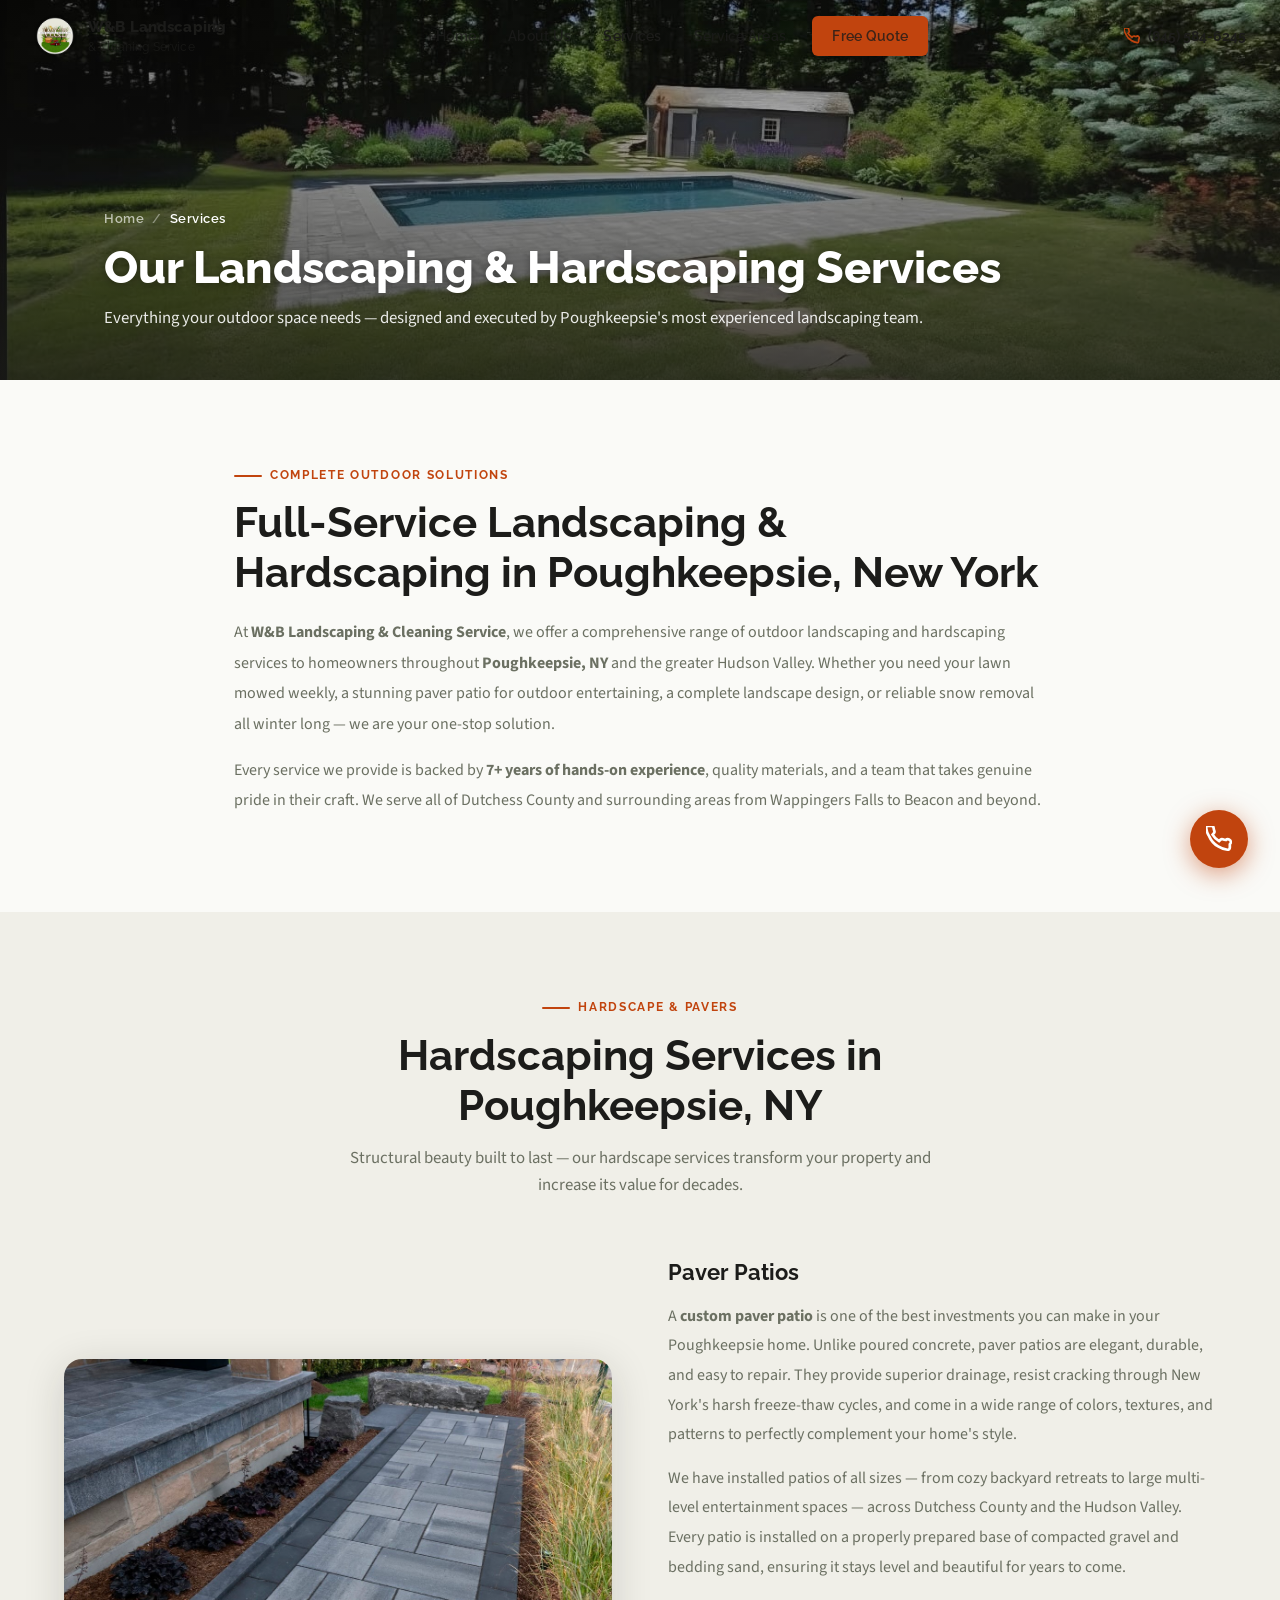
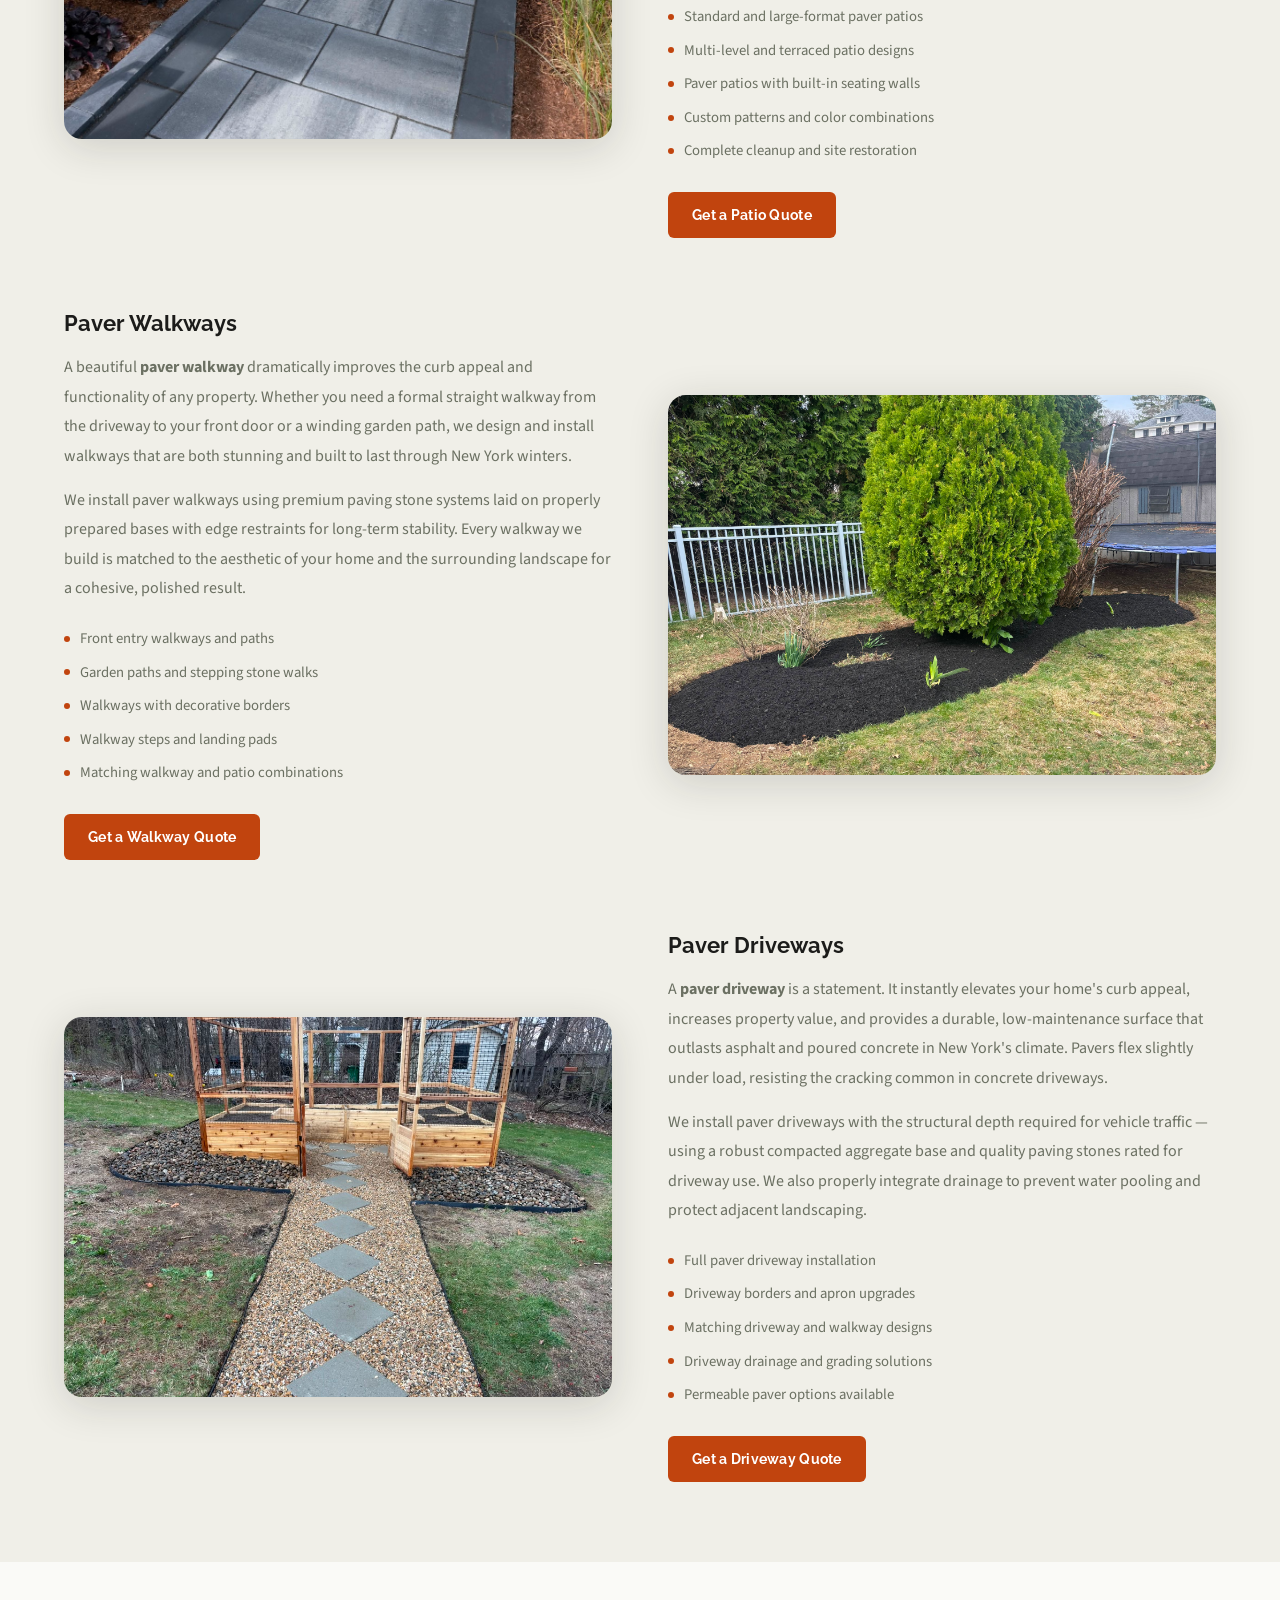
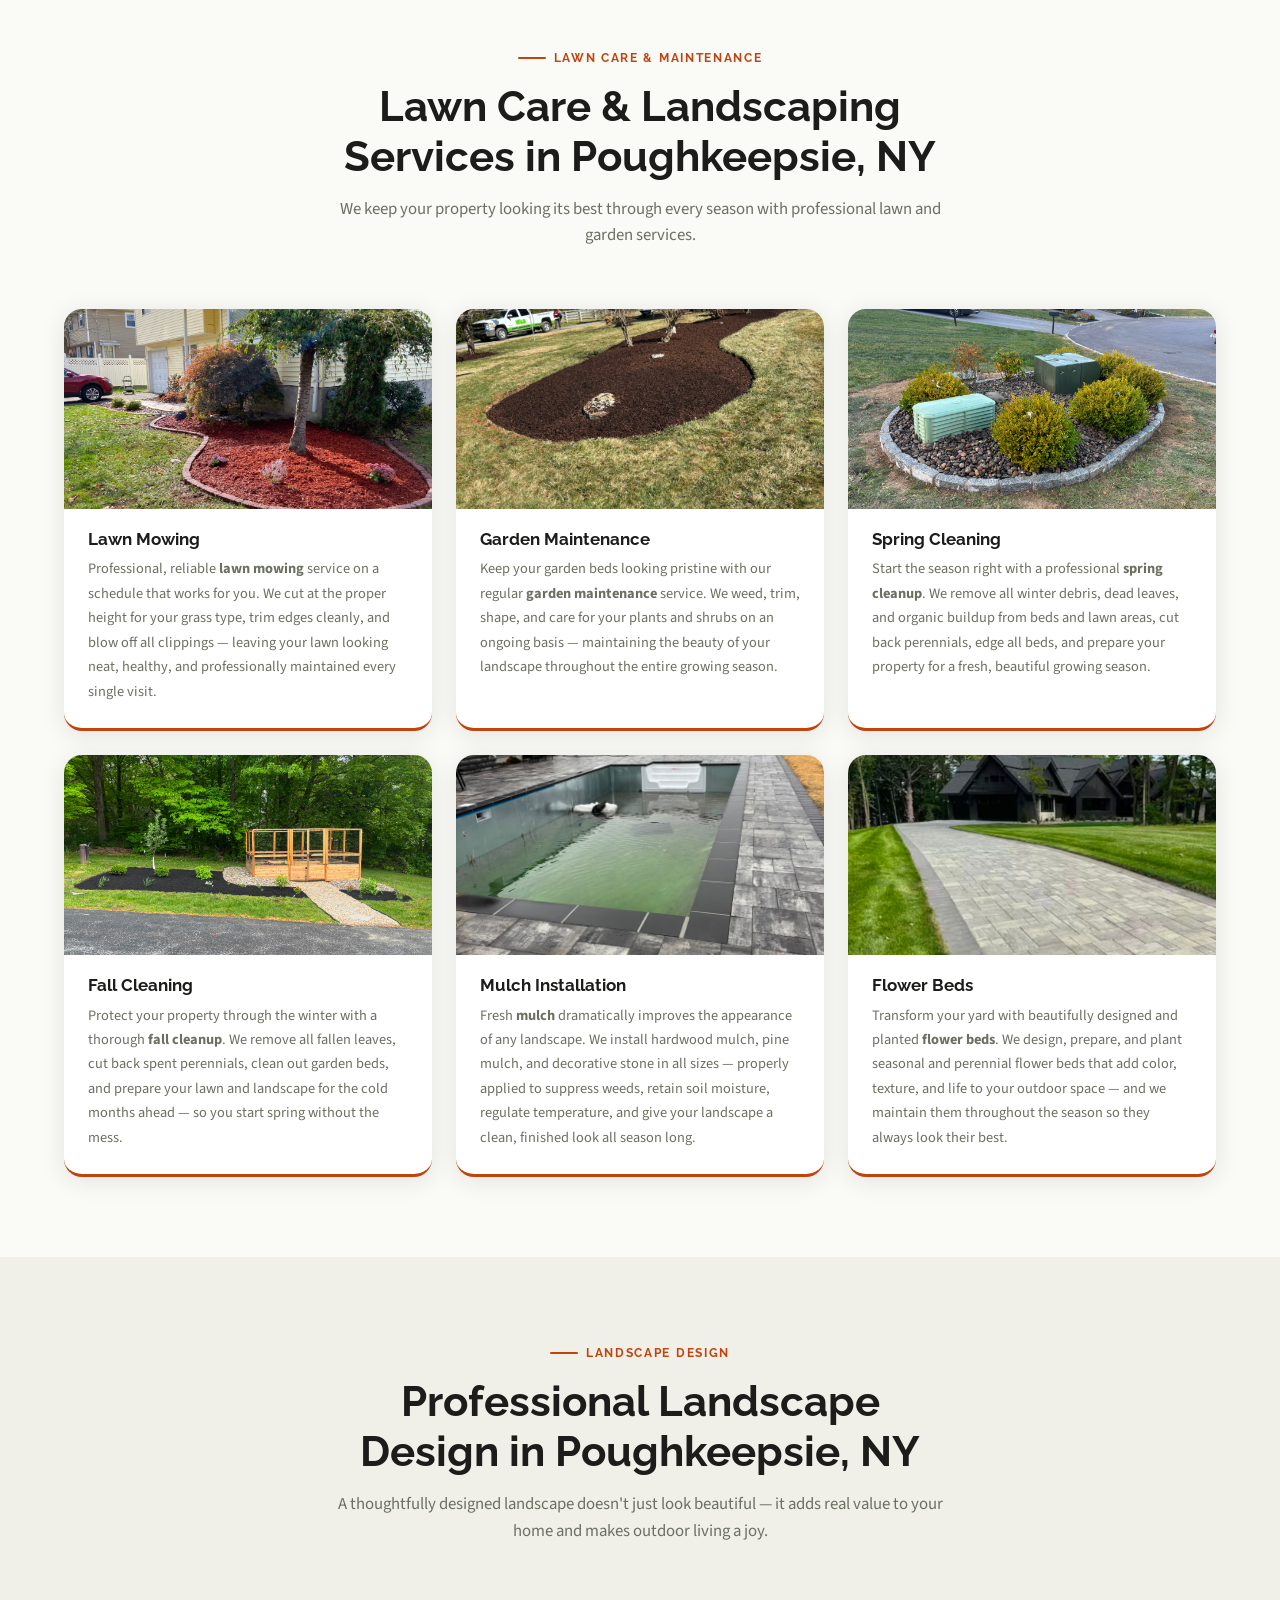
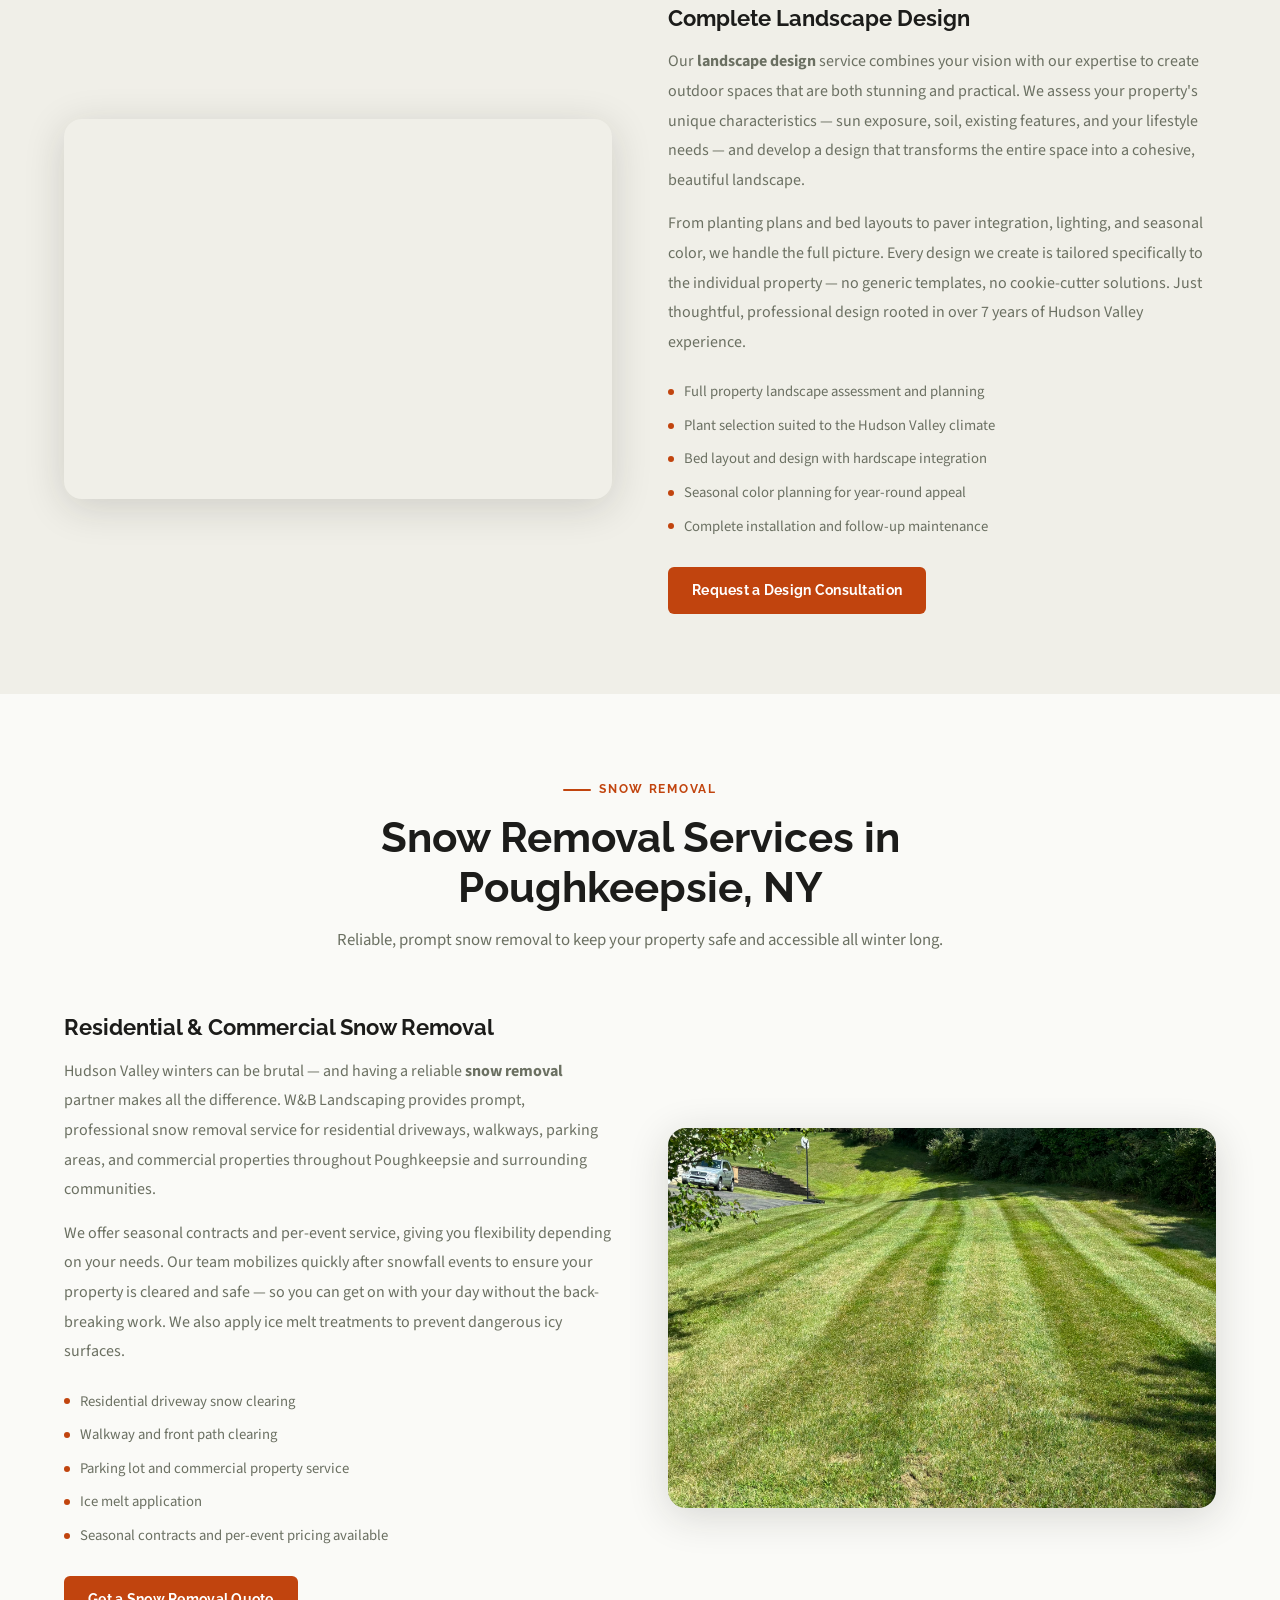
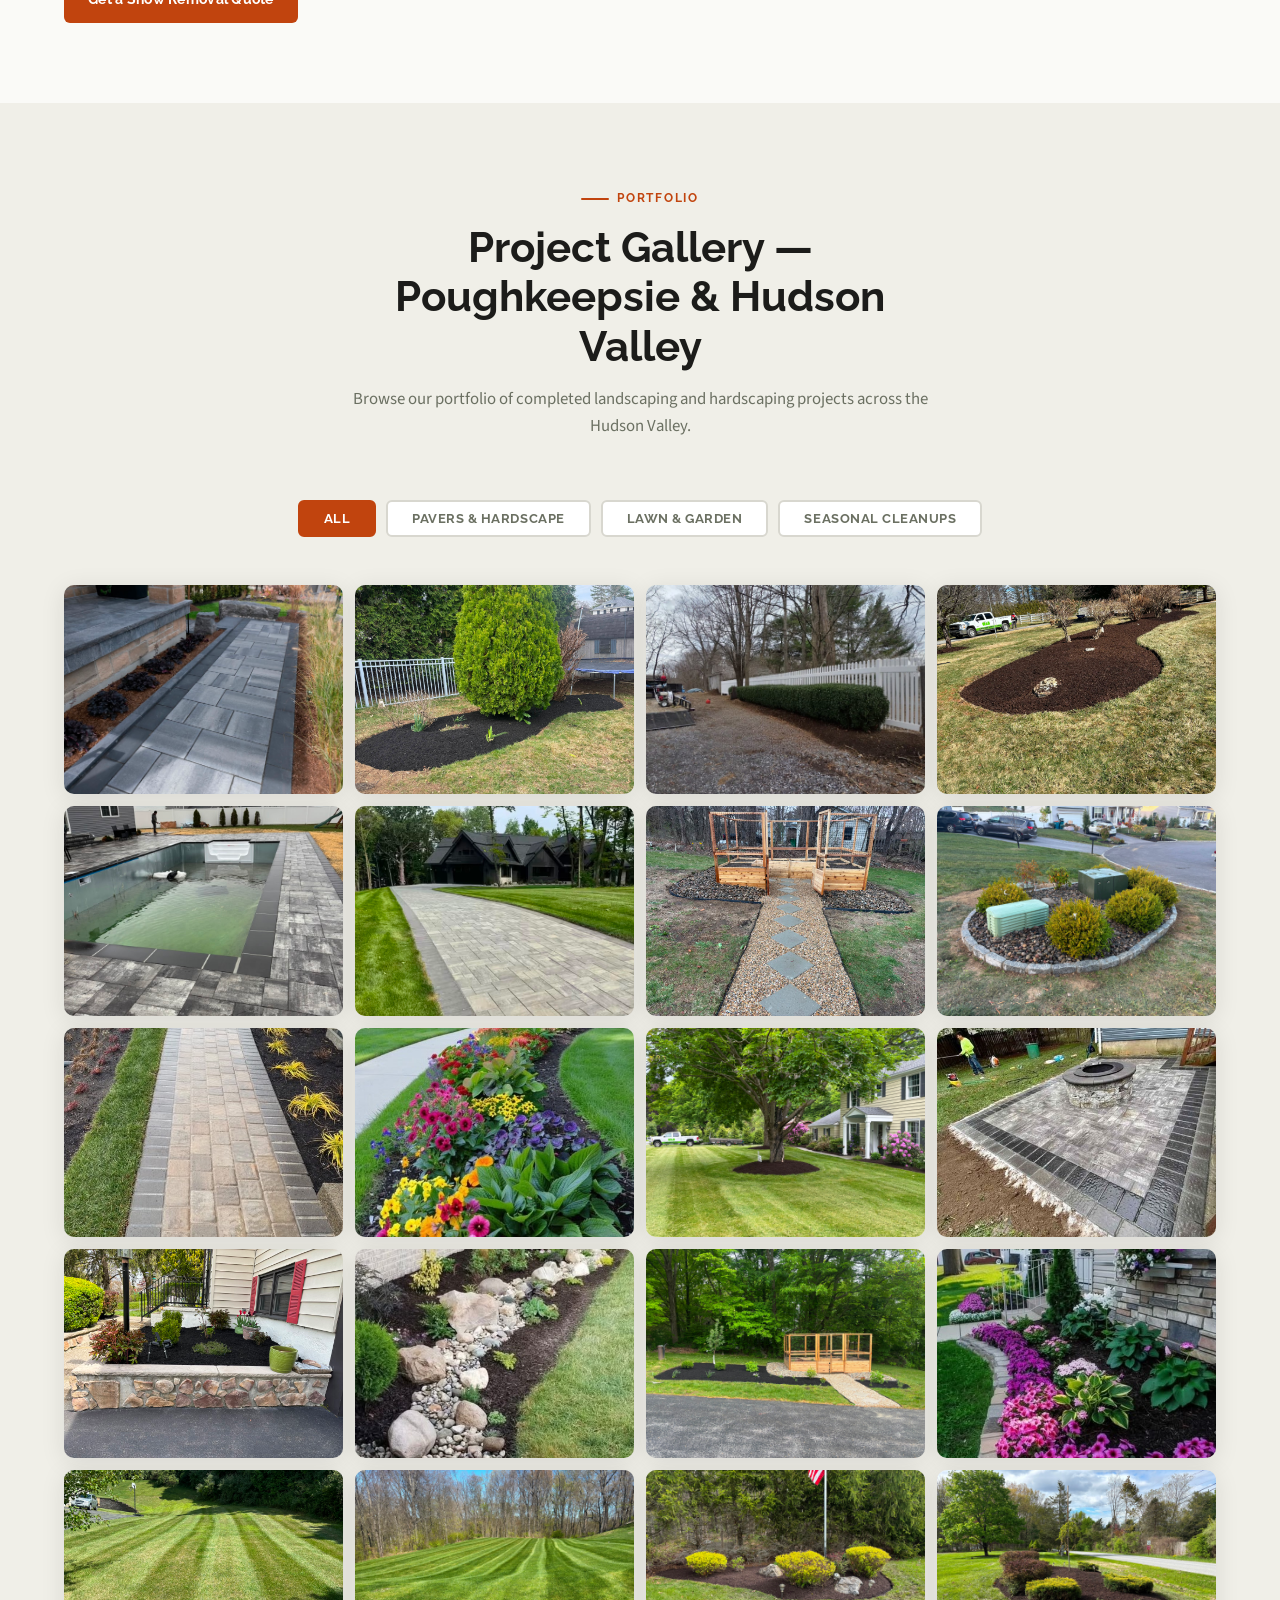
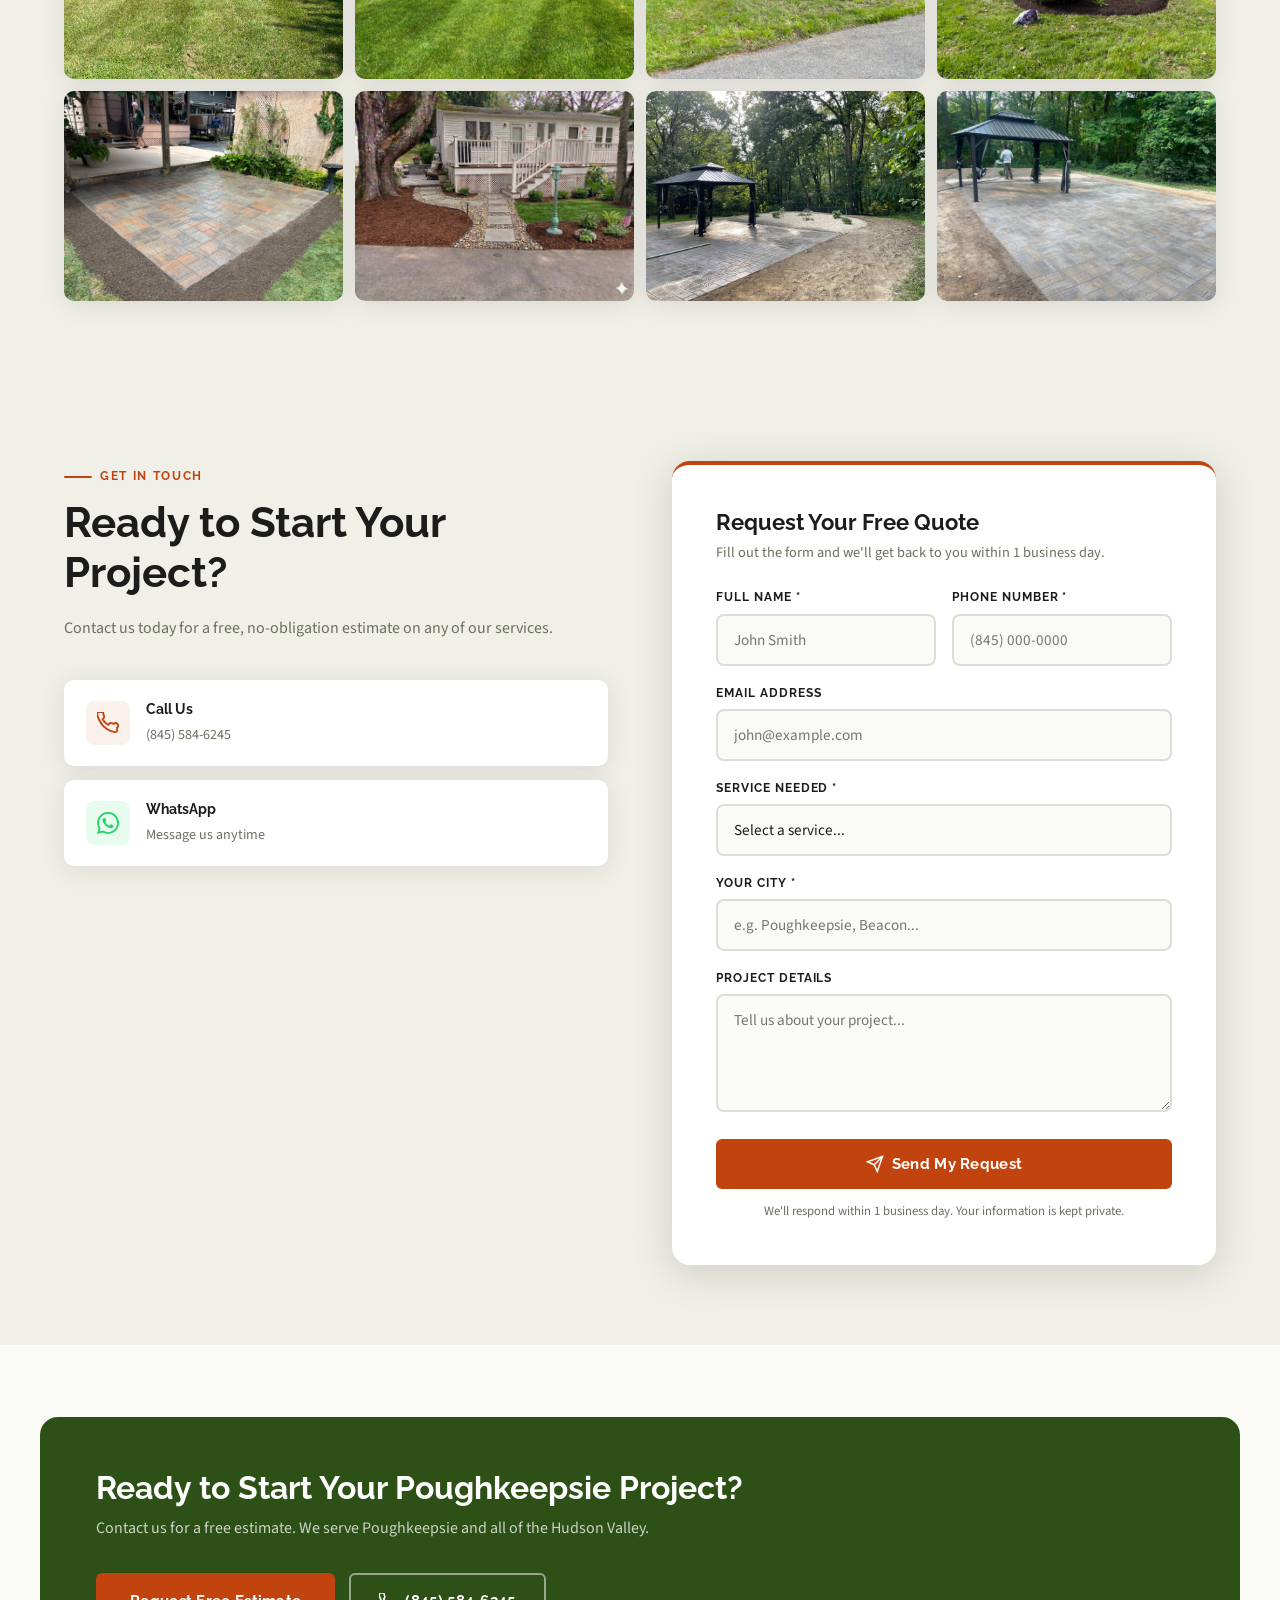
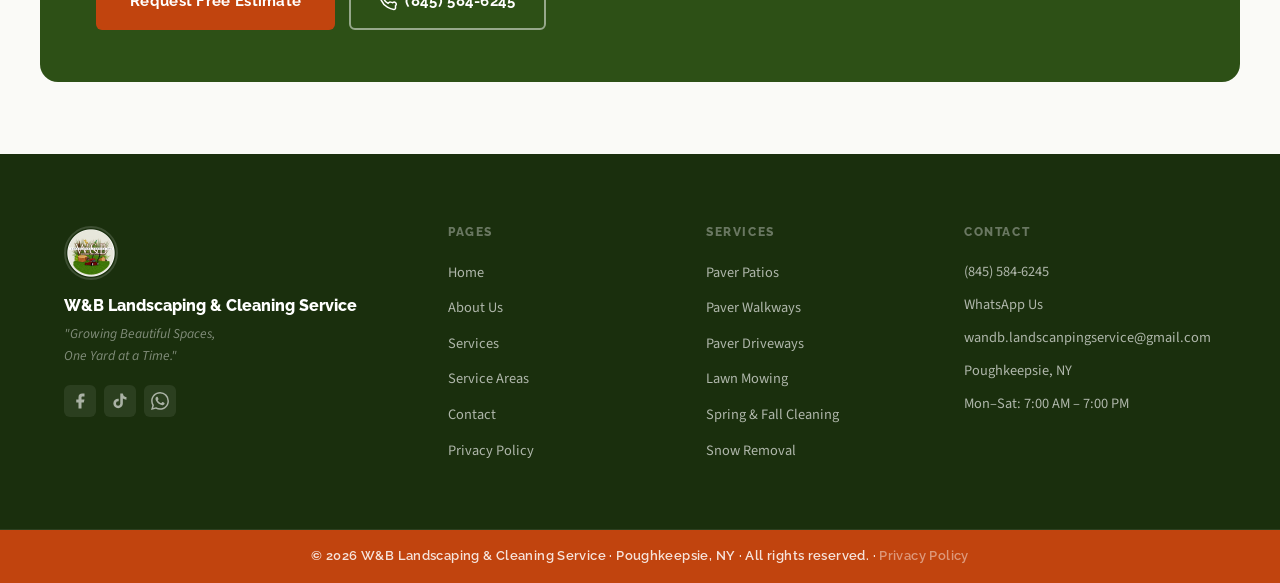
==== services.html @ dd381ecd "Initial commit — W&B Landscaping full website Co-Authored-By: Claude Sonnet 4.6 <noreply@anthropic.c" ====
<!DOCTYPE html>
<html lang="en">
<head>
  <meta charset="UTF-8" />
  <link rel="icon" type="image/png" href="assets/Logo no background.png" />
  <meta name="viewport" content="width=device-width, initial-scale=1.0" />
  <title>Services | W&B Landscaping & Cleaning Service — Poughkeepsie NY</title>
  <meta name="description" content="Full landscaping & hardscaping services in Poughkeepsie NY: lawn mowing, garden maintenance, spring & fall cleaning, mulch, paver patios, walkways, driveways, landscape design, snow removal & flower beds. Fully insured. Free estimates." />
  <meta name="keywords" content="lawn mowing Poughkeepsie NY, paver patio Poughkeepsie, paver driveway Hudson Valley, mulch installation Beacon NY, snow removal Poughkeepsie, landscape design Dutchess County, flower beds Wappingers Falls, spring cleaning landscaping NY" />
  <meta name="robots" content="index, follow" />
  <link rel="canonical" href="https://wnblandscapingny.com/services.html" />

  <meta property="og:type" content="website" />
  <meta property="og:title" content="Services | W&B Landscaping & Cleaning Service — Poughkeepsie NY" />
  <meta property="og:description" content="Lawn mowing, pavers, mulch, snow removal, landscape design & more. Serving Poughkeepsie NY. Free estimates. (845) 584-6245." />
  <meta property="og:url" content="https://wnblandscapingny.com/services.html" />
  <meta property="og:image" content="assets/Cover.jpeg" />

  <script type="application/ld+json">
  {
    "@context": "https://schema.org",
    "@type": "Service",
    "serviceType": "Landscaping and Hardscaping",
    "provider": {
      "@type": "LocalBusiness",
      "name": "W&B Landscaping & Cleaning Service",
      "telephone": "+18455846245",
      "address": { "@type": "PostalAddress", "addressLocality": "Poughkeepsie", "addressRegion": "NY", "addressCountry": "US" }
    },
    "areaServed": { "@type": "State", "name": "New York" },
    "hasOfferCatalog": {
      "@type": "OfferCatalog",
      "name": "Landscaping & Hardscaping Services",
      "itemListElement": [
        {"@type": "Offer","itemOffered": {"@type": "Service","name": "Lawn Mowing"}},
        {"@type": "Offer","itemOffered": {"@type": "Service","name": "Garden Maintenance"}},
        {"@type": "Offer","itemOffered": {"@type": "Service","name": "Spring Cleaning"}},
        {"@type": "Offer","itemOffered": {"@type": "Service","name": "Fall Cleaning"}},
        {"@type": "Offer","itemOffered": {"@type": "Service","name": "Mulch Installation"}},
        {"@type": "Offer","itemOffered": {"@type": "Service","name": "Paver Patio Installation"}},
        {"@type": "Offer","itemOffered": {"@type": "Service","name": "Paver Walkway Installation"}},
        {"@type": "Offer","itemOffered": {"@type": "Service","name": "Paver Driveway Installation"}},
        {"@type": "Offer","itemOffered": {"@type": "Service","name": "Landscape Design"}},
        {"@type": "Offer","itemOffered": {"@type": "Service","name": "Snow Removal"}},
        {"@type": "Offer","itemOffered": {"@type": "Service","name": "Flower Beds"}}
      ]
    }
  }
  </script>

  <link rel="stylesheet" href="styles.css" />
  <link rel="preconnect" href="https://fonts.googleapis.com" />
  <link rel="preconnect" href="https://fonts.gstatic.com" crossorigin />
  <link href="https://fonts.googleapis.com/css2?family=Raleway:wght@400;500;600;700;800&family=Source+Sans+3:wght@400;500;600&display=swap" rel="stylesheet" />
</head>
<body>

  <header class="navbar scrolled" id="navbar">
    <div class="nav-container">
      <a href="index.html" class="nav-logo">
        <img loading="lazy" src="assets/Logo no background.png" alt="W&B Landscaping Logo" />
        <span>W&amp;B Landscaping<br><small>&amp; Cleaning Service</small></span>
      </a>
      <nav class="nav-links" id="navLinks">
        <a href="index.html">Home</a>
        <a href="about.html">About Us</a>
        <a href="services.html" class="active">Services</a>
        <a href="service-areas.html">Service Areas</a>
        <a href="contact.html" class="nav-cta">Free Quote</a>
      </nav>
      <a href="tel:8455846245" class="nav-phone"><svg width="16" height="16" viewBox="0 0 24 24" fill="none" stroke="currentColor" stroke-width="2.5"><path d="M22 16.92v3a2 2 0 01-2.18 2 19.79 19.79 0 01-8.63-3.07A19.5 19.5 0 013.07 9.81 19.79 19.79 0 01.02 1.18 2 2 0 012 0h3a2 2 0 012 1.72c.127.96.361 1.903.7 2.81a2 2 0 01-.45 2.11L6.09 7.91a16 16 0 006 6l1.27-1.27a2 2 0 012.11-.45c.907.339 1.85.573 2.81.7A2 2 0 0122 16.92z"/></svg>(845) 584-6245</a><button class="nav-toggle" id="navToggle" aria-label="Toggle menu"><span></span><span></span><span></span></button>
    </div>
  </header>

  <!-- PAGE HERO -->
  <section class="page-hero" style="background-image:url('assets/Cover 2.jpeg')">
    <div class="page-hero-overlay"></div>
    <div class="page-hero-content">
      <nav class="breadcrumb" aria-label="breadcrumb">
        <a href="index.html">Home</a> <span>/</span> <span>Services</span>
      </nav>
      <h1>Our Landscaping &amp; Hardscaping Services</h1>
      <p>Everything your outdoor space needs — designed and executed by Poughkeepsie's most experienced landscaping team.</p>
    </div>
  </section>

  <!-- SERVICES INTRO -->
  <section class="page-section">
    <div class="container seo-text-block">
      <span class="section-tag">Complete Outdoor Solutions</span>
      <h2>Full-Service Landscaping &amp; Hardscaping in Poughkeepsie, New York</h2>
      <p>At <strong>W&amp;B Landscaping &amp; Cleaning Service</strong>, we offer a comprehensive range of outdoor landscaping and hardscaping services to homeowners throughout <strong>Poughkeepsie, NY</strong> and the greater Hudson Valley. Whether you need your lawn mowed weekly, a stunning paver patio for outdoor entertaining, a complete landscape design, or reliable snow removal all winter long — we are your one-stop solution.</p>
      <p>Every service we provide is backed by <strong>7+ years of hands-on experience</strong>, quality materials, and a team that takes genuine pride in their craft. We serve all of Dutchess County and surrounding areas from Wappingers Falls to Beacon and beyond.</p>
    </div>
  </section>

  <!-- ===== HARDSCAPE ===== -->
  <section class="page-section bg-light" id="hardscape">
    <div class="container">
      <div class="section-header">
        <span class="section-tag">Hardscape &amp; Pavers</span>
        <h2>Hardscaping Services in Poughkeepsie, NY</h2>
        <p>Structural beauty built to last — our hardscape services transform your property and increase its value for decades.</p>
      </div>
      <div class="services-detail-grid">

        <div class="service-detail-card">
          <img src="assets/WhatsApp Image 2026-06-03 at 8.16.08 PM.jpeg" alt="Paver patio installation Poughkeepsie NY" loading="lazy" />
          <div class="sdc-body">
            <h3>Paver Patios</h3>
            <p>A <strong>custom paver patio</strong> is one of the best investments you can make in your Poughkeepsie home. Unlike poured concrete, paver patios are elegant, durable, and easy to repair. They provide superior drainage, resist cracking through New York's harsh freeze-thaw cycles, and come in a wide range of colors, textures, and patterns to perfectly complement your home's style.</p>
            <p>We have installed patios of all sizes — from cozy backyard retreats to large multi-level entertainment spaces — across Dutchess County and the Hudson Valley. Every patio is installed on a properly prepared base of compacted gravel and bedding sand, ensuring it stays level and beautiful for years to come.</p>
            <ul class="service-bullets">
              <li>Standard and large-format paver patios</li>
              <li>Multi-level and terraced patio designs</li>
              <li>Paver patios with built-in seating walls</li>
              <li>Custom patterns and color combinations</li>
              <li>Complete cleanup and site restoration</li>
            </ul>
            <a href="contact.html" class="btn btn-primary btn-sm">Get a Patio Quote</a>
          </div>
        </div>

        <div class="service-detail-card reverse">
          <img src="assets/WhatsApp Image 2026-06-03 at 8.16.17 PM.jpeg" alt="Paver walkway installation Hudson Valley NY" loading="lazy" />
          <div class="sdc-body">
            <h3>Paver Walkways</h3>
            <p>A beautiful <strong>paver walkway</strong> dramatically improves the curb appeal and functionality of any property. Whether you need a formal straight walkway from the driveway to your front door or a winding garden path, we design and install walkways that are both stunning and built to last through New York winters.</p>
            <p>We install paver walkways using premium paving stone systems laid on properly prepared bases with edge restraints for long-term stability. Every walkway we build is matched to the aesthetic of your home and the surrounding landscape for a cohesive, polished result.</p>
            <ul class="service-bullets">
              <li>Front entry walkways and paths</li>
              <li>Garden paths and stepping stone walks</li>
              <li>Walkways with decorative borders</li>
              <li>Walkway steps and landing pads</li>
              <li>Matching walkway and patio combinations</li>
            </ul>
            <a href="contact.html" class="btn btn-primary btn-sm">Get a Walkway Quote</a>
          </div>
        </div>

        <div class="service-detail-card">
          <img src="assets/WhatsApp Image 2026-06-03 at 8.17.06 PM.jpeg" alt="Paver driveway installation Poughkeepsie NY" loading="lazy" />
          <div class="sdc-body">
            <h3>Paver Driveways</h3>
            <p>A <strong>paver driveway</strong> is a statement. It instantly elevates your home's curb appeal, increases property value, and provides a durable, low-maintenance surface that outlasts asphalt and poured concrete in New York's climate. Pavers flex slightly under load, resisting the cracking common in concrete driveways.</p>
            <p>We install paver driveways with the structural depth required for vehicle traffic — using a robust compacted aggregate base and quality paving stones rated for driveway use. We also properly integrate drainage to prevent water pooling and protect adjacent landscaping.</p>
            <ul class="service-bullets">
              <li>Full paver driveway installation</li>
              <li>Driveway borders and apron upgrades</li>
              <li>Matching driveway and walkway designs</li>
              <li>Driveway drainage and grading solutions</li>
              <li>Permeable paver options available</li>
            </ul>
            <a href="contact.html" class="btn btn-primary btn-sm">Get a Driveway Quote</a>
          </div>
        </div>

      </div>
    </div>
  </section>

  <!-- ===== LAWN CARE ===== -->
  <section class="page-section" id="lawn">
    <div class="container">
      <div class="section-header">
        <span class="section-tag">Lawn Care &amp; Maintenance</span>
        <h2>Lawn Care &amp; Landscaping Services in Poughkeepsie, NY</h2>
        <p>We keep your property looking its best through every season with professional lawn and garden services.</p>
      </div>
      <div class="services-cards-grid">

        <div class="service-mini-card">
          <img src="assets/1.png" alt="Lawn mowing service Poughkeepsie NY" loading="lazy" />
          <h3>Lawn Mowing</h3>
          <p>Professional, reliable <strong>lawn mowing</strong> service on a schedule that works for you. We cut at the proper height for your grass type, trim edges cleanly, and blow off all clippings — leaving your lawn looking neat, healthy, and professionally maintained every single visit.</p>
        </div>

        <div class="service-mini-card">
          <img src="assets/WhatsApp Image 2026-06-03 at 8.16.48 PM.jpeg" alt="Garden maintenance Poughkeepsie NY" loading="lazy" />
          <h3>Garden Maintenance</h3>
          <p>Keep your garden beds looking pristine with our regular <strong>garden maintenance</strong> service. We weed, trim, shape, and care for your plants and shrubs on an ongoing basis — maintaining the beauty of your landscape throughout the entire growing season.</p>
        </div>

        <div class="service-mini-card">
          <img src="assets/WhatsApp Image 2026-06-03 at 8.17.15 PM.jpeg" alt="Spring cleaning landscaping service Hudson Valley" loading="lazy" />
          <h3>Spring Cleaning</h3>
          <p>Start the season right with a professional <strong>spring cleanup</strong>. We remove all winter debris, dead leaves, and organic buildup from beds and lawn areas, cut back perennials, edge all beds, and prepare your property for a fresh, beautiful growing season.</p>
        </div>

        <div class="service-mini-card">
          <img src="assets/WhatsApp Image 2026-06-03 at 8.19.35 PM.jpeg" alt="Fall cleaning landscaping service Poughkeepsie" loading="lazy" />
          <h3>Fall Cleaning</h3>
          <p>Protect your property through the winter with a thorough <strong>fall cleanup</strong>. We remove all fallen leaves, cut back spent perennials, clean out garden beds, and prepare your lawn and landscape for the cold months ahead — so you start spring without the mess.</p>
        </div>

        <div class="service-mini-card">
          <img src="assets/WhatsApp Image 2026-06-03 at 8.16.51 PM.jpeg" alt="Mulch installation Poughkeepsie NY" loading="lazy" />
          <h3>Mulch Installation</h3>
          <p>Fresh <strong>mulch</strong> dramatically improves the appearance of any landscape. We install hardwood mulch, pine mulch, and decorative stone in all sizes — properly applied to suppress weeds, retain soil moisture, regulate temperature, and give your landscape a clean, finished look all season long.</p>
        </div>

        <div class="service-mini-card">
          <img src="assets/WhatsApp Image 2026-06-03 at 8.16.58 PM.jpeg" alt="Flower beds installation Hudson Valley NY" loading="lazy" />
          <h3>Flower Beds</h3>
          <p>Transform your yard with beautifully designed and planted <strong>flower beds</strong>. We design, prepare, and plant seasonal and perennial flower beds that add color, texture, and life to your outdoor space — and we maintain them throughout the season so they always look their best.</p>
        </div>

      </div>
    </div>
  </section>

  <!-- ===== LANDSCAPE DESIGN ===== -->
  <section class="page-section bg-light" id="design">
    <div class="container">
      <div class="section-header">
        <span class="section-tag">Landscape Design</span>
        <h2>Professional Landscape Design in Poughkeepsie, NY</h2>
        <p>A thoughtfully designed landscape doesn't just look beautiful — it adds real value to your home and makes outdoor living a joy.</p>
      </div>
      <div class="services-detail-grid">
        <div class="service-detail-card">
          <img src="assets/WhatsApp Image 2026-06-03 at 8.18.44 PM.jpeg" alt="Landscape design Poughkeepsie NY" loading="lazy" />
          <div class="sdc-body">
            <h3>Complete Landscape Design</h3>
            <p>Our <strong>landscape design</strong> service combines your vision with our expertise to create outdoor spaces that are both stunning and practical. We assess your property's unique characteristics — sun exposure, soil, existing features, and your lifestyle needs — and develop a design that transforms the entire space into a cohesive, beautiful landscape.</p>
            <p>From planting plans and bed layouts to paver integration, lighting, and seasonal color, we handle the full picture. Every design we create is tailored specifically to the individual property — no generic templates, no cookie-cutter solutions. Just thoughtful, professional design rooted in over 7 years of Hudson Valley experience.</p>
            <ul class="service-bullets">
              <li>Full property landscape assessment and planning</li>
              <li>Plant selection suited to the Hudson Valley climate</li>
              <li>Bed layout and design with hardscape integration</li>
              <li>Seasonal color planning for year-round appeal</li>
              <li>Complete installation and follow-up maintenance</li>
            </ul>
            <a href="contact.html" class="btn btn-primary btn-sm">Request a Design Consultation</a>
          </div>
        </div>
      </div>
    </div>
  </section>

  <!-- ===== SNOW REMOVAL ===== -->
  <section class="page-section" id="snow">
    <div class="container">
      <div class="section-header">
        <span class="section-tag">Snow Removal</span>
        <h2>Snow Removal Services in Poughkeepsie, NY</h2>
        <p>Reliable, prompt snow removal to keep your property safe and accessible all winter long.</p>
      </div>
      <div class="services-detail-grid">
        <div class="service-detail-card reverse">
          <img src="assets/WhatsApp Image 2026-06-03 at 8.21.02 PM.jpeg" alt="Snow removal service Poughkeepsie NY" loading="lazy" />
          <div class="sdc-body">
            <h3>Residential &amp; Commercial Snow Removal</h3>
            <p>Hudson Valley winters can be brutal — and having a reliable <strong>snow removal</strong> partner makes all the difference. W&amp;B Landscaping provides prompt, professional snow removal service for residential driveways, walkways, parking areas, and commercial properties throughout Poughkeepsie and surrounding communities.</p>
            <p>We offer seasonal contracts and per-event service, giving you flexibility depending on your needs. Our team mobilizes quickly after snowfall events to ensure your property is cleared and safe — so you can get on with your day without the back-breaking work. We also apply ice melt treatments to prevent dangerous icy surfaces.</p>
            <ul class="service-bullets">
              <li>Residential driveway snow clearing</li>
              <li>Walkway and front path clearing</li>
              <li>Parking lot and commercial property service</li>
              <li>Ice melt application</li>
              <li>Seasonal contracts and per-event pricing available</li>
            </ul>
            <a href="contact.html" class="btn btn-primary btn-sm">Get a Snow Removal Quote</a>
          </div>
        </div>
      </div>
    </div>
  </section>

  <!-- FULL GALLERY -->
  <section class="page-section bg-light" id="gallery">
    <div class="container">
      <div class="section-header">
        <span class="section-tag">Portfolio</span>
        <h2>Project Gallery — Poughkeepsie &amp; Hudson Valley</h2>
        <p>Browse our portfolio of completed landscaping and hardscaping projects across the Hudson Valley.</p>
      </div>
      <div class="gallery-filters">
        <button class="filter-btn active" data-filter="all">All</button>
        <button class="filter-btn" data-filter="pavers">Pavers &amp; Hardscape</button>
        <button class="filter-btn" data-filter="lawn">Lawn &amp; Garden</button>
        <button class="filter-btn" data-filter="seasonal">Seasonal Cleanups</button>
      </div>
      <div class="gallery-grid" id="galleryGrid">
        <div class="gallery-item" data-category="pavers"><img src="assets/WhatsApp Image 2026-06-03 at 8.16.08 PM.jpeg" alt="Paver patio Poughkeepsie NY" loading="lazy" /><div class="gallery-overlay"><span>Paver Patio — Poughkeepsie</span></div></div>
        <div class="gallery-item" data-category="pavers"><img src="assets/WhatsApp Image 2026-06-03 at 8.16.17 PM.jpeg" alt="Paver walkway Hudson Valley" loading="lazy" /><div class="gallery-overlay"><span>Paver Walkway</span></div></div>
        <div class="gallery-item" data-category="lawn"><img src="assets/WhatsApp Image 2026-06-03 at 8.16.29 PM.jpeg" alt="Landscape design project Poughkeepsie" loading="lazy" /><div class="gallery-overlay"><span>Landscape Design</span></div></div>
        <div class="gallery-item" data-category="lawn"><img src="assets/WhatsApp Image 2026-06-03 at 8.16.48 PM.jpeg" alt="Garden maintenance service" loading="lazy" /><div class="gallery-overlay"><span>Garden Maintenance</span></div></div>
        <div class="gallery-item" data-category="lawn"><img src="assets/WhatsApp Image 2026-06-03 at 8.16.51 PM.jpeg" alt="Mulch installation service" loading="lazy" /><div class="gallery-overlay"><span>Mulch Installation</span></div></div>
        <div class="gallery-item" data-category="lawn"><img src="assets/WhatsApp Image 2026-06-03 at 8.16.58 PM.jpeg" alt="Flower beds landscaping" loading="lazy" /><div class="gallery-overlay"><span>Flower Beds</span></div></div>
        <div class="gallery-item" data-category="pavers"><img src="assets/WhatsApp Image 2026-06-03 at 8.17.06 PM.jpeg" alt="Paver driveway installation" loading="lazy" /><div class="gallery-overlay"><span>Paver Driveway</span></div></div>
        <div class="gallery-item" data-category="seasonal"><img src="assets/WhatsApp Image 2026-06-03 at 8.17.15 PM.jpeg" alt="Spring cleanup landscaping" loading="lazy" /><div class="gallery-overlay"><span>Spring Cleanup</span></div></div>
        <div class="gallery-item" data-category="lawn"><img src="assets/WhatsApp Image 2026-06-03 at 8.17.20 PM.jpeg" alt="Mulch and flower bed installation" loading="lazy" /><div class="gallery-overlay"><span>Mulch &amp; Flower Beds</span></div></div>
        <div class="gallery-item" data-category="pavers"><img src="assets/updated WhatsApp Image 2026-06-03 at 8.17.31 PM.jpg" alt="Hardscape project Hudson Valley NY" loading="lazy" /><div class="gallery-overlay"><span>Hardscape Project</span></div></div>
        <div class="gallery-item" data-category="pavers"><img src="assets/WhatsApp Image 2026-06-03 at 8.17.42 PM.jpeg" alt="Paver installation Poughkeepsie" loading="lazy" /><div class="gallery-overlay"><span>Paver Installation</span></div></div>
        <div class="gallery-item" data-category="pavers"><img src="assets/WhatsApp Image 2026-06-03 at 8.17.45 PM.jpeg" alt="Custom hardscape design" loading="lazy" /><div class="gallery-overlay"><span>Custom Hardscape</span></div></div>
        <div class="gallery-item" data-category="lawn"><img src="assets/WhatsApp Image 2026-06-03 at 8.17.53 PM.jpeg" alt="Landscaping project Beacon NY" loading="lazy" /><div class="gallery-overlay"><span>Landscaping — Beacon</span></div></div>
        <div class="gallery-item" data-category="lawn"><img src="assets/WhatsApp Image 2026-06-03 at 8.18.44 PM.jpeg" alt="Landscape design Hyde Park NY" loading="lazy" /><div class="gallery-overlay"><span>Landscape Design</span></div></div>
        <div class="gallery-item" data-category="seasonal"><img src="assets/WhatsApp Image 2026-06-03 at 8.19.35 PM.jpeg" alt="Fall cleanup service Hudson Valley" loading="lazy" /><div class="gallery-overlay"><span>Fall Cleanup</span></div></div>
        <div class="gallery-item" data-category="seasonal"><img src="assets/WhatsApp Image 2026-06-03 at 8.19.51 PM.jpeg" alt="Seasonal cleanup Fishkill NY" loading="lazy" /><div class="gallery-overlay"><span>Seasonal Cleanup</span></div></div>
        <div class="gallery-item" data-category="pavers"><img src="assets/WhatsApp Image 2026-06-03 at 8.21.02 PM.jpeg" alt="Hardscape work Poughkeepsie NY" loading="lazy" /><div class="gallery-overlay"><span>Hardscape Work</span></div></div>
        <div class="gallery-item" data-category="pavers"><img src="assets/WhatsApp Image 2026-06-03 at 8.21.11 PM.jpeg" alt="Paver project Hudson Valley" loading="lazy" /><div class="gallery-overlay"><span>Paver Project</span></div></div>
        <div class="gallery-item" data-category="lawn"><img src="assets/WhatsApp Image 2026-06-03 at 8.11.21 PM.jpeg" alt="Lawn care service Poughkeepsie" loading="lazy" /><div class="gallery-overlay"><span>Lawn Care</span></div></div>
        <div class="gallery-item" data-category="lawn"><img src="assets/WhatsApp Image 2026-06-03 at 8.11.21 PM (1).jpeg" alt="Garden maintenance Hudson Valley" loading="lazy" /><div class="gallery-overlay"><span>Garden Maintenance</span></div></div>
        <div class="gallery-item" data-category="lawn"><img src="assets/WhatsApp Image 2026-06-03 at 8.11.24 PM.jpeg" alt="Landscaping project Wappingers Falls" loading="lazy" /><div class="gallery-overlay"><span>Landscaping — Wappingers</span></div></div>
        <div class="gallery-item" data-category="lawn"><img src="assets/WhatsApp Image 2026-06-03 at 8.11.27 PM.jpeg" alt="Flower beds and lawn care NY" loading="lazy" /><div class="gallery-overlay"><span>Flower Beds &amp; Lawn</span></div></div>
        <div class="gallery-item" data-category="lawn"><img src="assets/WhatsApp Image 2026-06-03 at 8.11.56 PM.jpeg" alt="Landscaping Hopewell Junction NY" loading="lazy" /><div class="gallery-overlay"><span>Landscaping — Hopewell</span></div></div>
        <div class="gallery-item" data-category="lawn"><img src="assets/WhatsApp Image 2026-06-03 at 8.11.56 PM (1).jpeg" alt="Garden project Dutchess County NY" loading="lazy" /><div class="gallery-overlay"><span>Garden Project</span></div></div>
      </div>
      <!-- Lightbox -->
      <div class="lightbox" id="lightbox">
        <button class="lightbox-close" id="lightboxClose">&times;</button>
        <button class="lightbox-prev" id="lightboxPrev">&#8249;</button>
        <button class="lightbox-next" id="lightboxNext">&#8250;</button>
        <div class="lightbox-content">
          <img src="" alt="" id="lightboxImg" />
          <p id="lightboxCaption"></p>
        </div>
      </div>
    </div>
  </section>

  <!-- CONTACT FORM -->
  <section class="contact page-section" id="contact">
    <div class="container contact-grid">
      <div class="contact-info">
        <span class="section-tag">Get In Touch</span>
        <h2>Ready to Start Your Project?</h2>
        <p>Contact us today for a free, no-obligation estimate on any of our services.</p>
        <div class="contact-methods">
          <a href="tel:8455846245" class="contact-method">
            <div class="cm-icon"><svg width="22" height="22" viewBox="0 0 24 24" fill="none" stroke="currentColor" stroke-width="2"><path d="M22 16.92v3a2 2 0 01-2.18 2 19.79 19.79 0 01-8.63-3.07A19.5 19.5 0 013.07 9.81 19.79 19.79 0 01.02 1.18 2 2 0 012 0h3a2 2 0 012 1.72c.127.96.361 1.903.7 2.81a2 2 0 01-.45 2.11L6.09 7.91a16 16 0 006 6l1.27-1.27a2 2 0 012.11-.45c.907.339 1.85.573 2.81.7A2 2 0 0122 16.92z"/></svg></div>
            <div><strong>Call Us</strong><span>(845) 584-6245</span></div>
          </a>
          <a href="https://wa.me/18455846245" target="_blank" rel="noopener" class="contact-method whatsapp">
            <div class="cm-icon whatsapp-icon"><svg width="22" height="22" viewBox="0 0 24 24" fill="currentColor"><path d="M17.472 14.382c-.297-.149-1.758-.867-2.03-.967-.273-.099-.471-.148-.67.15-.197.297-.767.966-.94 1.164-.173.199-.347.223-.644.075-.297-.15-1.255-.463-2.39-1.475-.883-.788-1.48-1.761-1.653-2.059-.173-.297-.018-.458.13-.606.134-.133.298-.347.446-.52.149-.174.198-.298.298-.497.099-.198.05-.371-.025-.52-.075-.149-.669-1.612-.916-2.207-.242-.579-.487-.5-.669-.51-.173-.008-.371-.01-.57-.01-.198 0-.52.074-.792.372-.272.297-1.04 1.016-1.04 2.479 0 1.462 1.065 2.875 1.213 3.074.149.198 2.096 3.2 5.077 4.487.709.306 1.262.489 1.694.625.712.227 1.36.195 1.871.118.571-.085 1.758-.719 2.006-1.413.248-.694.248-1.289.173-1.413-.074-.124-.272-.198-.57-.347m-5.421 7.403h-.004a9.87 9.87 0 01-5.031-1.378l-.361-.214-3.741.982.998-3.648-.235-.374a9.86 9.86 0 01-1.51-5.26c.001-5.45 4.436-9.884 9.888-9.884 2.64 0 5.122 1.03 6.988 2.898a9.825 9.825 0 012.893 6.994c-.003 5.45-4.437 9.884-9.885 9.884m8.413-18.297A11.815 11.815 0 0012.05 0C5.495 0 .16 5.335.157 11.892c0 2.096.547 4.142 1.588 5.945L.057 24l6.305-1.654a11.882 11.882 0 005.683 1.448h.005c6.554 0 11.89-5.335 11.893-11.893a11.821 11.821 0 00-3.48-8.413z"/></svg></div>
            <div><strong>WhatsApp</strong><span>Message us anytime</span></div>
          </a>
        </div>
      </div>
      <div class="contact-form-wrap">
        <form class="contact-form" id="contactFormServices" novalidate>
          <h3>Request Your Free Quote</h3>
          <p class="form-intro">Fill out the form and we'll get back to you within 1 business day.</p>
          <div class="form-row">
            <div class="form-group">
              <label for="sName">Full Name *</label>
              <input type="text" id="sName" name="name" placeholder="John Smith" required />
            </div>
            <div class="form-group">
              <label for="sPhone">Phone Number *</label>
              <input type="tel" id="sPhone" name="phone" placeholder="(845) 000-0000" required />
            </div>
          </div>
          <div class="form-group">
            <label for="sEmail">Email Address</label>
            <input type="email" id="sEmail" name="email" placeholder="john@example.com" />
          </div>
          <div class="form-group">
            <label for="sService">Service Needed *</label>
            <select id="sService" name="service" required>
              <option value="">Select a service...</option>
              <option>Lawn Mowing</option>
              <option>Garden Maintenance</option>
              <option>Spring Cleaning</option>
              <option>Fall Cleaning</option>
              <option>Mulch Installation</option>
              <option>Paver Patio</option>
              <option>Paver Walkway</option>
              <option>Paver Driveway</option>
              <option>Landscape Design</option>
              <option>Snow Removal</option>
              <option>Flower Beds</option>
              <option>Multiple Services / Full Project</option>
              <option>Other / Not Sure</option>
            </select>
          </div>
          <div class="form-group">
            <label for="sCity">Your City *</label>
            <input type="text" id="sCity" name="city" placeholder="e.g. Poughkeepsie, Beacon..." required />
          </div>
          <div class="form-group">
            <label for="sMessage">Project Details</label>
            <textarea id="sMessage" name="message" rows="4" placeholder="Tell us about your project..."></textarea>
          </div>
          <button type="submit" class="btn btn-primary btn-full">
            <svg width="18" height="18" viewBox="0 0 24 24" fill="none" stroke="currentColor" stroke-width="2"><line x1="22" y1="2" x2="11" y2="13"/><polygon points="22 2 15 22 11 13 2 9 22 2"/></svg>
            Send My Request
          </button>
          <p class="form-note">We'll respond within 1 business day. Your information is kept private.</p>
        </form>
      </div>
    </div>
  </section>

  <!-- CTA -->
  <section class="cta-banner">
    <div class="container cta-banner-inner">
      <div>
        <h2>Ready to Start Your Poughkeepsie Project?</h2>
        <p>Contact us for a free estimate. We serve Poughkeepsie and all of the Hudson Valley.</p>
      </div>
      <div class="cta-banner-btns">
        <a href="contact.html" class="btn btn-primary">Request Free Estimate</a>
        <a href="tel:8455846245" class="btn btn-outline-dark"><svg width="18" height="18" viewBox="0 0 24 24" fill="none" stroke="currentColor" stroke-width="2"><path d="M22 16.92v3a2 2 0 01-2.18 2 19.79 19.79 0 01-8.63-3.07A19.5 19.5 0 013.07 9.81 19.79 19.79 0 01.02 1.18 2 2 0 012 0h3a2 2 0 012 1.72c.127.96.361 1.903.7 2.81a2 2 0 01-.45 2.11L6.09 7.91a16 16 0 006 6l1.27-1.27a2 2 0 012.11-.45c.907.339 1.85.573 2.81.7A2 2 0 0122 16.92z"/></svg>(845) 584-6245</a>
      </div>
    </div>
  </section>

  <footer class="footer">
    <div class="footer-top">
    <div class="container footer-grid">
      <div class="footer-brand"><img loading="lazy" src="assets/Logo no background.png" alt="W&B Landscaping Logo" /><p>W&amp;B Landscaping &amp; Cleaning Service</p><span class="footer-slogan">"Growing Beautiful Spaces,<br>One Yard at a Time."</span><div class="footer-social"><a href="https://www.facebook.com/wnblandscapingny" target="_blank" rel="noopener" aria-label="Facebook"><svg width="18" height="18" viewBox="0 0 24 24" fill="currentColor"><path d="M18 2h-3a5 5 0 00-5 5v3H7v4h3v8h4v-8h3l1-4h-4V7a1 1 0 011-1h3z"/></svg></a><a href="https://www.tiktok.com/@wblandscanping" target="_blank" rel="noopener" aria-label="TikTok"><svg width="18" height="18" viewBox="0 0 24 24" fill="currentColor"><path d="M19.59 6.69a4.83 4.83 0 01-3.77-4.25V2h-3.45v13.67a2.89 2.89 0 01-2.88 2.5 2.89 2.89 0 01-2.89-2.89 2.89 2.89 0 012.89-2.89c.28 0 .54.04.79.1V9.01a6.27 6.27 0 00-.79-.05 6.34 6.34 0 00-6.34 6.34 6.34 6.34 0 006.34 6.34 6.34 6.34 0 006.33-6.34V8.69a8.18 8.18 0 004.78 1.52V6.73a4.85 4.85 0 01-1.01-.04z"/></svg></a><a href="https://wa.me/18455846245" target="_blank" rel="noopener" aria-label="WhatsApp"><svg width="18" height="18" viewBox="0 0 24 24" fill="currentColor"><path d="M17.472 14.382c-.297-.149-1.758-.867-2.03-.967-.273-.099-.471-.148-.67.15-.197.297-.767.966-.94 1.164-.173.199-.347.223-.644.075-.297-.15-1.255-.463-2.39-1.475-.883-.788-1.48-1.761-1.653-2.059-.173-.297-.018-.458.13-.606.134-.133.298-.347.446-.52.149-.174.198-.298.298-.497.099-.198.05-.371-.025-.52-.075-.149-.669-1.612-.916-2.207-.242-.579-.487-.5-.669-.51-.173-.008-.371-.01-.57-.01-.198 0-.52.074-.792.372-.272.297-1.04 1.016-1.04 2.479 0 1.462 1.065 2.875 1.213 3.074.149.198 2.096 3.2 5.077 4.487.709.306 1.262.489 1.694.625.712.227 1.36.195 1.871.118.571-.085 1.758-.719 2.006-1.413.248-.694.248-1.289.173-1.413-.074-.124-.272-.198-.57-.347m-5.421 7.403h-.004a9.87 9.87 0 01-5.031-1.378l-.361-.214-3.741.982.998-3.648-.235-.374a9.86 9.86 0 01-1.51-5.26c.001-5.45 4.436-9.884 9.888-9.884 2.64 0 5.122 1.03 6.988 2.898a9.825 9.825 0 012.893 6.994c-.003 5.45-4.437 9.884-9.885 9.884m8.413-18.297A11.815 11.815 0 0012.05 0C5.495 0 .16 5.335.157 11.892c0 2.096.547 4.142 1.588 5.945L.057 24l6.305-1.654a11.882 11.882 0 005.683 1.448h.005c6.554 0 11.89-5.335 11.893-11.893a11.821 11.821 0 00-3.48-8.413z"/></svg></a></div></div>
      <div class="footer-links"><h5>Pages</h5><ul><li><a href="index.html">Home</a></li><li><a href="about.html">About Us</a></li><li><a href="services.html">Services</a></li><li><a href="service-areas.html">Service Areas</a></li><li><a href="contact.html">Contact</a></li><li><a href="privacy-policy.html">Privacy Policy</a></li></ul></div>
      <div class="footer-links"><h5>Services</h5><ul><li><a href="#hardscape">Paver Patios</a></li><li><a href="#hardscape">Paver Walkways</a></li><li><a href="#hardscape">Paver Driveways</a></li><li><a href="#lawn">Lawn Mowing</a></li><li><a href="#lawn">Spring &amp; Fall Cleaning</a></li><li><a href="#snow">Snow Removal</a></li></ul></div>
      <div class="footer-contact"><h5>Contact</h5><a href="tel:8455846245">(845) 584-6245</a><a href="https://wa.me/18455846245" target="_blank" rel="noopener">WhatsApp Us</a><a href="mailto:wandb.landscanpingservice@gmail.com">wandb.landscanpingservice@gmail.com</a><p>Poughkeepsie, NY</p><p>Mon–Sat: 7:00 AM – 7:00 PM</p></div>
    </div>
    </div>
    <hr class="footer-divider" />
    <div class="footer-bottom"><p>&copy; 2026 W&amp;B Landscaping &amp; Cleaning Service &middot; Poughkeepsie, NY &middot; All rights reserved. &middot; <a href="privacy-policy.html" style="color:rgba(255,255,255,.45)">Privacy Policy</a></p></div>
  </footer>

  <a href="tel:8455846245" class="float-cta" aria-label="Call W&amp;B Landscaping">
    <svg width="26" height="26" viewBox="0 0 24 24" fill="none" stroke="currentColor" stroke-width="2.5"><path d="M22 16.92v3a2 2 0 01-2.18 2 19.79 19.79 0 01-8.63-3.07A19.5 19.5 0 013.07 9.81 19.79 19.79 0 01.02 1.18 2 2 0 012 0h3a2 2 0 012 1.72c.127.96.361 1.903.7 2.81a2 2 0 01-.45 2.11L6.09 7.91a16 16 0 006 6l1.27-1.27a2 2 0 012.11-.45c.907.339 1.85.573 2.81.7A2 2 0 0122 16.92z"/></svg>
  </a>
  <script src="main.js"></script>
  <script>
    setupContactForm('contactFormServices', 'New Quote Request — Services Page');
  </script>
</body>
</html>
---- styles.css ----
/* ============================================================
   W&B LANDSCAPING & CLEANING SERVICE — Main Stylesheet
   Clean & Earthy Design — Raleway + Source Sans 3
   ============================================================ */

/* ---------- RESET & BASE ---------- */
*, *::before, *::after { box-sizing: border-box; margin: 0; padding: 0; }

:root {
  --green:       #2D5016;
  --green-light: #3d6b1e;
  --green-dark:  #1a2f0d;
  --terra:       #C1440E;
  --terra-light: #d95c28;
  --terra-dark:  #943310;
  --cream:       #FAFAF7;
  --cream-dark:  #F0EFE8;
  --dark:        #1C1C1A;
  --dark2:       #2C2C28;
  --gray:        #6b7062;
  --gray-light:  #EFEFEA;
  --white:       #ffffff;
  --shadow:      0 4px 24px rgba(28,28,26,.10);
  --shadow-lg:   0 8px 40px rgba(28,28,26,.16);
  --radius:      10px;
  --radius-lg:   18px;
  --transition:  .3s ease;
}

html { scroll-behavior: smooth; }

body {
  font-family: 'Source Sans 3', 'Source Sans Pro', sans-serif;
  color: var(--dark);
  background: var(--cream);
  line-height: 1.6;
  overflow-x: hidden;
}

img { max-width: 100%; height: auto; display: block; }
a  { text-decoration: none; color: inherit; }
ul { list-style: none; }

.container {
  width: 100%;
  max-width: 1200px;
  margin: 0 auto;
  padding: 0 24px;
}

/* ---------- TYPOGRAPHY ---------- */
h1, h2, h3, h4, h5 { font-family: 'Raleway', sans-serif; line-height: 1.2; }
h1 { font-size: clamp(2.2rem, 5vw, 3.8rem); font-weight: 800; }
h2 { font-size: clamp(1.6rem, 3.5vw, 2.6rem); font-weight: 700; }
h3 { font-size: 1.2rem; font-weight: 700; }

.section-tag {
  display: inline-flex;
  align-items: center;
  gap: 8px;
  color: var(--terra);
  font-family: 'Raleway', sans-serif;
  font-size: .75rem;
  font-weight: 700;
  letter-spacing: .14em;
  text-transform: uppercase;
  margin-bottom: 14px;
}
.section-tag::before {
  content: '';
  display: block;
  width: 28px;
  height: 2px;
  background: var(--terra);
  border-radius: 2px;
}

.section-header {
  text-align: center;
  max-width: 620px;
  margin: 0 auto 60px;
}
.section-header .section-tag { justify-content: center; }
.section-header h2 { margin-bottom: 14px; }
.section-header p { color: var(--gray); font-size: 1.05rem; }
.section-header.light h2 { color: var(--white); }
.section-header.light p  { color: rgba(255,255,255,.75); }
.section-header.light .section-tag { color: #e88a60; }
.section-header.light .section-tag::before { background: #e88a60; }

/* ---------- BUTTONS ---------- */
.btn {
  display: inline-flex;
  align-items: center;
  gap: 8px;
  padding: 14px 32px;
  border-radius: 6px;
  font-family: 'Raleway', sans-serif;
  font-weight: 700;
  font-size: .95rem;
  cursor: pointer;
  transition: all var(--transition);
  border: 2px solid transparent;
  letter-spacing: .02em;
}
.btn-primary {
  background: var(--terra);
  color: var(--white);
}
.btn-primary:hover {
  background: var(--terra-dark);
  transform: translateY(-2px);
  box-shadow: 0 6px 24px rgba(193,68,14,.35);
}
.btn-green {
  background: var(--green);
  color: var(--white);
}
.btn-green:hover {
  background: var(--green-dark);
  transform: translateY(-2px);
  box-shadow: 0 6px 24px rgba(45,80,22,.35);
}
.btn-outline {
  background: transparent;
  color: var(--white);
  border-color: rgba(255,255,255,.7);
}
.btn-outline:hover {
  background: var(--white);
  color: var(--dark);
  transform: translateY(-2px);
}
.btn-outline-terra {
  background: transparent;
  color: var(--terra);
  border-color: var(--terra);
}
.btn-outline-terra:hover {
  background: var(--terra);
  color: var(--white);
}
.btn-full { width: 100%; justify-content: center; }

/* ============================================================
   NAVBAR — Right side shows phone number
   ============================================================ */
.navbar {
  position: fixed;
  top: 0; left: 0; right: 0;
  z-index: 1000;
  padding: 0;
  transition: all var(--transition);
  background: transparent;
}
/* Over the light hero — use dark text */
.navbar:not(.scrolled) .nav-logo { color: var(--dark); }
.navbar:not(.scrolled) .nav-logo img { border-color: rgba(0,0,0,.15); }
.navbar:not(.scrolled) .nav-links a { color: rgba(28,28,26,.8); }
.navbar:not(.scrolled) .nav-links a:hover { color: var(--dark); background: rgba(0,0,0,.06); }
.navbar:not(.scrolled) .nav-links a.active:not(.nav-cta) { color: var(--dark); background: rgba(0,0,0,.06); }
.navbar:not(.scrolled) .nav-phone { color: var(--dark); }
.navbar:not(.scrolled) .nav-toggle span { background: var(--dark); }
.navbar.scrolled {
  background: var(--dark);
  box-shadow: 0 2px 24px rgba(0,0,0,.25);
}
.nav-container {
  display: grid;
  grid-template-columns: auto 1fr auto;
  align-items: center;
  max-width: 1260px;
  margin: 0 auto;
  padding: 0 24px;
  height: 72px;
  gap: 24px;
}
.nav-logo {
  display: flex;
  align-items: center;
  gap: 12px;
  color: var(--white);
  text-decoration: none;
}
.nav-logo img {
  width: 42px;
  height: 42px;
  border-radius: 50%;
  object-fit: cover;
  border: 2px solid rgba(255,255,255,.25);
}
.nav-logo span {
  font-family: 'Raleway', sans-serif;
  font-weight: 800;
  font-size: .92rem;
  line-height: 1.3;
  letter-spacing: .01em;
}
.nav-logo small {
  font-weight: 500;
  font-size: .78rem;
  opacity: .7;
}
.nav-links {
  display: flex;
  align-items: center;
  justify-content: center;
  gap: 4px;
}
.nav-links a {
  color: rgba(255,255,255,.85);
  font-family: 'Raleway', sans-serif;
  font-size: .875rem;
  font-weight: 600;
  padding: 8px 14px;
  border-radius: 6px;
  transition: all var(--transition);
  letter-spacing: .02em;
}
.nav-links a:hover { color: var(--white); background: rgba(255,255,255,.1); }
.nav-links a.active:not(.nav-cta) { color: var(--white); background: rgba(255,255,255,.1); }
.nav-links .nav-cta {
  background: var(--terra);
  color: var(--white);
  padding: 9px 20px;
  border-radius: 6px;
  margin-left: 8px;
}
.nav-links .nav-cta:hover { background: var(--terra-dark); }
.nav-phone {
  display: flex;
  align-items: center;
  gap: 8px;
  color: rgba(255,255,255,.9);
  font-family: 'Raleway', sans-serif;
  font-weight: 700;
  font-size: .88rem;
  white-space: nowrap;
  transition: color var(--transition);
}
.nav-phone:hover { color: var(--white); }
.nav-phone svg { color: var(--terra); flex-shrink: 0; }
.nav-toggle {
  display: none;
  flex-direction: column;
  gap: 5px;
  background: none;
  border: none;
  cursor: pointer;
  padding: 6px;
}
.nav-toggle span {
  display: block;
  width: 24px;
  height: 2px;
  background: var(--white);
  border-radius: 2px;
  transition: all var(--transition);
}

/* ============================================================
   HERO ENTRANCE ANIMATIONS
   ============================================================ */
@keyframes hero-fade-up {
  from { opacity: 0; transform: translateY(26px); }
  to   { opacity: 1; transform: translateY(0); }
}
@keyframes hero-fade-in {
  from { opacity: 0; }
  to   { opacity: 1; }
}
@keyframes hero-line-grow {
  from { width: 0; opacity: 0; }
  to   { width: 40px; opacity: 1; }
}
@keyframes hero-img-zoom {
  from { transform: scale(1.05); }
  to   { transform: scale(1); }
}

.hero-eyebrow      { animation: hero-fade-up 1.1s cubic-bezier(.22,1,.36,1) both; animation-delay: .15s; }
.hero-content h1   { animation: hero-fade-up 1.1s cubic-bezier(.22,1,.36,1) both; animation-delay: .35s; }
.hero-tagline      { animation: hero-fade-up 1.1s cubic-bezier(.22,1,.36,1) both; animation-delay: .52s; }
.hero-sub          { animation: hero-fade-up 1.1s cubic-bezier(.22,1,.36,1) both; animation-delay: .68s; }
.hero-buttons      { animation: hero-fade-up 1.1s cubic-bezier(.22,1,.36,1) both; animation-delay: .84s; }
.hero-trust        { animation: hero-fade-in 1.1s ease both; animation-delay: 1.05s; }
.hero-eyebrow-line { animation: hero-line-grow .8s ease both; animation-delay: .18s; }
.hero-right img    { animation: hero-img-zoom 1.6s ease both; animation-delay: 0s; }

/* ============================================================
   HERO — Split layout: text left, image right
   ============================================================ */
.hero {
  position: relative;
  min-height: 100vh;
  display: grid;
  grid-template-columns: 1fr 1fr;
  overflow: hidden;
}
.hero-left {
  background: var(--cream);
  display: flex;
  align-items: center;
  padding: 120px 60px 80px calc((100vw - 1200px)/2 + 24px);
  position: relative;
  z-index: 2;
}
.hero-left::after {
  content: '';
  position: absolute;
  top: 0; right: -60px; bottom: 0;
  width: 80px;
  background: var(--cream);
  clip-path: polygon(0 0, 0 100%, 100% 100%);
  z-index: 3;
}
.hero-content { color: var(--dark); max-width: 540px; }
.hero-eyebrow {
  display: flex;
  align-items: center;
  gap: 10px;
  margin-bottom: 24px;
}
.hero-eyebrow-line {
  width: 40px; height: 2px;
  background: var(--terra);
  border-radius: 2px;
}
.hero-eyebrow-text {
  font-family: 'Raleway', sans-serif;
  font-size: .75rem;
  font-weight: 700;
  letter-spacing: .14em;
  text-transform: uppercase;
  color: var(--terra);
}
.hero-content h1 {
  margin-bottom: 10px;
  line-height: 1.1;
  color: var(--dark);
}
.hero-content h1 .accent { color: var(--green); }
.hero-tagline {
  font-family: 'Raleway', sans-serif;
  font-style: italic;
  font-size: 1.1rem;
  color: var(--gray);
  margin-bottom: 24px;
  font-weight: 500;
}
.hero-sub {
  font-size: 1.05rem;
  color: var(--gray);
  line-height: 1.75;
  margin-bottom: 40px;
}
.hero-buttons { display: flex; gap: 14px; flex-wrap: wrap; }
.hero-trust {
  display: flex;
  align-items: center;
  gap: 20px;
  margin-top: 48px;
  padding-top: 32px;
  border-top: 1px solid #ddddd5;
  flex-wrap: wrap;
}
.hero-trust-item {
  display: flex;
  align-items: center;
  gap: 7px;
  font-size: .78rem;
  font-weight: 700;
  color: var(--gray);
  letter-spacing: .06em;
  text-transform: uppercase;
  font-family: 'Raleway', sans-serif;
}
.hero-trust-item svg { color: var(--green); flex-shrink: 0; }

.hero-right {
  position: relative;
  overflow: hidden;
}
.hero-slide {
  position: absolute;
  top: 0; left: 0;
  width: 100%; height: 100%;
  background-size: cover;
  background-position: center;
  opacity: 0;
  transition: opacity 1.2s ease;
}
.hero-slide.active {
  opacity: 1;
}
.hero-right-overlay {
  position: absolute;
  inset: 0;
  background: linear-gradient(to right, rgba(250,250,247,.18) 0%, transparent 40%);
  z-index: 2;
}
/* Slide counter dots */
.hero-slide-dots {
  position: absolute;
  bottom: 28px;
  right: 28px;
  display: flex;
  gap: 8px;
  z-index: 3;
}
.hero-slide-dot {
  width: 8px; height: 8px;
  border-radius: 50%;
  background: rgba(255,255,255,.4);
  border: none;
  cursor: pointer;
  transition: all .3s ease;
  padding: 0;
}
.hero-slide-dot.active {
  background: var(--white);
  transform: scale(1.3);
}

/* ============================================================
   SCROLL ANIMATIONS
   ============================================================ */
.reveal {
  opacity: 0;
  transform: translateY(32px);
  transition: opacity .75s cubic-bezier(.22,1,.36,1), transform .75s cubic-bezier(.22,1,.36,1);
}
.reveal.visible {
  opacity: 1;
  transform: translateY(0);
}
/* Stagger children inside a reveal-group */
.reveal-group > * {
  opacity: 0;
  transform: translateY(28px);
  transition: opacity .7s cubic-bezier(.22,1,.36,1), transform .7s cubic-bezier(.22,1,.36,1);
}
.reveal-group.visible > *:nth-child(1) { transition-delay: .05s; opacity: 1; transform: none; }
.reveal-group.visible > *:nth-child(2) { transition-delay: .15s; opacity: 1; transform: none; }
.reveal-group.visible > *:nth-child(3) { transition-delay: .25s; opacity: 1; transform: none; }
.reveal-group.visible > *:nth-child(4) { transition-delay: .35s; opacity: 1; transform: none; }
.reveal-group.visible > *:nth-child(5) { transition-delay: .45s; opacity: 1; transform: none; }
.reveal-group.visible > *:nth-child(6) { transition-delay: .55s; opacity: 1; transform: none; }
.reveal-group.visible > *:nth-child(7) { transition-delay: .60s; opacity: 1; transform: none; }
.reveal-group.visible > *:nth-child(8) { transition-delay: .65s; opacity: 1; transform: none; }

/* ============================================================
   TRUST BAR
   ============================================================ */
.trust-bar {
  background: var(--green);
  padding: 22px 20px;
}
.trust-bar .container {
  display: flex;
  justify-content: center;
  flex-wrap: wrap;
  gap: 36px;
}
.trust-item {
  display: flex;
  align-items: center;
  gap: 10px;
  color: rgba(255,255,255,.9);
  font-family: 'Raleway', sans-serif;
  font-weight: 700;
  font-size: .82rem;
  letter-spacing: .05em;
  text-transform: uppercase;
}
.trust-item svg { color: #9dd469; flex-shrink: 0; }

/* ============================================================
   SERVICES — Horizontal scroll cards with accent strip
   ============================================================ */
.services {
  padding: 100px 0;
  background: var(--cream);
}
.services-scroll-wrapper {
  overflow-x: auto;
  padding-bottom: 16px;
  scrollbar-width: thin;
  scrollbar-color: var(--terra) var(--cream-dark);
}
.services-scroll-wrapper::-webkit-scrollbar { height: 4px; }
.services-scroll-wrapper::-webkit-scrollbar-track { background: var(--cream-dark); }
.services-scroll-wrapper::-webkit-scrollbar-thumb { background: var(--terra); border-radius: 4px; }
.services-track {
  display: flex;
  gap: 20px;
  min-width: max-content;
  padding: 8px 4px 8px;
}
.service-card {
  width: 280px;
  background: var(--white);
  border-radius: var(--radius-lg);
  overflow: hidden;
  box-shadow: var(--shadow);
  transition: transform var(--transition), box-shadow var(--transition);
  flex-shrink: 0;
  display: flex;
  flex-direction: column;
}
.service-card:hover {
  transform: translateY(-6px);
  box-shadow: var(--shadow-lg);
}
.service-card-img {
  height: 190px;
  background-image: var(--img);
  background-size: cover;
  background-position: center;
  transition: transform .5s ease;
  position: relative;
  overflow: hidden;
}
.service-card-img::after {
  content: '';
  position: absolute;
  bottom: 0; left: 0; right: 0;
  height: 4px;
  background: var(--terra);
}
.service-card:hover .service-card-img { transform: scale(1.04); }
.service-card-body {
  padding: 24px 24px 28px;
  flex: 1;
  display: flex;
  flex-direction: column;
}
.service-card-body h3 {
  margin-bottom: 10px;
  color: var(--dark);
  font-size: 1.05rem;
}
.service-card-body ul {
  margin-bottom: 18px;
  flex: 1;
}
.service-card-body ul li {
  padding: 3px 0;
  color: var(--gray);
  font-size: .88rem;
  display: flex;
  align-items: center;
  gap: 8px;
}
.service-card-body ul li::before {
  content: '';
  width: 5px; height: 5px;
  background: var(--terra);
  border-radius: 50%;
  flex-shrink: 0;
}
.service-link {
  color: var(--green);
  font-family: 'Raleway', sans-serif;
  font-weight: 700;
  font-size: .88rem;
  display: inline-flex;
  align-items: center;
  gap: 4px;
  transition: gap var(--transition);
}
.service-link:hover { gap: 8px; color: var(--green-dark); }
.service-icon {
  width: 46px; height: 46px;
  background: rgba(193,68,14,.08);
  border-radius: 10px;
  display: flex;
  align-items: center;
  justify-content: center;
  margin-bottom: 14px;
  color: var(--terra);
}

/* ============================================================
   ABOUT
   ============================================================ */
.about {
  padding: 100px 0;
  background: var(--white);
}
.about-grid {
  display: grid;
  grid-template-columns: 1fr 1fr;
  gap: 72px;
  align-items: center;
}
.about-images {
  display: grid;
  grid-template-columns: 1fr .55fr;
  gap: 14px;
}
.about-img-main img {
  width: 100%;
  height: 420px;
  object-fit: cover;
  border-radius: var(--radius-lg);
  box-shadow: var(--shadow-lg);
}
.about-img-side {
  display: flex;
  flex-direction: column;
  gap: 14px;
}
.about-img-side img {
  width: 100%;
  height: 200px;
  object-fit: cover;
  border-radius: var(--radius);
  box-shadow: var(--shadow);
}
.about-content .section-tag { margin-bottom: 12px; }
.about-content h2 { margin-bottom: 20px; }
.about-content p {
  color: var(--gray);
  margin-bottom: 16px;
  line-height: 1.85;
}
.about-stats {
  display: flex;
  gap: 32px;
  margin: 32px 0;
  padding: 28px 32px;
  background: var(--cream-dark);
  border-radius: var(--radius);
  border-left: 4px solid var(--terra);
}
.stat { text-align: center; }
.stat-number {
  display: block;
  font-family: 'Raleway', sans-serif;
  font-size: 2.2rem;
  font-weight: 800;
  color: var(--green);
  line-height: 1;
}
.stat-label {
  font-size: .75rem;
  color: var(--gray);
  font-family: 'Raleway', sans-serif;
  font-weight: 700;
  text-transform: uppercase;
  letter-spacing: .08em;
  margin-top: 4px;
  display: block;
}
.about-hours {
  display: flex;
  align-items: center;
  gap: 10px;
  margin-bottom: 28px;
  color: var(--gray);
  font-size: .9rem;
}
.about-hours svg { color: var(--green); flex-shrink: 0; }

/* ============================================================
   GALLERY
   ============================================================ */
.gallery {
  padding: 100px 0;
  background: var(--cream-dark);
}
.gallery-filters {
  display: flex;
  flex-wrap: wrap;
  gap: 10px;
  justify-content: center;
  margin-bottom: 48px;
}
.filter-btn {
  padding: 9px 24px;
  border-radius: 6px;
  border: 2px solid #d8d7cf;
  background: var(--white);
  font-family: 'Raleway', sans-serif;
  font-weight: 700;
  font-size: .82rem;
  letter-spacing: .04em;
  cursor: pointer;
  transition: all var(--transition);
  color: var(--gray);
  text-transform: uppercase;
}
.filter-btn:hover, .filter-btn.active {
  background: var(--terra);
  border-color: var(--terra);
  color: var(--white);
}
.gallery-grid {
  display: grid;
  grid-template-columns: repeat(4, 1fr);
  gap: 12px;
}
.gallery-item {
  position: relative;
  border-radius: var(--radius);
  overflow: hidden;
  aspect-ratio: 4/3;
  cursor: pointer;
  box-shadow: var(--shadow);
  transition: transform var(--transition), opacity var(--transition);
}
.gallery-item.hidden { display: none; }
.gallery-item img {
  width: 100%;
  height: 100%;
  object-fit: cover;
  transition: transform .5s ease;
}
.gallery-item:hover img { transform: scale(1.07); }
.gallery-overlay {
  position: absolute;
  inset: 0;
  background: linear-gradient(to top, rgba(28,28,26,.75) 0%, transparent 50%);
  opacity: 0;
  transition: opacity var(--transition);
  display: flex;
  align-items: flex-end;
  padding: 14px;
}
.gallery-item:hover .gallery-overlay { opacity: 1; }
.gallery-overlay span {
  color: var(--white);
  font-family: 'Raleway', sans-serif;
  font-weight: 700;
  font-size: .8rem;
  letter-spacing: .04em;
  text-transform: uppercase;
}

/* Lightbox */
.lightbox {
  position: fixed;
  inset: 0;
  background: rgba(28,28,26,.95);
  z-index: 9999;
  display: none;
  align-items: center;
  justify-content: center;
}
.lightbox.open { display: flex; }
.lightbox-content {
  max-width: 90vw;
  max-height: 90vh;
  text-align: center;
}
.lightbox-content img {
  max-width: 90vw;
  max-height: 80vh;
  border-radius: var(--radius);
  object-fit: contain;
}
.lightbox-content p {
  color: rgba(255,255,255,.7);
  margin-top: 12px;
  font-size: .9rem;
}
.lightbox-close,
.lightbox-prev,
.lightbox-next {
  position: fixed;
  background: rgba(255,255,255,.1);
  border: none;
  color: var(--white);
  font-size: 2rem;
  cursor: pointer;
  border-radius: 6px;
  width: 52px; height: 52px;
  display: flex;
  align-items: center;
  justify-content: center;
  transition: background var(--transition);
  line-height: 1;
}
.lightbox-close:hover,
.lightbox-prev:hover,
.lightbox-next:hover { background: rgba(255,255,255,.22); }
.lightbox-close { top: 24px; right: 24px; font-size: 1.6rem; }
.lightbox-prev { left: 24px; top: 50%; transform: translateY(-50%); }
.lightbox-next { right: 24px; top: 50%; transform: translateY(-50%); }

/* ============================================================
   WHY US
   ============================================================ */
.why-us {
  padding: 100px 0;
  background: var(--green-dark);
  position: relative;
  overflow: hidden;
}
.why-us::before {
  content: '';
  position: absolute;
  top: -60px; right: -60px;
  width: 300px; height: 300px;
  border-radius: 50%;
  background: rgba(193,68,14,.08);
  pointer-events: none;
}
.why-grid {
  display: grid;
  grid-template-columns: repeat(3, 1fr);
  gap: 20px;
}
.why-card {
  background: rgba(255,255,255,.05);
  border: 1px solid rgba(255,255,255,.1);
  border-top: 3px solid var(--terra);
  border-radius: var(--radius-lg);
  padding: 36px 28px;
  transition: background var(--transition), transform var(--transition);
}
.why-card:hover {
  background: rgba(255,255,255,.09);
  transform: translateY(-4px);
}
.why-icon {
  width: 54px; height: 54px;
  background: rgba(193,68,14,.2);
  border-radius: 10px;
  display: flex;
  align-items: center;
  justify-content: center;
  margin-bottom: 20px;
  color: #e88a60;
}
.why-card h4 {
  color: var(--white);
  margin-bottom: 10px;
  font-size: 1.05rem;
  font-family: 'Raleway', sans-serif;
}
.why-card p {
  color: rgba(255,255,255,.65);
  font-size: .92rem;
  line-height: 1.75;
}

/* ============================================================
   SERVICE AREAS
   ============================================================ */
.service-areas {
  padding: 100px 0;
  background: var(--cream);
}
.areas-grid {
  display: flex;
  flex-wrap: wrap;
  gap: 10px;
  justify-content: center;
  margin-bottom: 28px;
}
.area-card {
  background: var(--white);
  border-radius: 8px;
  padding: 11px 20px;
  font-family: 'Raleway', sans-serif;
  font-weight: 700;
  font-size: .88rem;
  color: var(--dark);
  border: 2px solid #ddddd5;
  transition: all var(--transition);
  display: flex;
  flex-direction: column;
  align-items: center;
  gap: 4px;
}
.area-card:hover {
  border-color: var(--green);
  color: var(--green-dark);
}
.area-card.primary {
  background: var(--green);
  color: var(--white);
  border-color: var(--green);
  padding: 13px 24px;
  font-size: .95rem;
}
.areas-note {
  text-align: center;
  color: var(--gray);
  font-size: .92rem;
}
.areas-note a { color: var(--terra); font-weight: 700; }
.areas-note a:hover { text-decoration: underline; }

/* ============================================================
   CONTACT
   ============================================================ */
.contact {
  padding: 100px 0;
  background: var(--cream-dark);
}
.contact-grid {
  display: grid;
  grid-template-columns: 1fr 1fr;
  gap: 64px;
  align-items: start;
}
.contact-info .section-tag { margin-bottom: 12px; }
.contact-info h2 { margin-bottom: 16px; }
.contact-info > p { color: var(--gray); margin-bottom: 36px; line-height: 1.85; }
.contact-methods { display: flex; flex-direction: column; gap: 14px; margin-bottom: 32px; }
.contact-method {
  display: flex;
  align-items: center;
  gap: 16px;
  padding: 16px 20px;
  background: var(--white);
  border-radius: var(--radius);
  box-shadow: var(--shadow);
  transition: transform var(--transition), box-shadow var(--transition);
  border: 2px solid transparent;
}
.contact-method:hover {
  transform: translateY(-2px);
  box-shadow: var(--shadow-lg);
  border-color: var(--terra);
}
.contact-method.no-link { cursor: default; }
.contact-method.no-link:hover {
  transform: none;
  box-shadow: var(--shadow);
  border-color: transparent;
}
.contact-method.whatsapp:hover { border-color: #25d366; }
.cm-icon {
  width: 44px; height: 44px;
  background: rgba(193,68,14,.08);
  border-radius: 8px;
  display: flex;
  align-items: center;
  justify-content: center;
  color: var(--terra);
  flex-shrink: 0;
}
.cm-icon.whatsapp-icon { background: rgba(37,211,102,.1); color: #25d366; }
.contact-method div strong {
  display: block;
  font-family: 'Raleway', sans-serif;
  font-weight: 700;
  font-size: .88rem;
  color: var(--dark);
  margin-bottom: 2px;
}
.contact-method div span {
  font-size: .88rem;
  color: var(--gray);
}
.social-links { display: flex; gap: 10px; }
.social-btn {
  display: inline-flex;
  align-items: center;
  gap: 8px;
  padding: 10px 18px;
  border-radius: 6px;
  font-family: 'Raleway', sans-serif;
  font-weight: 700;
  font-size: .82rem;
  letter-spacing: .03em;
  transition: all var(--transition);
}
.social-btn.facebook { background: #1877f2; color: var(--white); }
.social-btn.facebook:hover { background: #0f65d4; transform: translateY(-2px); }
.social-btn.tiktok { background: var(--dark); color: var(--white); }
.social-btn.tiktok:hover { background: #000; transform: translateY(-2px); }
.social-btn.google { background: var(--dark2); color: var(--white); }
.social-btn.google:hover { background: #000; transform: translateY(-2px); }

/* Contact Form */
.contact-form-wrap {
  background: var(--white);
  border-radius: var(--radius-lg);
  box-shadow: var(--shadow-lg);
  padding: 44px;
  border-top: 4px solid var(--terra);
}
.contact-form h3 {
  font-size: 1.4rem;
  margin-bottom: 6px;
  color: var(--dark);
}
.form-row {
  display: grid;
  grid-template-columns: 1fr 1fr;
  gap: 16px;
}
.form-group {
  margin-bottom: 18px;
}
.form-group label {
  display: block;
  font-family: 'Raleway', sans-serif;
  font-weight: 700;
  font-size: .75rem;
  color: var(--dark);
  margin-bottom: 6px;
  text-transform: uppercase;
  letter-spacing: .08em;
}
.form-group input,
.form-group select,
.form-group textarea {
  width: 100%;
  padding: 13px 16px;
  border: 2px solid #ddddd5;
  border-radius: 8px;
  font-family: 'Source Sans 3', sans-serif;
  font-size: .95rem;
  color: var(--dark);
  background: var(--cream);
  transition: border-color var(--transition), box-shadow var(--transition);
  outline: none;
  appearance: none;
}
.form-group input:focus,
.form-group select:focus,
.form-group textarea:focus {
  border-color: var(--terra);
  box-shadow: 0 0 0 3px rgba(193,68,14,.1);
  background: var(--white);
}
.form-group textarea { resize: vertical; }
.form-note {
  text-align: center;
  color: var(--gray);
  font-size: .8rem;
  margin-top: 12px;
}

/* ============================================================
   FOOTER — Two-tone: deep green top + terra strip bottom
   ============================================================ */
.footer {
  background: var(--green-dark);
  color: var(--white);
}
.footer-top {
  padding: 72px 0 56px;
}
.footer-grid {
  display: grid;
  grid-template-columns: 1.6fr 1fr 1fr 1.2fr;
  gap: 48px;
}
.footer-brand img {
  width: 54px;
  border-radius: 50%;
  margin-bottom: 16px;
  border: 2px solid rgba(255,255,255,.15);
}
.footer-brand p {
  font-family: 'Raleway', sans-serif;
  font-weight: 800;
  font-size: 1rem;
  margin-bottom: 6px;
  line-height: 1.3;
}
.footer-slogan {
  font-size: .85rem;
  color: rgba(255,255,255,.45);
  line-height: 1.65;
  font-style: italic;
  display: block;
  margin-bottom: 18px;
}
.footer-links h5,
.footer-contact h5 {
  font-family: 'Raleway', sans-serif;
  font-size: .72rem;
  font-weight: 800;
  text-transform: uppercase;
  letter-spacing: .14em;
  color: rgba(255,255,255,.35);
  margin-bottom: 20px;
}
.footer-links ul li { margin-bottom: 10px; }
.footer-links a {
  color: rgba(255,255,255,.65);
  font-size: .9rem;
  transition: color var(--transition);
}
.footer-links a:hover { color: var(--white); }
.footer-contact a,
.footer-contact p {
  display: block;
  color: rgba(255,255,255,.65);
  font-size: .9rem;
  margin-bottom: 10px;
  transition: color var(--transition);
}
.footer-contact a:hover { color: var(--white); }

.footer-divider {
  border: none;
  border-top: 1px solid rgba(255,255,255,.08);
  margin: 0;
}

/* Terra strip at bottom */
.footer-bottom {
  background: var(--terra);
  padding: 16px 20px;
  text-align: center;
}
.footer-bottom p {
  color: rgba(255,255,255,.85);
  font-size: .8rem;
  font-family: 'Raleway', sans-serif;
  font-weight: 600;
  letter-spacing: .03em;
}
.footer-bottom a { color: rgba(255,255,255,.7); transition: color var(--transition); }
.footer-bottom a:hover { color: var(--white); }

/* Footer social */
.footer-social { display: flex; gap: 8px; margin-top: 4px; }
.footer-social a {
  width: 32px; height: 32px; border-radius: 6px;
  background: rgba(255,255,255,.08);
  display: flex; align-items: center; justify-content: center;
  color: rgba(255,255,255,.6); transition: all var(--transition);
}
.footer-social a:hover { background: var(--terra); color: var(--white); }

/* ============================================================
   FLOATING WHATSAPP CTA
   ============================================================ */
.float-cta {
  position: fixed;
  bottom: 32px;
  right: 32px;
  width: 58px; height: 58px;
  background: var(--terra);
  color: var(--white);
  border-radius: 50%;
  display: flex;
  align-items: center;
  justify-content: center;
  box-shadow: 0 6px 24px rgba(193,68,14,.5);
  z-index: 999;
  transition: all var(--transition);
  animation: pulse-call 2.5s infinite;
}
.float-cta:hover {
  background: var(--terra-dark);
  transform: scale(1.1);
  animation: none;
}
@keyframes pulse-call {
  0%   { box-shadow: 0 6px 24px rgba(193,68,14,.5); }
  50%  { box-shadow: 0 6px 32px rgba(193,68,14,.8), 0 0 0 10px rgba(193,68,14,.12); }
  100% { box-shadow: 0 6px 24px rgba(193,68,14,.5); }
}

/* ============================================================
   RESPONSIVE
   ============================================================ */
@media (max-width: 1024px) {
  /* Stack hero: image behind, text on top */
  .hero {
    grid-template-columns: 1fr;
    position: relative;
    display: block;
    height: 100vh;
    min-height: 600px;
  }

  /* Image panel: absolute inside hero only */
  .hero-right {
    display: block;
    position: absolute;
    top: 0; left: 0;
    width: 100%;
    height: 100%;
    z-index: 0;
  }

  /* Dark overlay */
  .hero-right-overlay {
    position: absolute;
    inset: 0;
    background: linear-gradient(
      to bottom,
      rgba(28,28,26,.45) 0%,
      rgba(28,28,26,.65) 50%,
      rgba(28,28,26,.82) 100%
    );
    z-index: 1;
  }

  /* Text panel floats over the fixed image */
  .hero-left {
    position: relative;
    z-index: 2;
    background: transparent;
    flex: 1;
    display: flex;
    align-items: flex-start;
    padding: 100px 24px 60px;
    /* Fallback color while image loads — matches overlay tone */
    background-color: rgba(28,28,26,.01);
  }
  .hero-left::after { display: none; }

  /* Switch all text to white since we now have a dark overlay */
  .hero-content { color: var(--white); max-width: 100%; }
  .hero-content h1 { color: var(--white); }
  .hero-content h1 .accent { color: #7ebd4e; }
  .hero-tagline { color: rgba(255,255,255,.7); }
  .hero-sub { color: rgba(255,255,255,.85); }
  .hero-trust { border-top-color: rgba(255,255,255,.15); }
  .hero-trust-item { color: rgba(255,255,255,.7); }
  .hero-trust-item svg { color: #9dd469; }

  /* Dots stay visible in bottom-right */
  .hero-slide-dots { bottom: 24px; right: 20px; }

  .gallery-grid { grid-template-columns: repeat(3, 1fr); }
  .why-grid { grid-template-columns: repeat(2, 1fr); }
  .footer-grid { grid-template-columns: 1fr 1fr; gap: 36px; }
}

@media (max-width: 768px) {
  .nav-container { grid-template-columns: auto 1fr auto; }
  /* Mobile navbar: always dark, no transparency */
  .navbar { background: var(--dark) !important; box-shadow: 0 2px 12px rgba(0,0,0,.3); }
  .navbar .nav-logo { color: var(--white) !important; }
  .navbar .nav-logo img { border-color: rgba(255,255,255,.25) !important; }
  .navbar .nav-toggle span { background: var(--white) !important; }
  .navbar .nav-phone { color: var(--white) !important; }

  .nav-container { grid-template-columns: auto auto; justify-content: space-between; }
  .nav-links { display: none; flex-direction: column; position: absolute; top: 72px; left: 0; right: 0; background: var(--dark); padding: 16px; gap: 4px; z-index: 100; }
  .nav-links.open { display: flex; }
  .nav-links a { padding: 12px 16px; border-radius: 6px; color: rgba(255,255,255,.85) !important; }
  .nav-phone { display: none; }
  .nav-toggle { display: flex; }

  .hero-left { padding: 90px 20px 60px; }
  .hero-content { width: 100%; }
  .hero-content h1 { font-size: 2rem; }
  .hero-sub { font-size: .97rem; }
  .hero-buttons { flex-direction: column; gap: 12px; }
  .hero-buttons .btn { width: 100%; justify-content: center; }
  .hero-trust { flex-direction: column; align-items: flex-start; gap: 10px; margin-top: 32px; }


  .about-grid { grid-template-columns: 1fr; }
  .about-images { grid-template-columns: 1fr; }
  .about-img-side { flex-direction: row; }
  .about-img-side img { height: 160px; }
  .about-stats { flex-direction: column; gap: 20px; }
  .about-stats .stat { display: flex; align-items: center; gap: 16px; text-align: left; }

  .contact-grid { grid-template-columns: 1fr; }
  .contact-form-wrap { padding: 28px; }
  .form-row { grid-template-columns: 1fr; }

  .gallery-grid { grid-template-columns: repeat(2, 1fr); }
  .why-grid { grid-template-columns: 1fr; }
  .footer-grid { grid-template-columns: 1fr; }
}

@media (max-width: 480px) {
  .gallery-grid { grid-template-columns: repeat(2, 1fr); gap: 8px; }
  .trust-bar .container { gap: 20px; }
  .trust-item { font-size: .78rem; }
  .hero-buttons { flex-direction: column; }
  .hero-buttons .btn { text-align: center; justify-content: center; }
  .lightbox-prev { left: 8px; }
  .lightbox-next { right: 8px; }
  .float-cta { bottom: 20px; right: 20px; }
}

/* ============================================================
   MULTI-PAGE ADDITIONS
   ============================================================ */

/* ---------- PAGE HERO (inner pages) ---------- */
.page-hero {
  position: relative;
  height: 380px;
  display: flex;
  align-items: flex-end;
  background-size: cover;
  background-position: center;
  padding-top: 72px;
}
.page-hero-overlay {
  position: absolute;
  inset: 0;
  background: linear-gradient(to top, rgba(28,28,26,.8) 0%, rgba(28,28,26,.4) 60%, rgba(28,28,26,.2) 100%);
}
.page-hero-content {
  position: relative;
  z-index: 2;
  color: var(--white);
  padding: 0 24px 48px calc((100vw - 1200px)/2 + 24px);
  max-width: 1200px;
  margin: 0 auto;
  width: 100%;
}
.page-hero-content h1 {
  font-size: clamp(1.8rem, 4vw, 2.8rem);
  margin-bottom: 10px;
  text-shadow: 0 2px 10px rgba(0,0,0,.35);
}
.page-hero-content p {
  font-size: 1.05rem;
  opacity: .9;
}

/* Breadcrumb */
.breadcrumb {
  display: flex;
  align-items: center;
  gap: 8px;
  font-size: .8rem;
  color: rgba(255,255,255,.65);
  margin-bottom: 12px;
  font-family: 'Raleway', sans-serif;
  font-weight: 600;
  letter-spacing: .04em;
}
.breadcrumb a { color: rgba(255,255,255,.65); transition: color var(--transition); }
.breadcrumb a:hover { color: var(--white); }
.breadcrumb span { color: rgba(255,255,255,.4); }
.breadcrumb span:last-child { color: var(--white); }

/* ---------- PAGE SECTIONS ---------- */
.page-section { padding: 80px 0; }
.page-section.bg-light { background: var(--cream-dark); }
.page-section.bg-dark-green { background: var(--green-dark); }

/* ---------- SEO INTRO (Home) ---------- */
.seo-intro { padding: 100px 0; background: var(--white); }
.seo-intro-grid {
  display: grid;
  grid-template-columns: 1fr 1fr;
  gap: 72px;
  align-items: center;
}
.seo-intro-text .section-tag { margin-bottom: 12px; }
.seo-intro-text h2 { margin-bottom: 20px; }
.seo-intro-text p { color: var(--gray); margin-bottom: 16px; line-height: 1.85; }
.seo-intro-ctas { display: flex; gap: 16px; margin-top: 28px; flex-wrap: wrap; }
.btn-ghost {
  display: inline-flex; align-items: center; gap: 6px;
  color: var(--terra); font-family: 'Raleway', sans-serif;
  font-weight: 700; font-size: .95rem;
  padding: 14px 8px; transition: gap var(--transition);
}
.btn-ghost:hover { gap: 10px; }
.seo-intro-imgs {
  display: grid;
  grid-template-columns: 1fr 1fr;
  gap: 12px;
}
.seo-intro-imgs img {
  width: 100%; height: 280px; object-fit: cover;
  border-radius: var(--radius); box-shadow: var(--shadow);
}
.seo-intro-imgs img:first-child {
  grid-column: span 2; height: 220px;
}

/* ---------- SERVICES CTA ---------- */
.services-cta { text-align: center; margin-top: 48px; }

/* ---------- HOME GALLERY PREVIEW ---------- */
.gallery-preview { padding: 100px 0; background: var(--white); }
.gallery-grid.home-gallery { grid-template-columns: repeat(4, 1fr); }

/* ---------- AREAS TEASER (Home) ---------- */
.areas-teaser { padding: 100px 0; background: var(--cream-dark); }
.areas-teaser-grid {
  display: grid;
  grid-template-columns: 1fr 1fr;
  gap: 72px;
  align-items: center;
}
.areas-teaser-text .section-tag { margin-bottom: 12px; }
.areas-teaser-text h2 { margin-bottom: 20px; }
.areas-teaser-text p { color: var(--gray); margin-bottom: 16px; line-height: 1.85; }
.areas-chips { display: flex; flex-wrap: wrap; gap: 10px; }
.area-chip {
  background: var(--white); border: 2px solid #ddddd5;
  border-radius: 6px; padding: 8px 16px;
  font-family: 'Raleway', sans-serif; font-weight: 700;
  font-size: .82rem; color: var(--dark);
  transition: all var(--transition);
  letter-spacing: .02em;
}
.area-chip:hover { border-color: var(--green); color: var(--green-dark); }
.area-chip.primary { background: var(--green); color: var(--white); border-color: var(--green); }

/* ---------- REVIEWS ---------- */
.reviews-section { padding: 80px 0; background: var(--white); }
.overall-rating { display: flex; align-items: center; gap: 12px; justify-content: center; margin-top: 8px; flex-wrap: wrap; }
.rating-score { font-size: 2rem; font-weight: 800; color: var(--dark); font-family: 'Raleway', sans-serif; }
.overall-rating .stars { font-size: 1.4rem; color: #f5a623; }
.review-count { font-size: 0.9rem; color: var(--terra); text-decoration: underline; font-weight: 600; }
.reviews-grid { display: grid; grid-template-columns: repeat(auto-fill, minmax(280px, 1fr)); gap: 20px; margin-top: 40px; }
.review-card {
  background: var(--cream-dark); border-radius: var(--radius);
  padding: 24px; display: flex; flex-direction: column; gap: 12px;
  border-bottom: 3px solid var(--terra);
}
.review-header { display: flex; align-items: center; gap: 12px; }
.reviewer-avatar { width: 42px; height: 42px; border-radius: 50%; background: var(--green); color: #fff; display: flex; align-items: center; justify-content: center; font-weight: 700; font-size: 0.9rem; flex-shrink: 0; font-family: 'Raleway', sans-serif; }
.review-header strong { display: block; font-size: 0.95rem; font-family: 'Raleway', sans-serif; }
.review-date { font-size: 0.8rem; color: var(--gray); }
.review-stars { color: #f5a623; font-size: 1rem; }
.review-text { font-size: 0.9rem; color: var(--gray); line-height: 1.65; }

/* ---------- CTA BANNER ---------- */
.cta-banner { padding: 72px 0; background: var(--cream); }
.cta-banner-inner {
  display: flex; align-items: center; justify-content: space-between;
  gap: 32px; flex-wrap: wrap;
  background: var(--green);
  border-radius: var(--radius-lg);
  padding: 52px 56px;
}
.cta-banner-inner h2 { font-size: clamp(1.3rem, 2.5vw, 2rem); margin-bottom: 8px; color: var(--white); }
.cta-banner-inner p { color: rgba(255,255,255,.75); }
.cta-banner-btns { display: flex; gap: 14px; flex-wrap: wrap; flex-shrink: 0; }
.btn-outline-dark {
  display: inline-flex; align-items: center; gap: 8px;
  padding: 14px 28px; border-radius: 6px;
  font-family: 'Raleway', sans-serif; font-weight: 700; font-size: .95rem;
  border: 2px solid rgba(255,255,255,.5); color: var(--white);
  transition: all var(--transition);
}
.btn-outline-dark:hover { background: rgba(255,255,255,.15); border-color: var(--white); }

/* ---------- NAV ACTIVE LINK ---------- */
.nav-links a.active:not(.nav-cta) {
  color: var(--white);
  background: rgba(255,255,255,.1);
}

/* ---------- ABOUT PAGE VALUES ---------- */
.values-grid {
  display: grid; grid-template-columns: repeat(3, 1fr); gap: 24px;
}
.value-card {
  background: var(--white); border-radius: var(--radius-lg);
  padding: 36px 28px; box-shadow: var(--shadow);
  border-top: 4px solid var(--terra);
  transition: transform var(--transition), box-shadow var(--transition);
}
.value-card:hover { transform: translateY(-4px); box-shadow: var(--shadow-lg); }
.value-num {
  font-family: 'Raleway', sans-serif; font-size: 2.5rem;
  font-weight: 800; color: rgba(193,68,14,.12); line-height: 1;
  margin-bottom: 8px;
}
.value-card h3 { font-size: 1.05rem; margin-bottom: 10px; }
.value-card p { color: var(--gray); font-size: .92rem; line-height: 1.75; }

/* ---------- CREDENTIALS GRID ---------- */
.creds-grid {
  display: grid; grid-template-columns: repeat(4, 1fr); gap: 20px;
}
.cred-card {
  background: rgba(255,255,255,.06); border: 1px solid rgba(255,255,255,.1);
  border-radius: var(--radius-lg); padding: 32px 24px; text-align: center;
  transition: background var(--transition);
}
.cred-card:hover { background: rgba(255,255,255,.12); }
.cred-icon {
  width: 64px; height: 64px; border-radius: 50%;
  background: rgba(193,68,14,.25); display: flex; align-items: center;
  justify-content: center; margin: 0 auto 18px; color: #e88a60;
}
.cred-card h4 { color: var(--white); margin-bottom: 10px; font-size: 1rem; }
.cred-card p { color: rgba(255,255,255,.6); font-size: .88rem; line-height: 1.7; }

/* ---------- SEO TEXT BLOCK ---------- */
.seo-text-block { max-width: 860px; margin: 0 auto; }
.seo-text-block .section-tag { margin-bottom: 12px; }
.seo-text-block h2 { margin-bottom: 20px; }
.seo-text-block p { color: var(--gray); margin-bottom: 16px; line-height: 1.9; font-size: 1rem; }
.seo-text-block a { color: var(--terra); font-weight: 600; }
.seo-text-block a:hover { text-decoration: underline; }

/* ---------- SERVICES DETAIL (Services Page) ---------- */
.services-detail-grid { display: flex; flex-direction: column; gap: 72px; }
.service-detail-card {
  display: grid; grid-template-columns: 1fr 1fr; gap: 56px; align-items: center;
}
.service-detail-card.reverse { direction: rtl; }
.service-detail-card.reverse > * { direction: ltr; }
.service-detail-card > img {
  width: 100%; height: 380px; object-fit: cover;
  border-radius: var(--radius-lg); box-shadow: var(--shadow-lg);
}
.sdc-body h3 { font-size: 1.4rem; margin-bottom: 16px; }
.sdc-body p { color: var(--gray); line-height: 1.85; margin-bottom: 14px; }
.service-bullets { margin: 18px 0 24px; }
.service-bullets li {
  padding: 5px 0; color: var(--gray); font-size: .92rem;
  display: flex; align-items: center; gap: 10px;
}
.service-bullets li::before {
  content: ''; width: 6px; height: 6px;
  background: var(--terra); border-radius: 50%; flex-shrink: 0;
}
.btn-sm { padding: 10px 22px; font-size: .88rem; }

/* ---------- SERVICES MINI CARDS ---------- */
.services-cards-grid {
  display: grid; grid-template-columns: repeat(3, 1fr); gap: 24px;
}
.service-mini-card {
  background: var(--white); border-radius: var(--radius-lg);
  overflow: hidden; box-shadow: var(--shadow);
  transition: transform var(--transition), box-shadow var(--transition);
  border-bottom: 3px solid var(--terra);
}
.service-mini-card:hover { transform: translateY(-5px); box-shadow: var(--shadow-lg); }
.service-mini-card img {
  width: 100%; height: 200px; object-fit: cover;
  transition: transform .5s ease;
}
.service-mini-card:hover img { transform: scale(1.04); }
.service-mini-card h3 {
  font-size: 1.05rem; padding: 20px 24px 8px; color: var(--dark);
}
.service-mini-card p {
  padding: 0 24px 24px; color: var(--gray); font-size: .9rem; line-height: 1.7;
}

/* ---------- CITY CARDS GRID (Service Areas) ---------- */
.city-cards-grid {
  display: grid; grid-template-columns: repeat(3, 1fr); gap: 20px;
}
.city-card {
  background: var(--white); border-radius: var(--radius-lg);
  overflow: hidden; box-shadow: var(--shadow);
  transition: transform var(--transition), box-shadow var(--transition);
  display: flex; flex-direction: column;
}
.city-card:hover { transform: translateY(-5px); box-shadow: var(--shadow-lg); }
.city-card.featured {
  grid-column: span 3; display: grid;
  grid-template-columns: 1fr 1.5fr; gap: 0;
  border-left: 4px solid var(--terra);
}
.city-card img {
  width: 100%; height: 200px; object-fit: cover;
  transition: transform .5s ease;
}
.city-card:hover img { transform: scale(1.04); }
.city-card.featured img { height: 100%; min-height: 260px; }
.city-card-body {
  padding: 28px; flex: 1; display: flex; flex-direction: column; gap: 10px;
}
.city-badge { display: inline-block; padding: 4px 12px; border-radius: 4px; font-size: .72rem; font-weight: 700; text-transform: uppercase; letter-spacing: .1em; font-family: 'Raleway', sans-serif; }
.city-badge.primary { background: rgba(193,68,14,.1); color: var(--terra); }
.city-card-body h3 { font-size: 1.1rem; }
.city-card-body p { color: var(--gray); font-size: .9rem; line-height: 1.7; flex: 1; }
.city-link { color: var(--terra); font-weight: 700; font-size: .88rem; margin-top: auto; font-family: 'Raleway', sans-serif; }
.city-link:hover { color: var(--terra-dark); }

/* ---------- COUNTIES GRID ---------- */
.counties-grid {
  display: grid; grid-template-columns: repeat(4, 1fr); gap: 20px;
}
.county-card {
  background: var(--white); border-radius: var(--radius);
  padding: 24px; box-shadow: var(--shadow);
  border-left: 4px solid var(--terra);
}
.county-card h4 { font-size: 1rem; margin-bottom: 8px; color: var(--dark); }
.county-card p { color: var(--gray); font-size: .88rem; line-height: 1.6; }

/* ---------- CONTACT PAGE ---------- */
.contact-page-grid {
  display: grid; grid-template-columns: 1fr 1fr; gap: 64px; align-items: start;
}
.contact-page-info .section-tag { margin-bottom: 12px; }
.contact-page-info h2 { margin-bottom: 16px; }
.contact-page-info > p { color: var(--gray); line-height: 1.85; margin-bottom: 14px; }
.contact-social-row { display: flex; gap: 10px; margin-top: 24px; margin-bottom: 36px; flex-wrap: wrap; }

/* Contact FAQ */
.contact-faq { margin-top: 36px; }
.contact-faq h3 { font-size: 1.2rem; margin-bottom: 20px; }
.faq-item {
  border-bottom: 1px solid #ddddd5; padding: 16px 0;
}
.faq-item:last-child { border-bottom: none; }
.faq-item h4 { font-size: .95rem; margin-bottom: 8px; color: var(--dark); font-family: 'Raleway', sans-serif; }
.faq-item p { color: var(--gray); font-size: .9rem; line-height: 1.7; }
.faq-item a { color: var(--terra); font-weight: 600; }

/* Form additions */
.form-intro { color: var(--gray); font-size: .9rem; margin-bottom: 24px; }

/* ---------- PRIVACY POLICY ---------- */
.privacy-content {
  max-width: 860px; margin: 0 auto; padding: 80px 24px;
}
.privacy-content h1 { font-size: clamp(1.8rem, 4vw, 2.4rem); margin-bottom: 8px; }
.privacy-content .meta { color: var(--gray); font-size: .9rem; margin-bottom: 48px; }
.privacy-content h2 { font-size: 1.4rem; margin: 40px 0 14px; color: var(--dark); }
.privacy-content h3 { font-size: 1.1rem; margin: 28px 0 10px; color: var(--dark); }
.privacy-content p { color: var(--gray); line-height: 1.9; margin-bottom: 14px; }
.privacy-content ul { margin: 0 0 16px 24px; list-style: disc; }
.privacy-content ul li { color: var(--gray); line-height: 1.8; margin-bottom: 6px; }
.privacy-content a { color: var(--terra); font-weight: 600; }
.privacy-content a:hover { text-decoration: underline; }
.privacy-toc {
  background: var(--cream-dark); border-radius: var(--radius);
  padding: 28px 32px; margin-bottom: 48px;
  border-left: 4px solid var(--terra);
}
.privacy-toc h3 { margin: 0 0 14px; font-size: 1rem; }
.privacy-toc ol { margin-left: 20px; }
.privacy-toc ol li { margin-bottom: 8px; }
.privacy-toc ol li a { color: var(--terra); font-size: .95rem; }

/* ============================================================
   RESPONSIVE ADDITIONS
   ============================================================ */
@media (max-width: 1024px) {
  .creds-grid { grid-template-columns: repeat(2, 1fr); }
  .values-grid { grid-template-columns: repeat(2, 1fr); }
  .counties-grid { grid-template-columns: repeat(2, 1fr); }
  .city-cards-grid { grid-template-columns: repeat(2, 1fr); }
  .city-card.featured { grid-column: span 2; }
  .seo-intro-grid { grid-template-columns: 1fr; gap: 40px; }
  .areas-teaser-grid { grid-template-columns: 1fr; gap: 40px; }
  .service-detail-card { grid-template-columns: 1fr; gap: 28px; }
  .service-detail-card.reverse { direction: ltr; }
  .service-detail-card > img { height: 280px; }
  .services-cards-grid { grid-template-columns: repeat(2, 1fr); }
  .contact-page-grid { grid-template-columns: 1fr; }
  .gallery-grid.home-gallery { grid-template-columns: repeat(2, 1fr); }
}

@media (max-width: 768px) {
  .page-hero { height: 300px; }
  .page-hero-content { padding: 0 20px 32px; }
  .values-grid { grid-template-columns: 1fr; }
  .creds-grid { grid-template-columns: 1fr 1fr; }
  .city-cards-grid { grid-template-columns: 1fr; }
  .city-card.featured { grid-column: span 1; grid-template-columns: 1fr; }
  .city-card.featured img { height: 200px; }
  .counties-grid { grid-template-columns: 1fr 1fr; }
  .services-cards-grid { grid-template-columns: 1fr; }
  .cta-banner-inner { flex-direction: column; text-align: center; padding: 36px 28px; }
  .cta-banner-btns { justify-content: center; }
  .seo-intro-imgs { grid-template-columns: 1fr; }
  .seo-intro-imgs img { height: 200px !important; }
  .seo-intro-imgs img:first-child { grid-column: span 1; }
  .footer-top { padding: 56px 0 40px; }
}

@media (max-width: 480px) {
  .creds-grid { grid-template-columns: 1fr; }
  .counties-grid { grid-template-columns: 1fr; }
  .areas-chips { justify-content: center; }
}
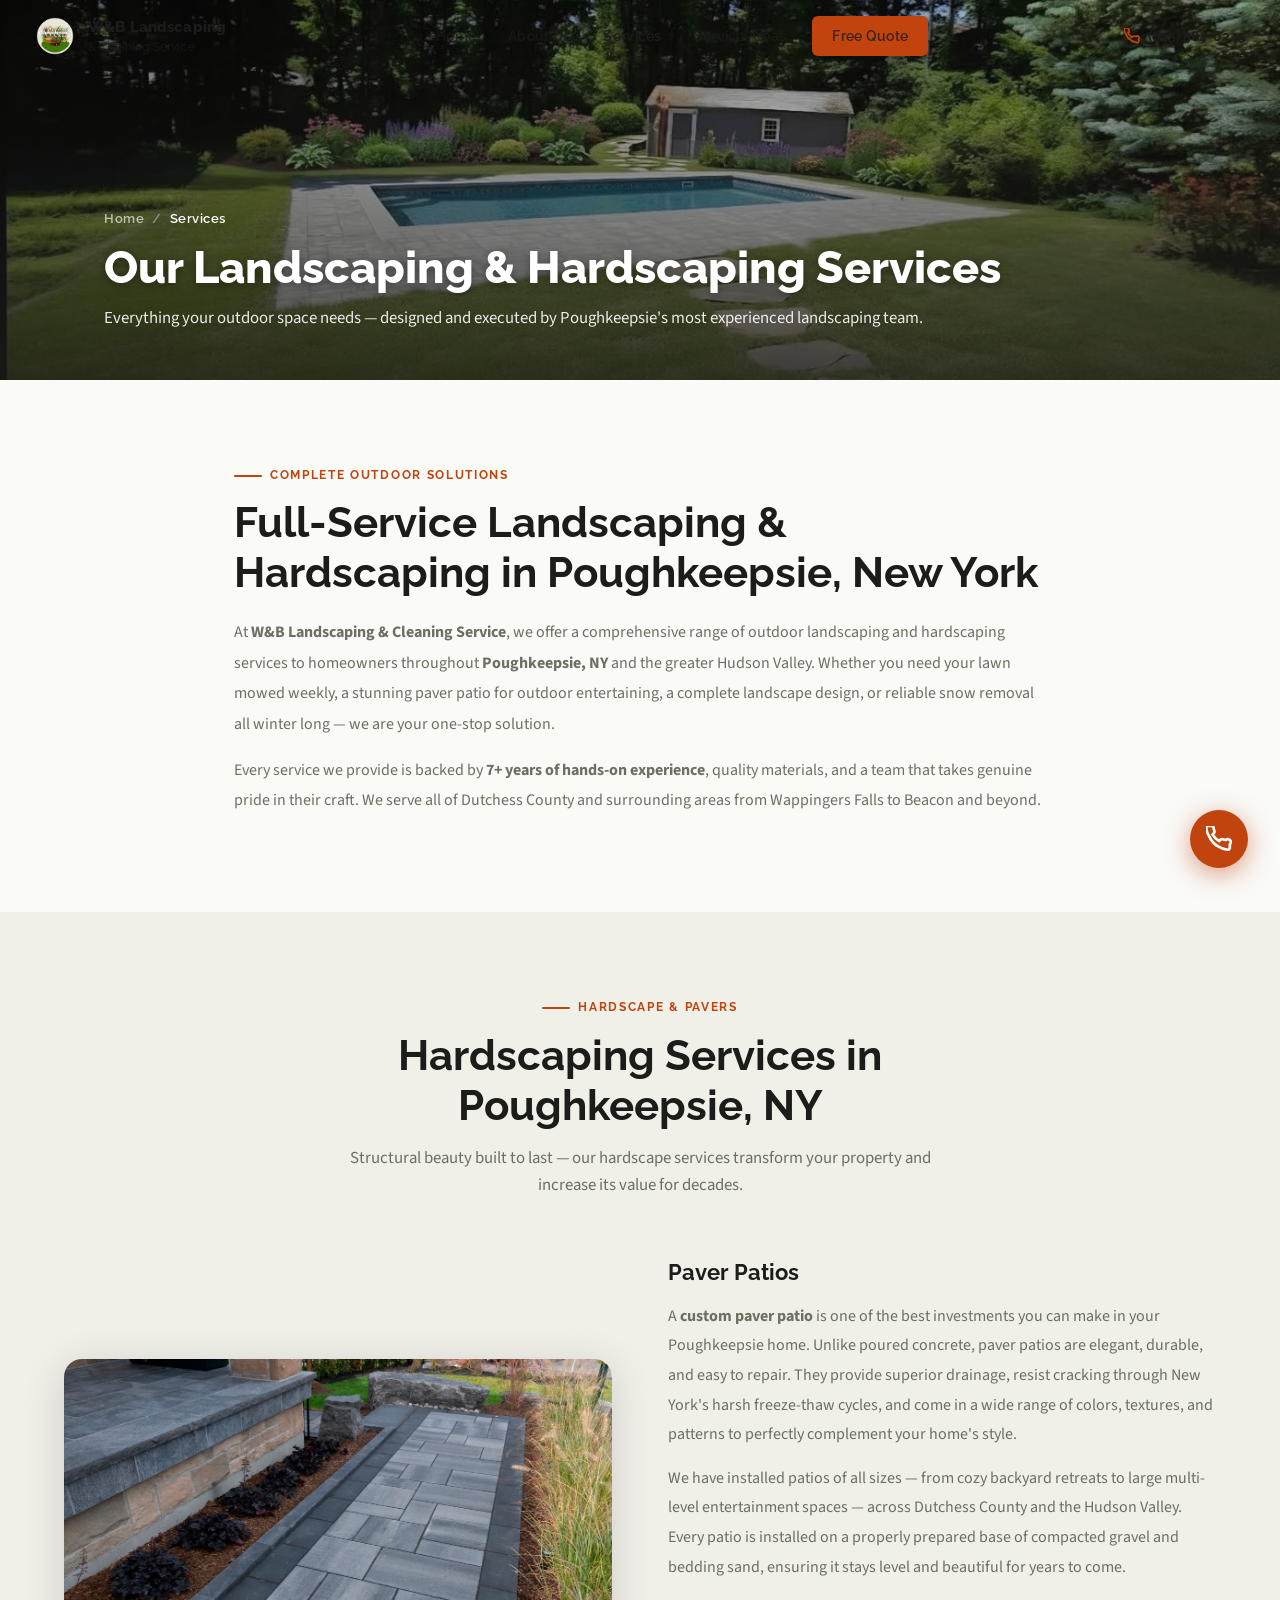
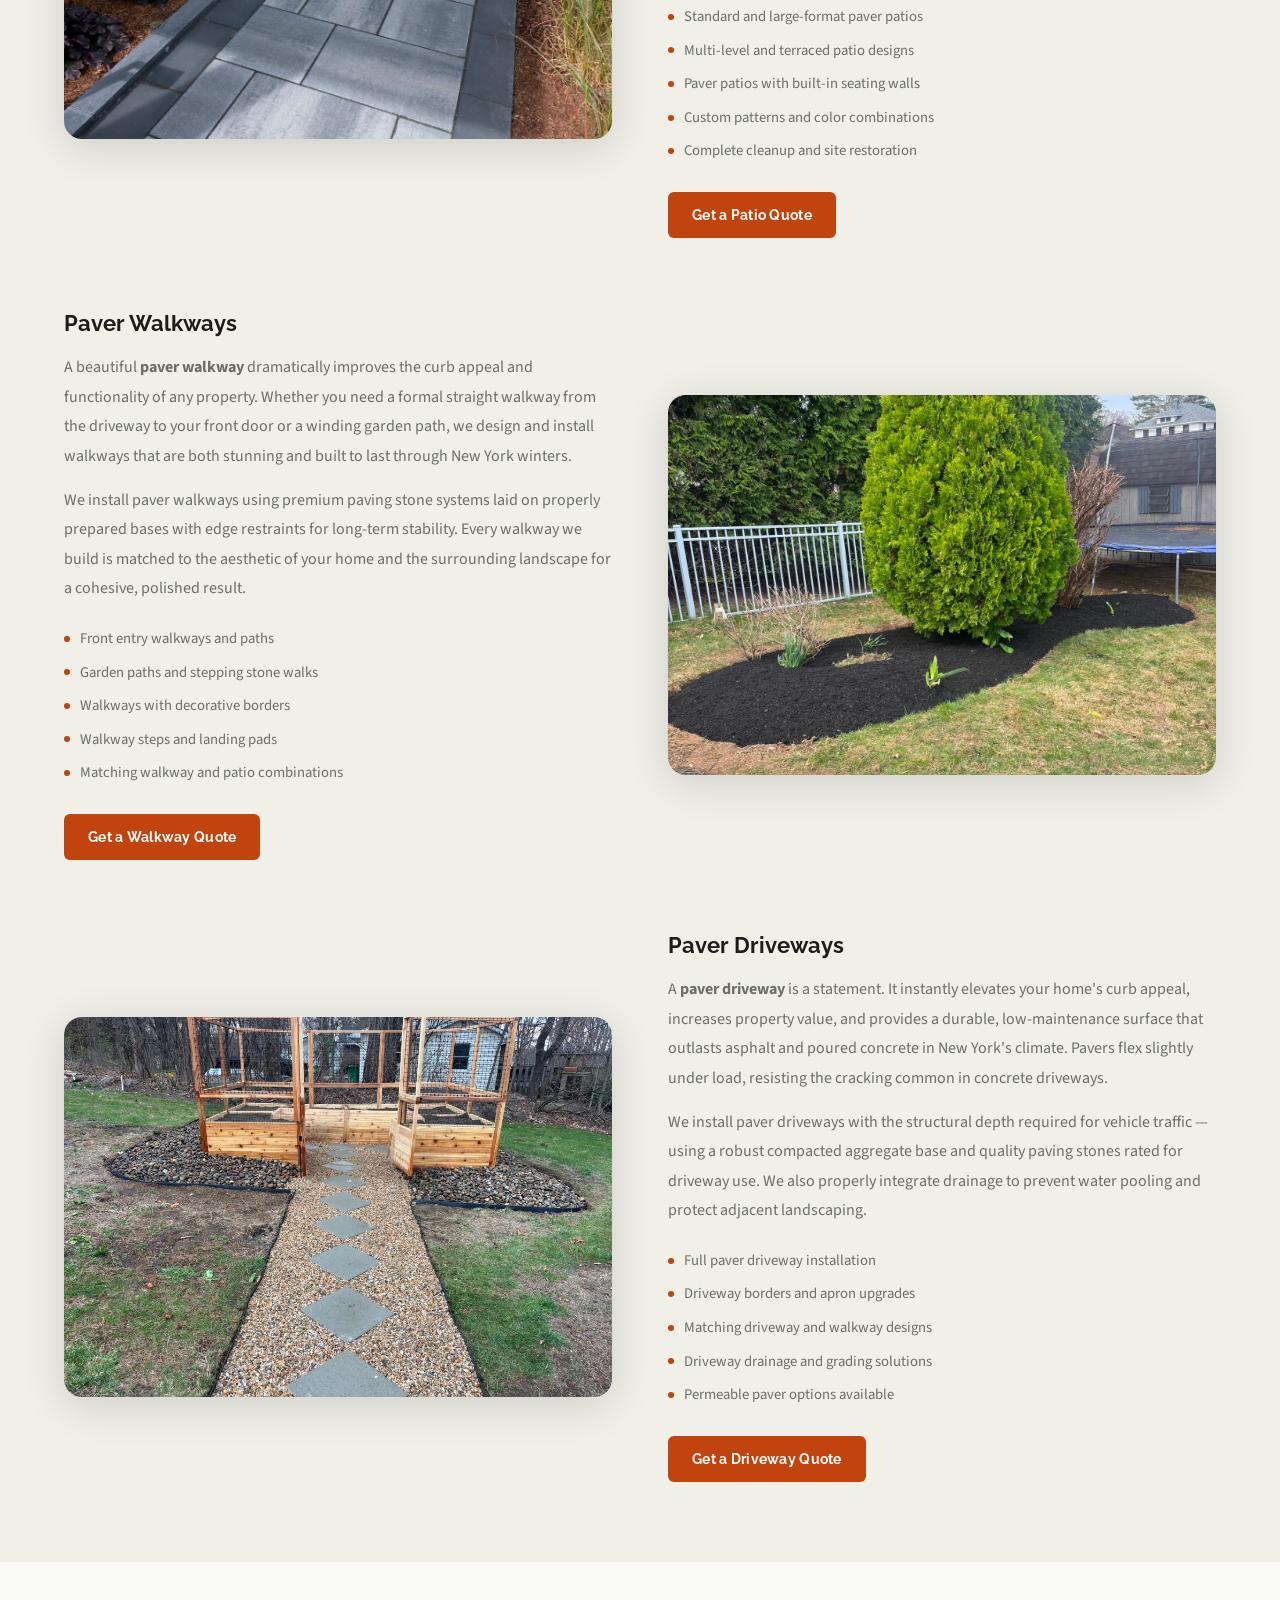
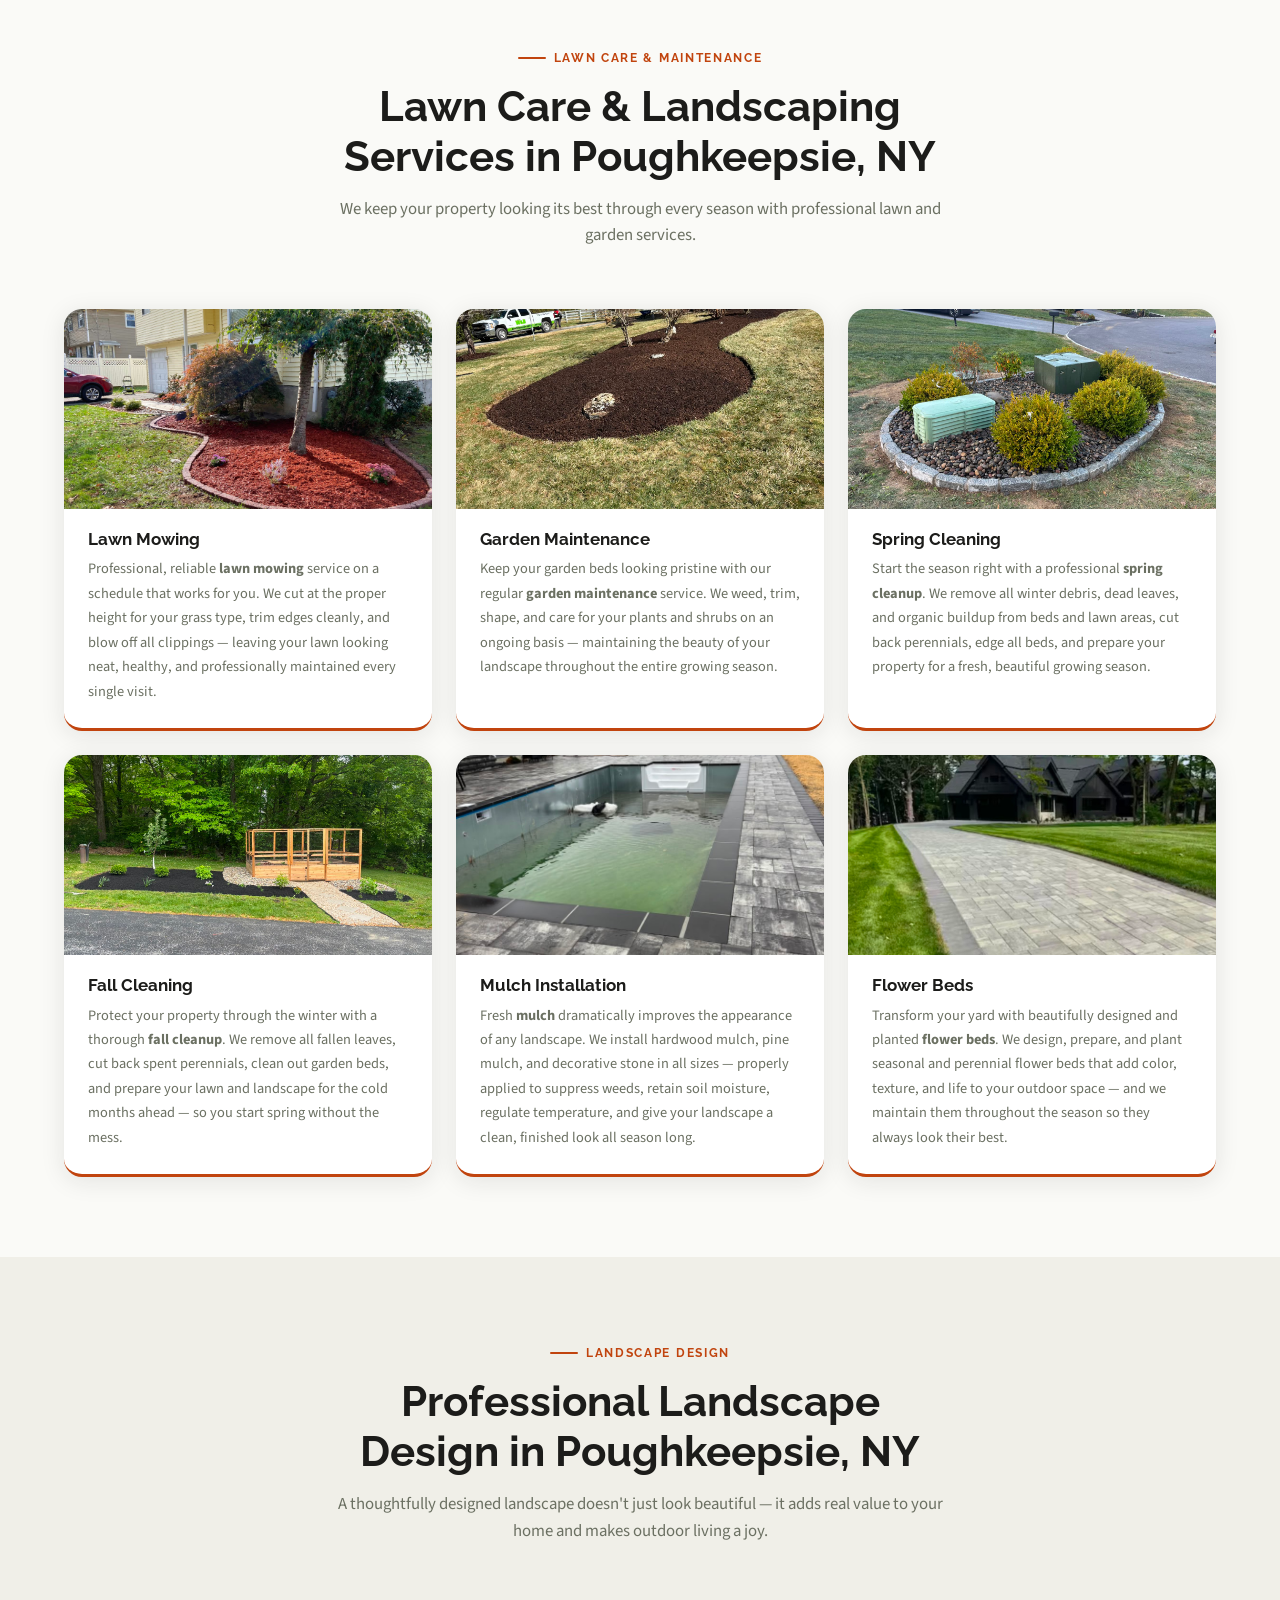
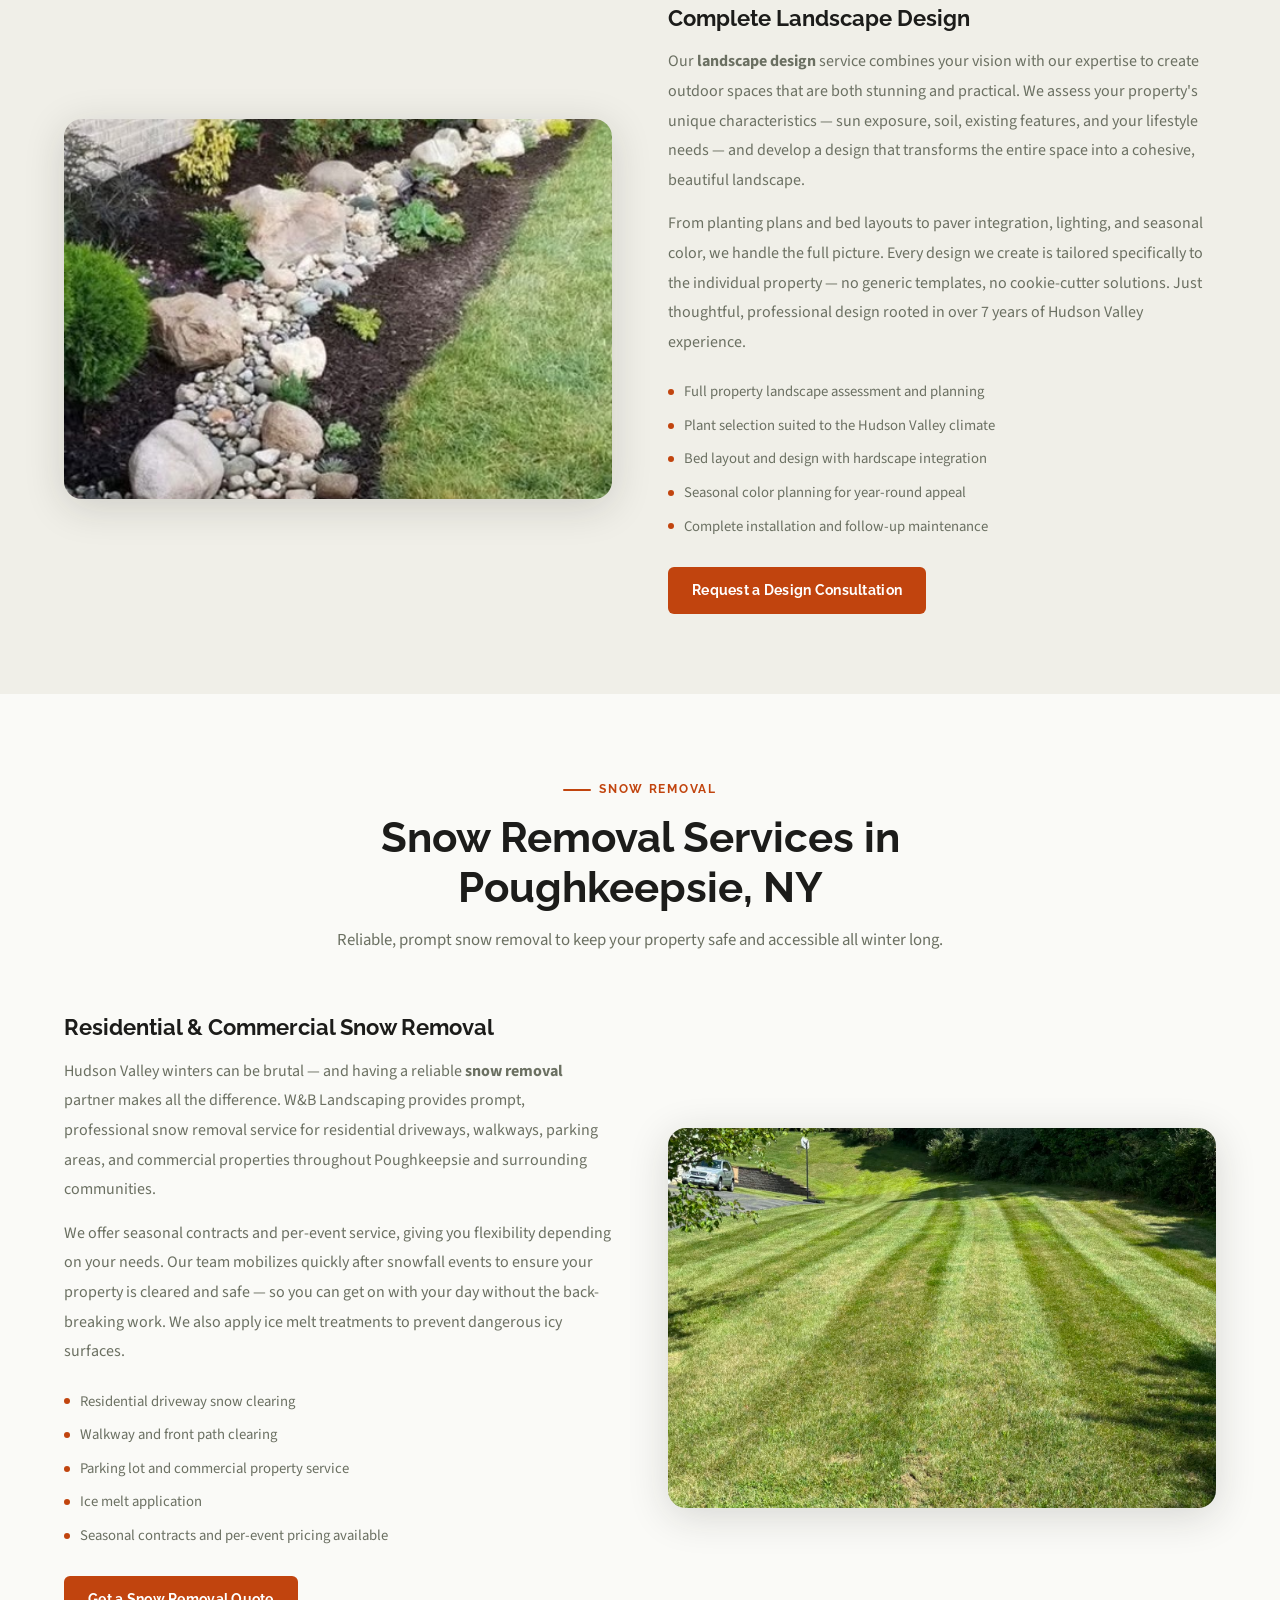
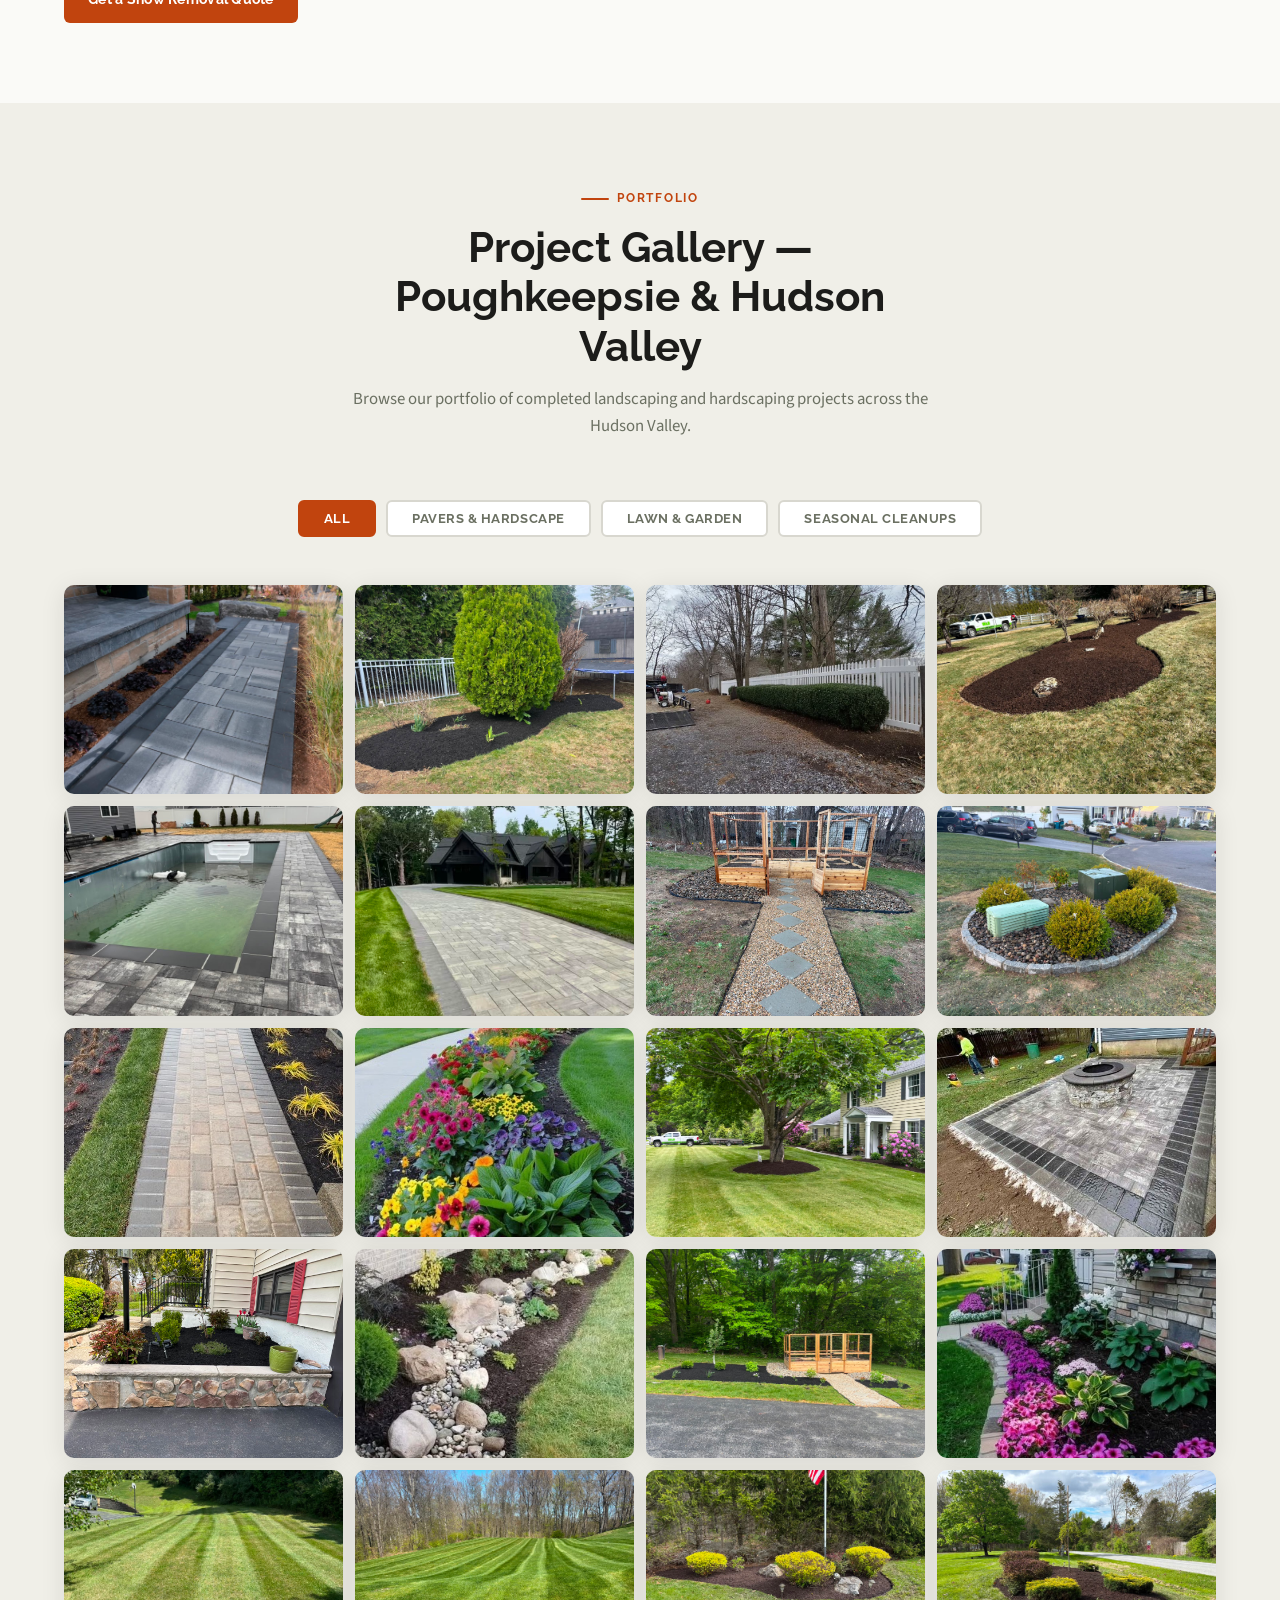
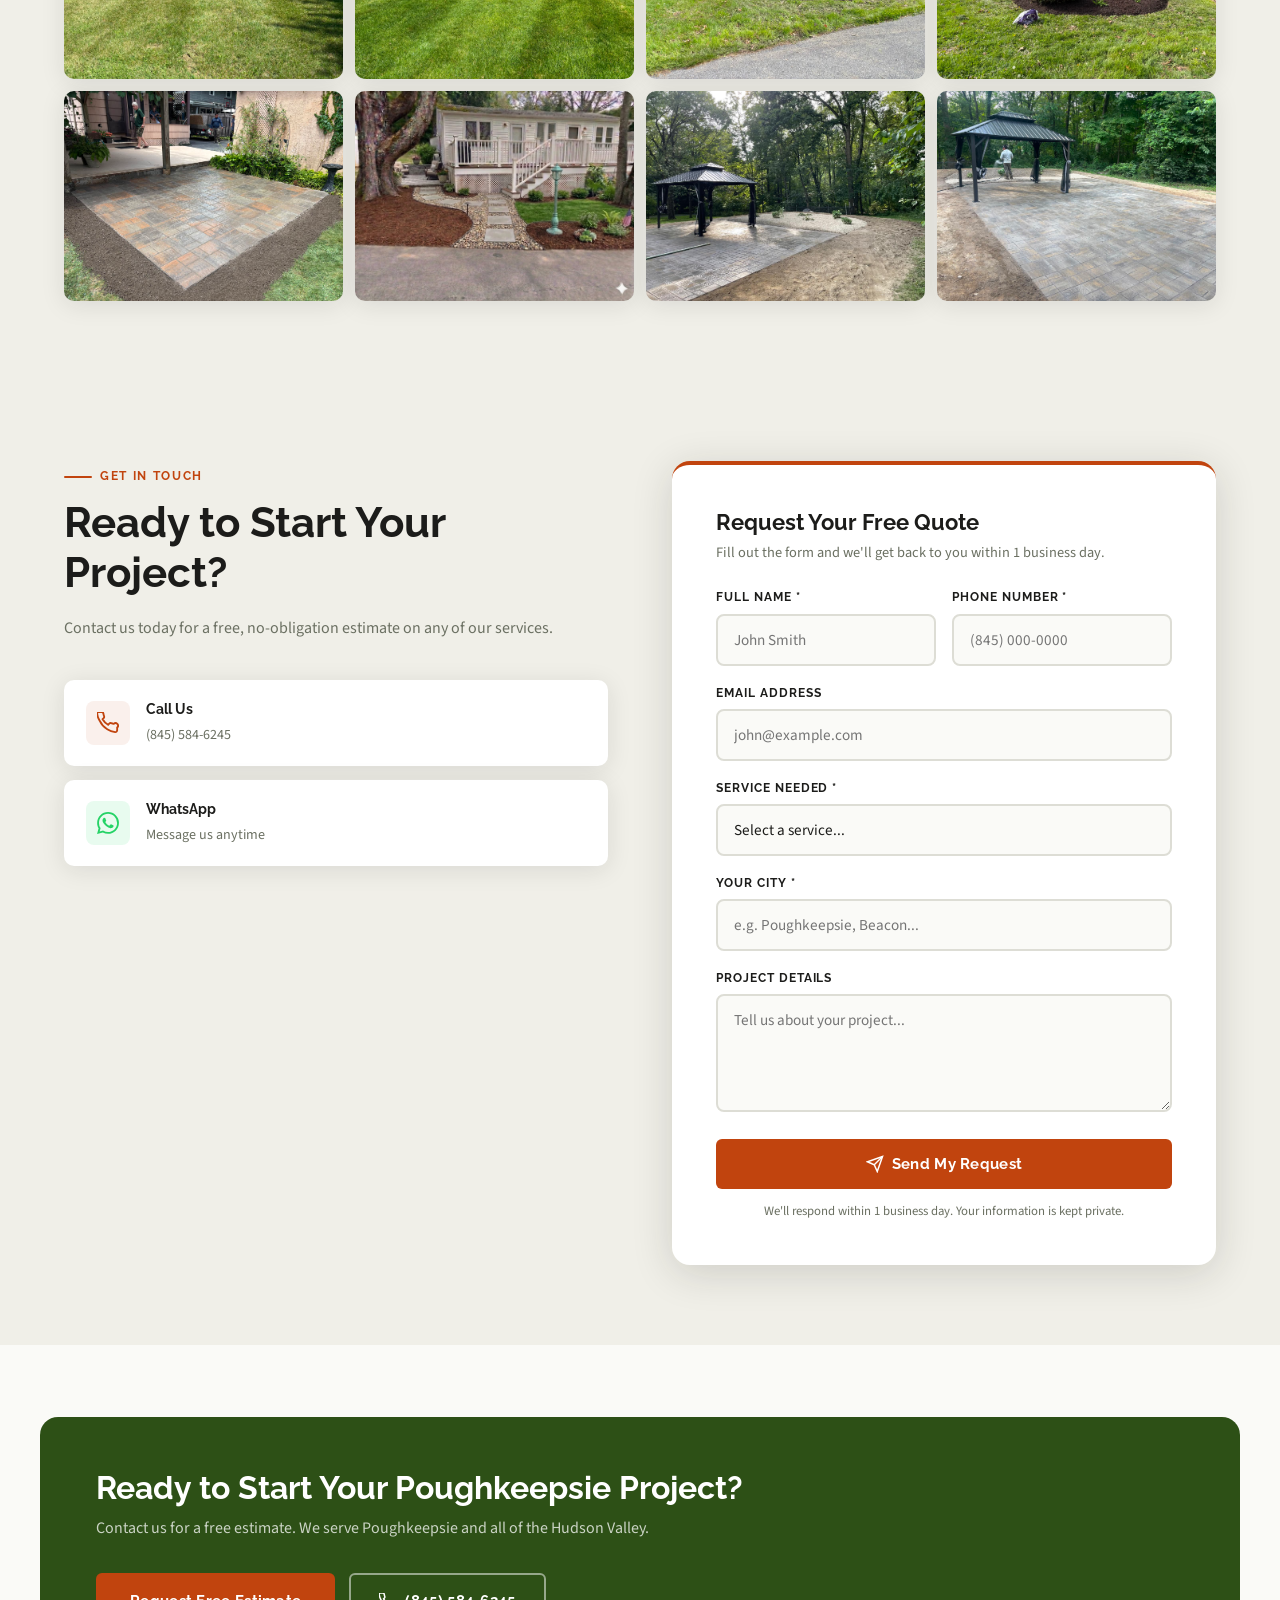
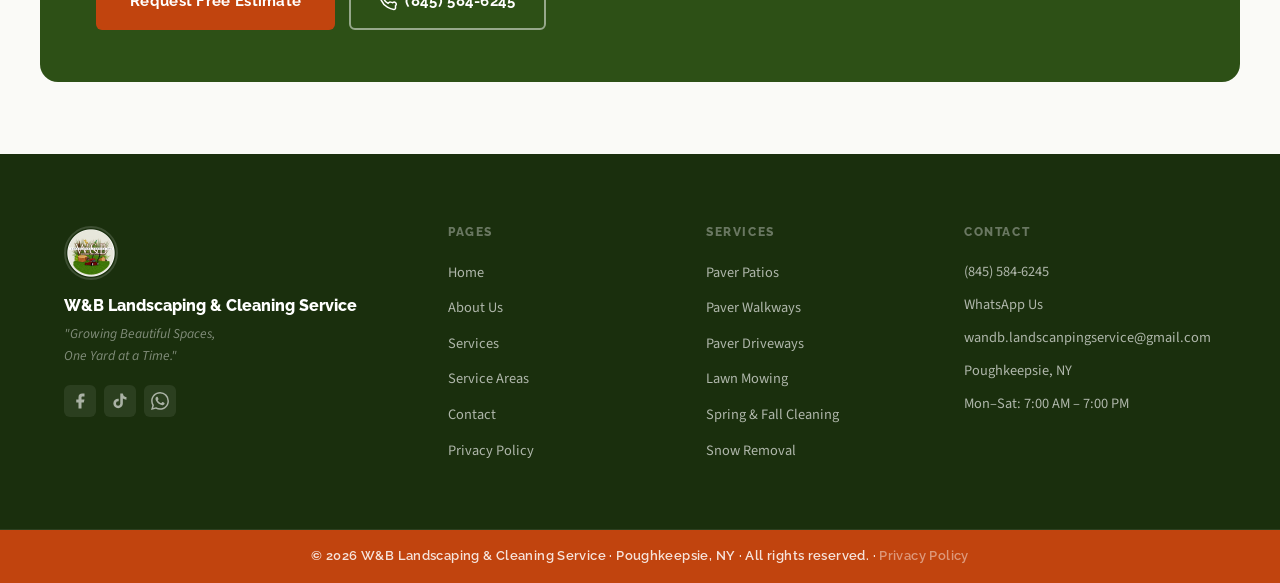
==== commit c68a06dc: "Optimise images: resize 4K photos to 1400px, convert photo PNGs to JPEG Co-Authored-By: Claude Sonne" ====
--- a/services.html
+++ b/services.html
@@ -170,7 +170,7 @@
       <div class="services-cards-grid">
 
         <div class="service-mini-card">
-          <img src="assets/1.png" alt="Lawn mowing service Poughkeepsie NY" loading="lazy" />
+          <img src="assets/1.jpg" alt="Lawn mowing service Poughkeepsie NY" loading="lazy" />
           <h3>Lawn Mowing</h3>
           <p>Professional, reliable <strong>lawn mowing</strong> service on a schedule that works for you. We cut at the proper height for your grass type, trim edges cleanly, and blow off all clippings — leaving your lawn looking neat, healthy, and professionally maintained every single visit.</p>
         </div>
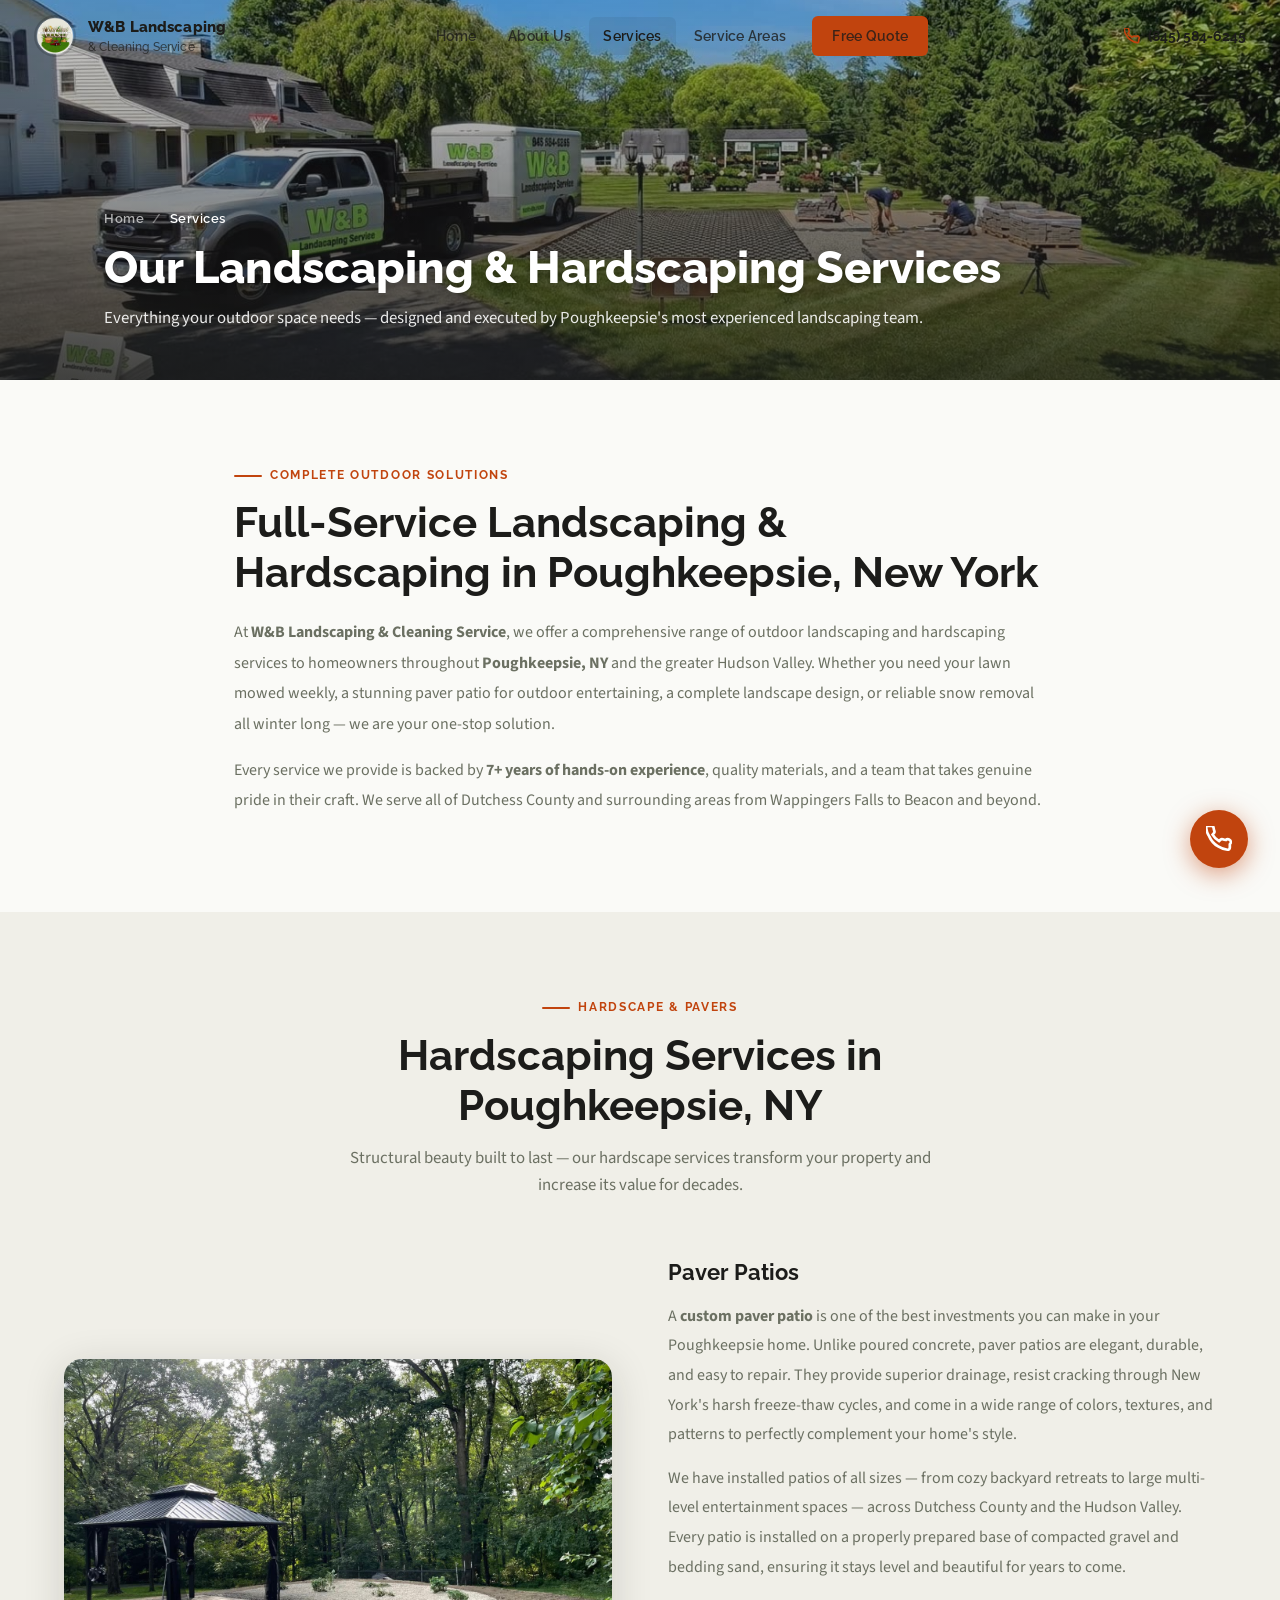
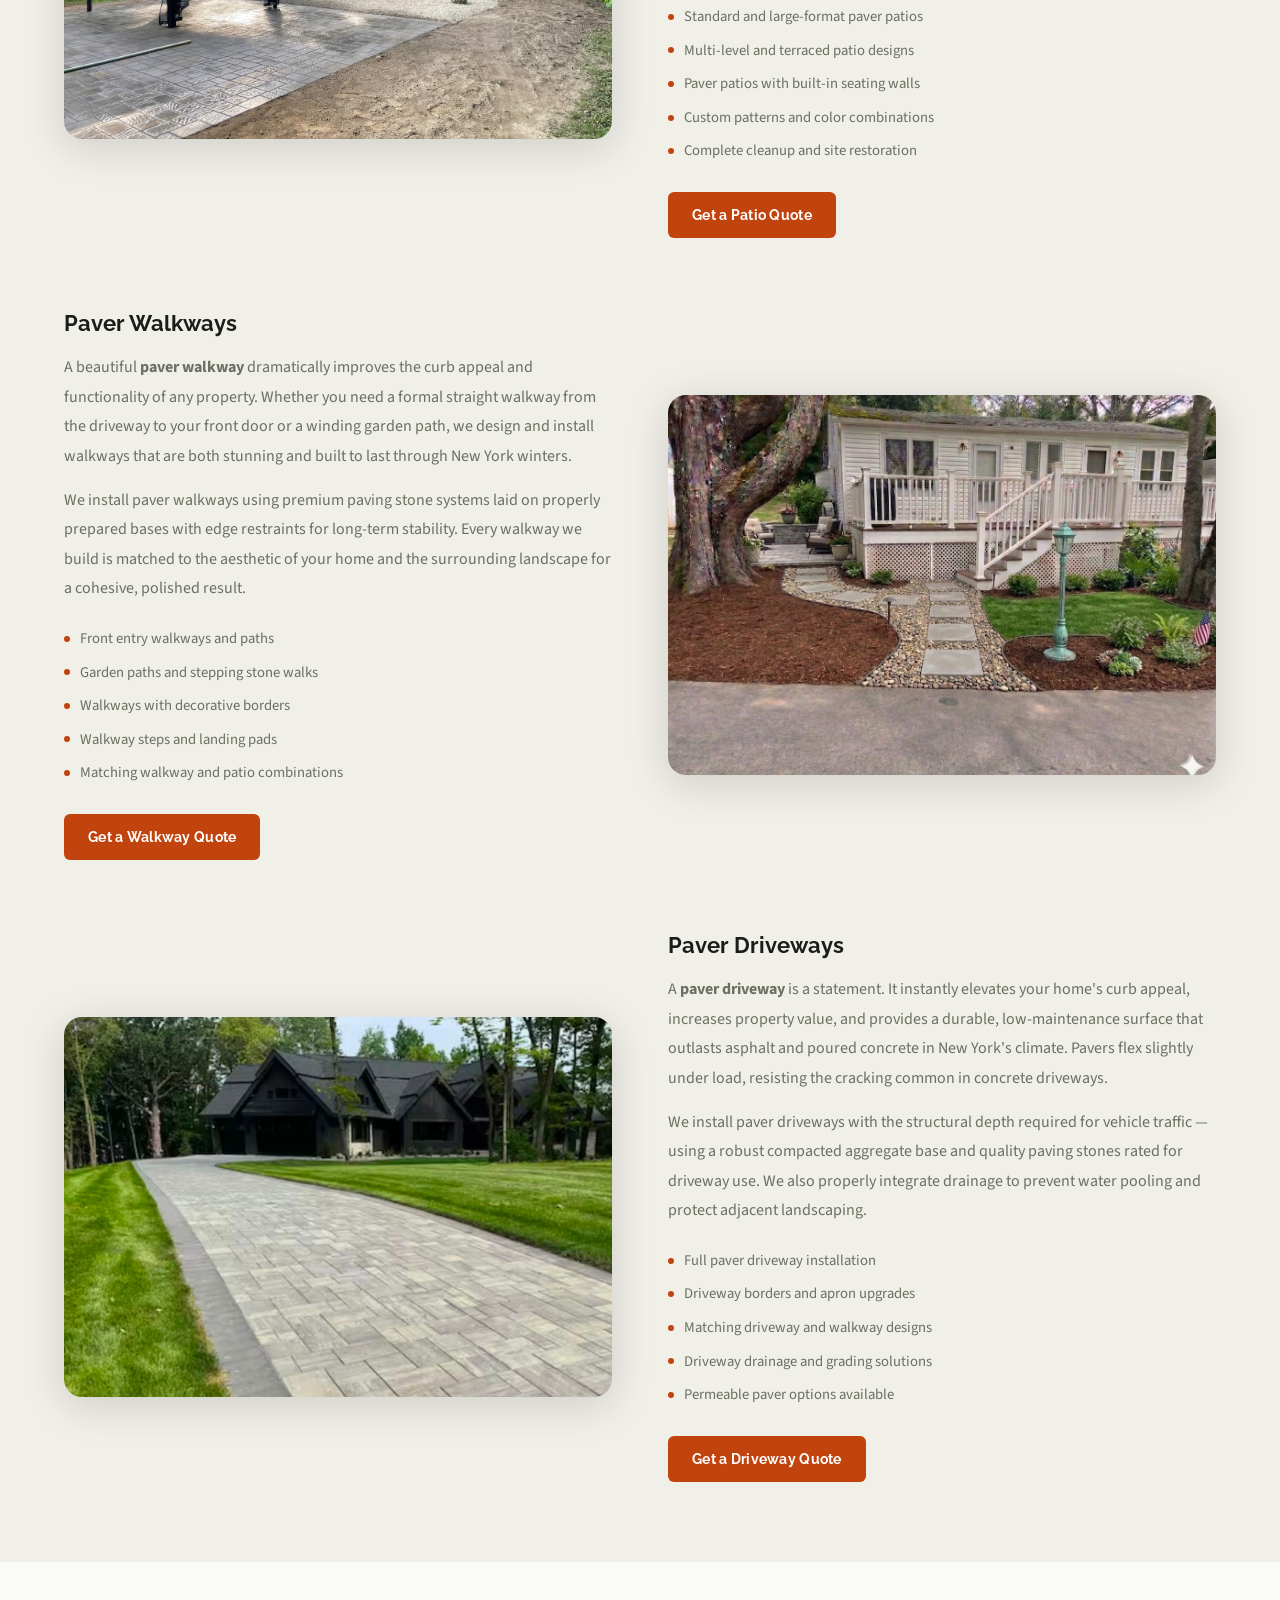
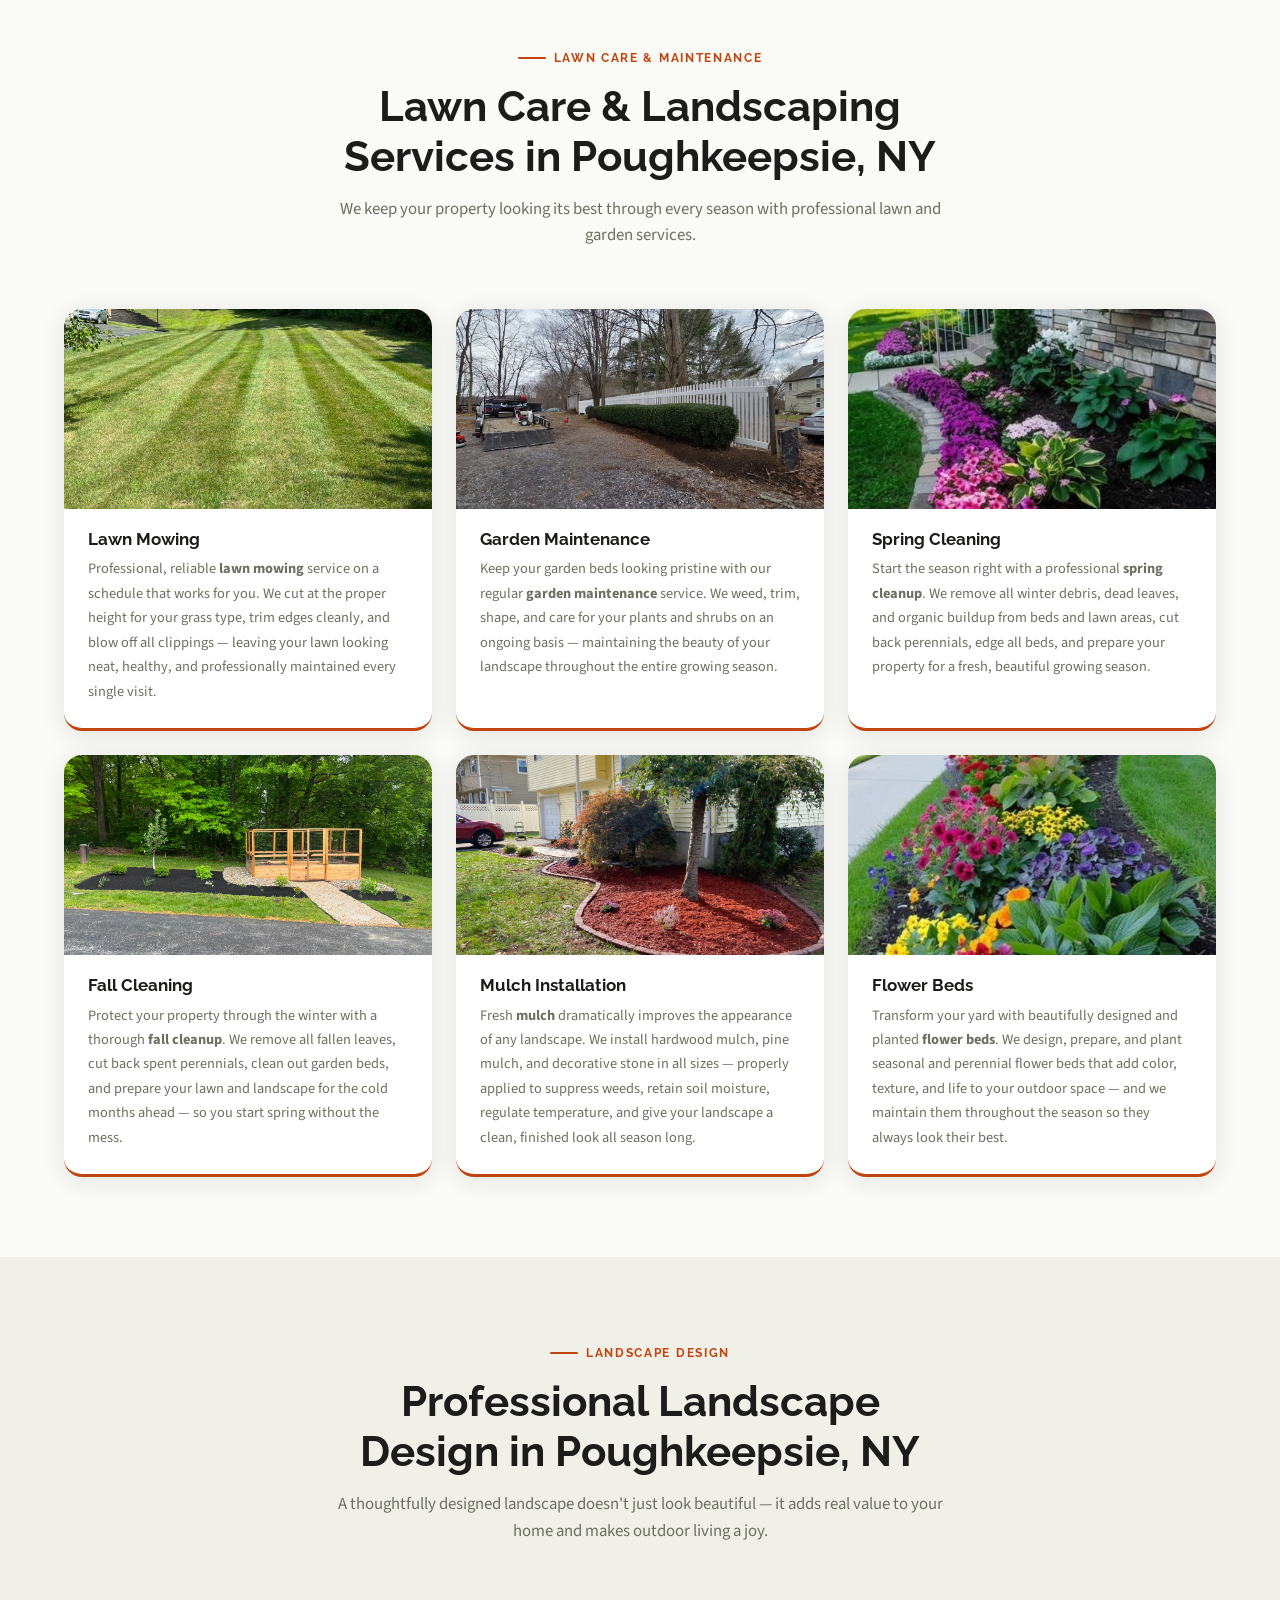
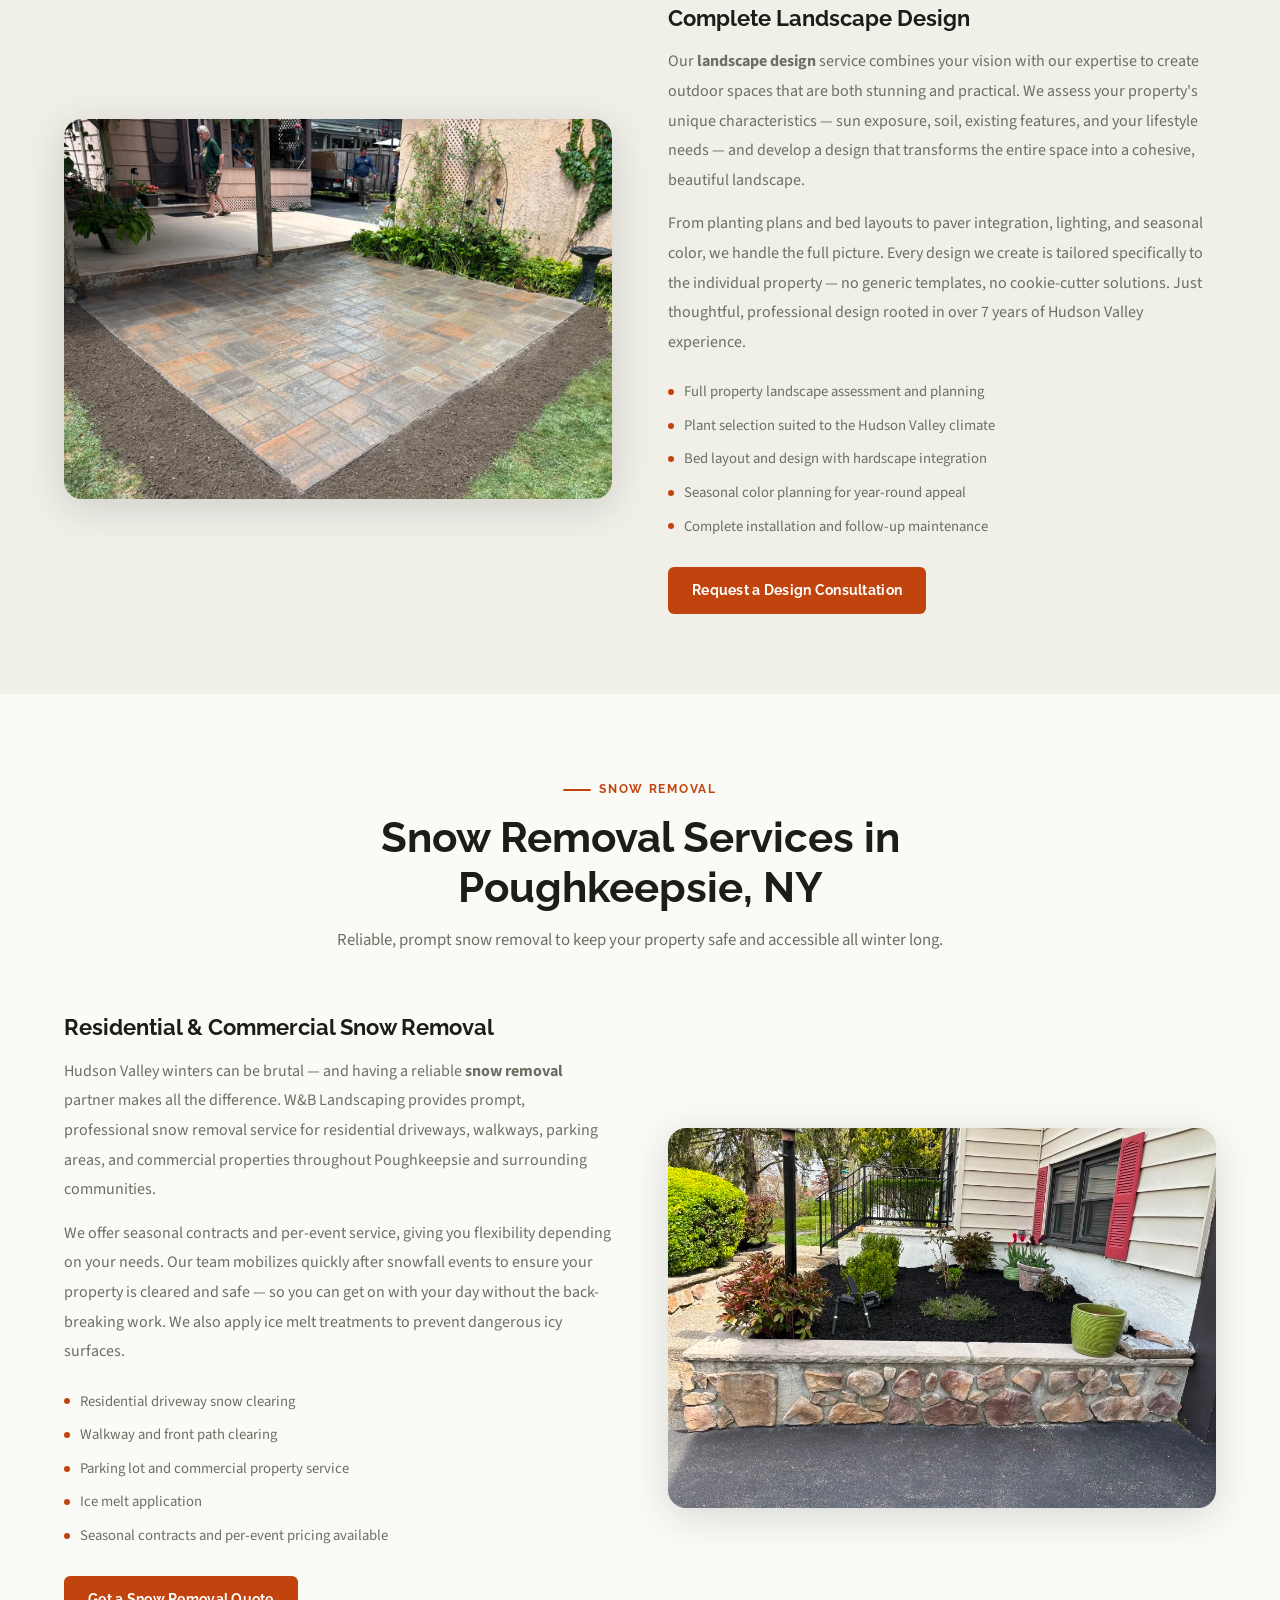
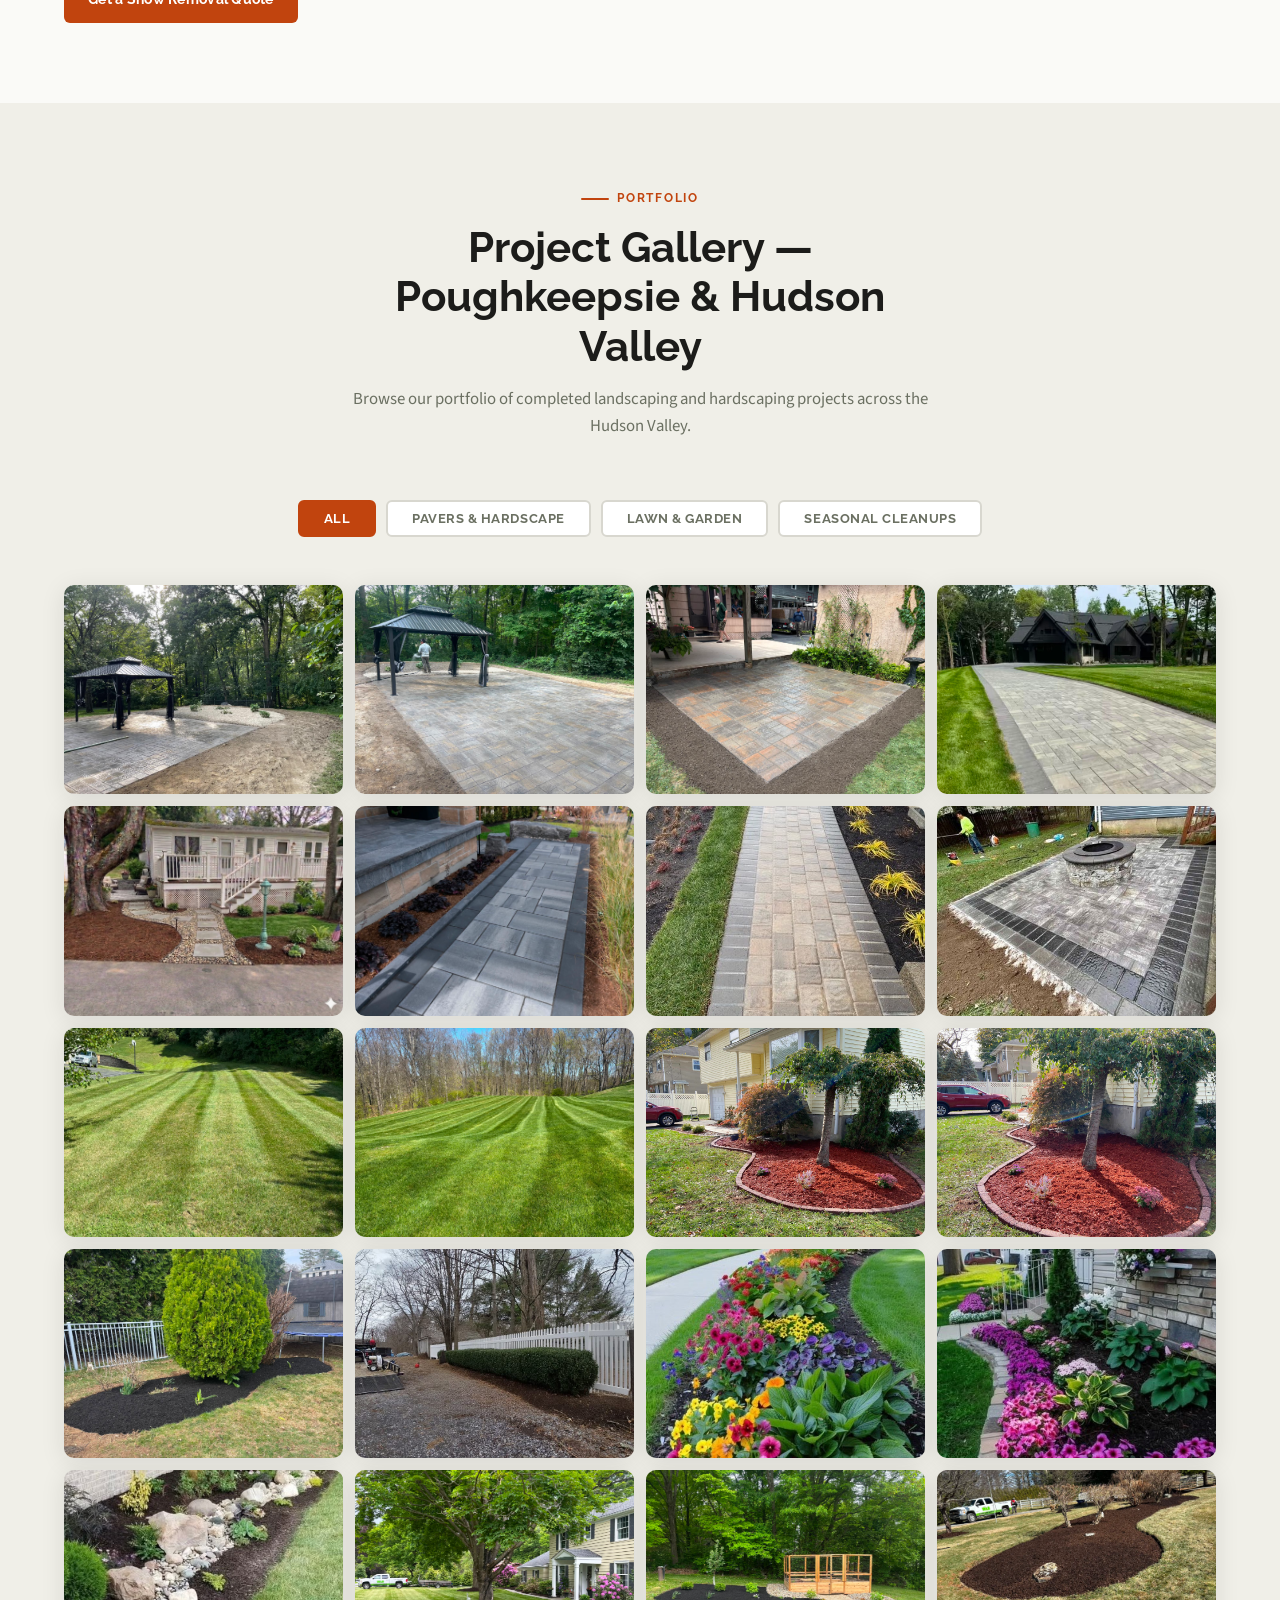
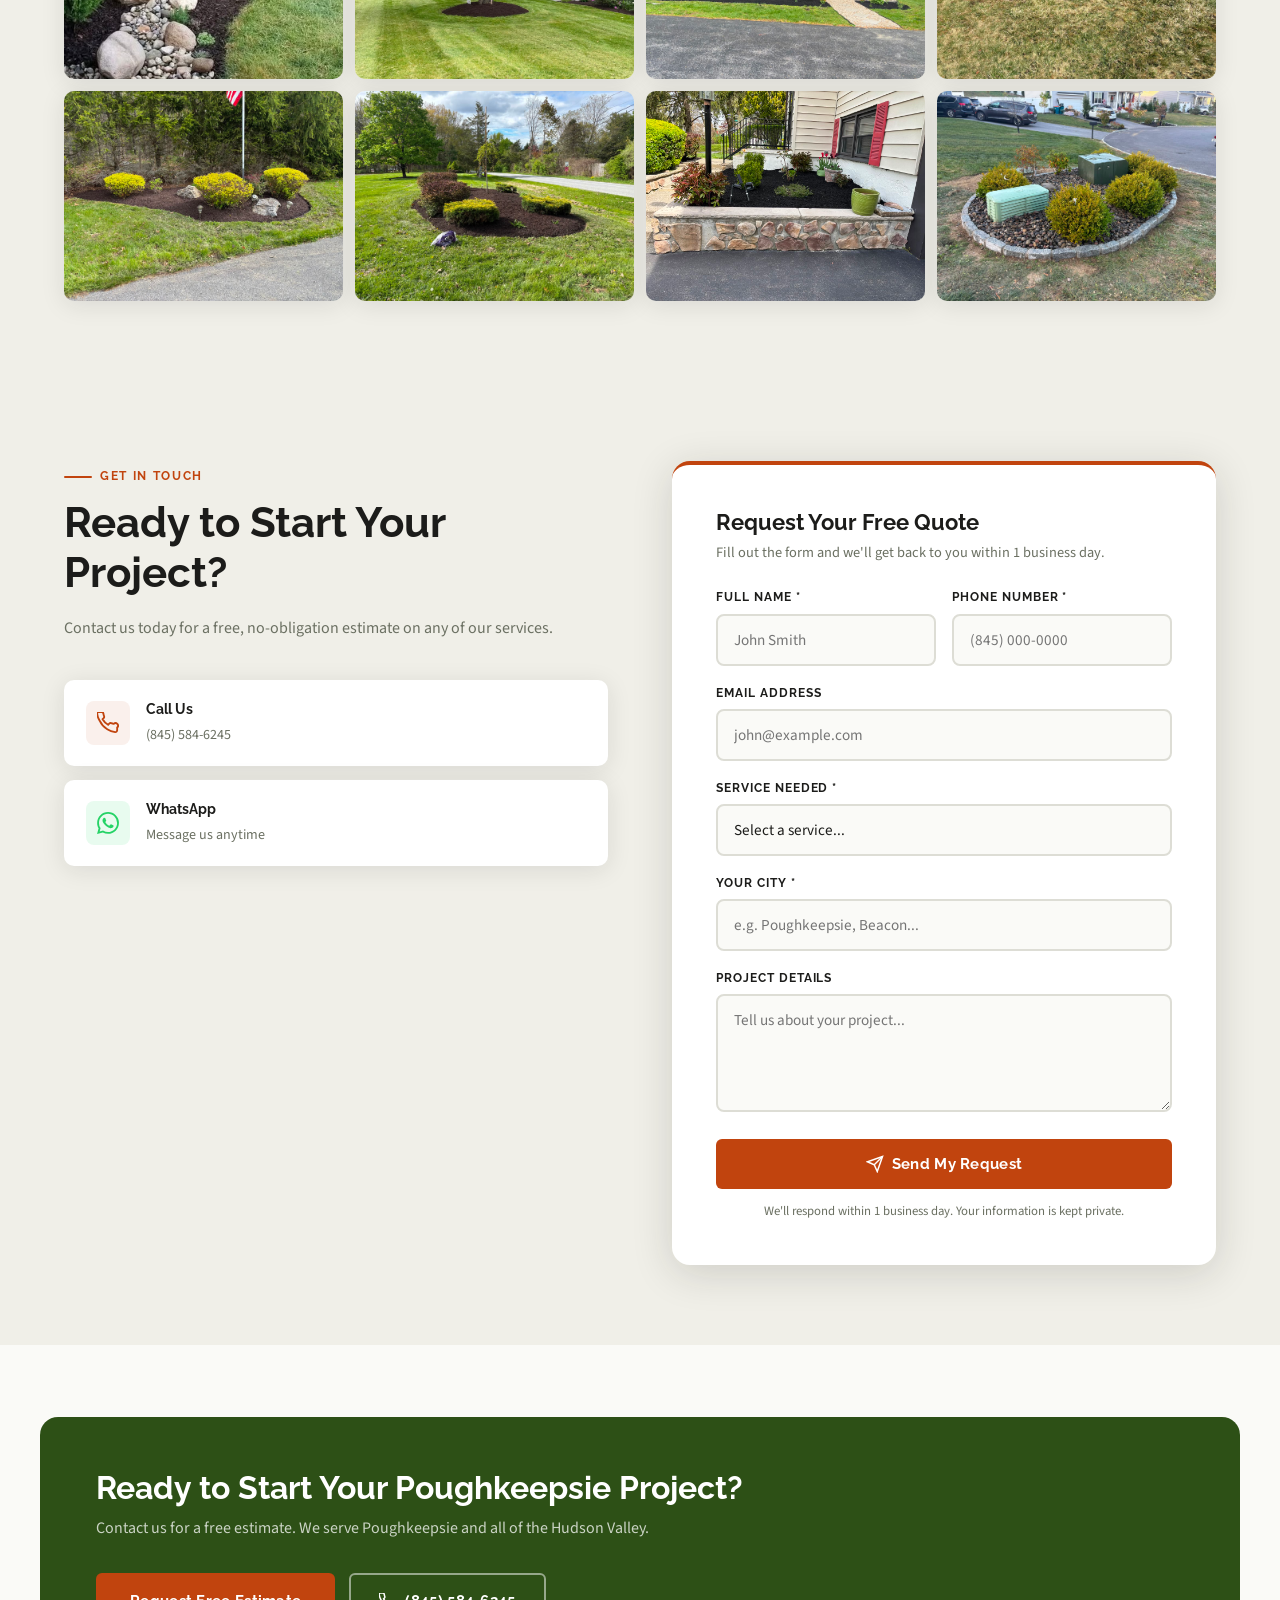
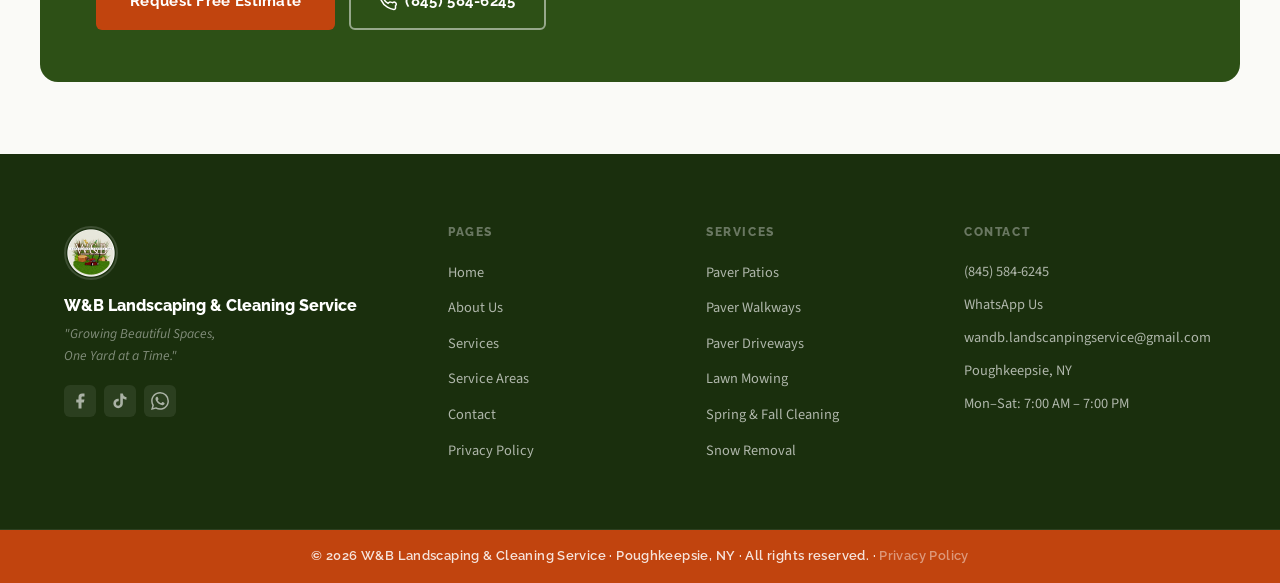
==== commit 9863008a: "Fix services page image mismatches using GPT-4o vision labels Co-Authored-By: Claude Sonnet 4.6 <nor" ====
--- a/services.html
+++ b/services.html
@@ -73,7 +73,7 @@
   </header>
 
   <!-- PAGE HERO -->
-  <section class="page-hero" style="background-image:url('assets/Cover 2.jpeg')">
+  <section class="page-hero" style="background-image:url('assets/Cover.jpeg')">
     <div class="page-hero-overlay"></div>
     <div class="page-hero-content">
       <nav class="breadcrumb" aria-label="breadcrumb">
@@ -105,7 +105,7 @@
       <div class="services-detail-grid">
 
         <div class="service-detail-card">
-          <img src="assets/WhatsApp Image 2026-06-03 at 8.16.08 PM.jpeg" alt="Paver patio installation Poughkeepsie NY" loading="lazy" />
+          <img src="assets/WhatsApp Image 2026-06-03 at 8.11.56 PM.jpeg" alt="Paver patio installation Poughkeepsie NY" loading="lazy" />
           <div class="sdc-body">
             <h3>Paver Patios</h3>
             <p>A <strong>custom paver patio</strong> is one of the best investments you can make in your Poughkeepsie home. Unlike poured concrete, paver patios are elegant, durable, and easy to repair. They provide superior drainage, resist cracking through New York's harsh freeze-thaw cycles, and come in a wide range of colors, textures, and patterns to perfectly complement your home's style.</p>
@@ -122,7 +122,7 @@
         </div>
 
         <div class="service-detail-card reverse">
-          <img src="assets/WhatsApp Image 2026-06-03 at 8.16.17 PM.jpeg" alt="Paver walkway installation Hudson Valley NY" loading="lazy" />
+          <img src="assets/WhatsApp Image 2026-06-03 at 8.11.27 PM.jpeg" alt="Paver walkway installation Hudson Valley NY" loading="lazy" />
           <div class="sdc-body">
             <h3>Paver Walkways</h3>
             <p>A beautiful <strong>paver walkway</strong> dramatically improves the curb appeal and functionality of any property. Whether you need a formal straight walkway from the driveway to your front door or a winding garden path, we design and install walkways that are both stunning and built to last through New York winters.</p>
@@ -139,7 +139,7 @@
         </div>
 
         <div class="service-detail-card">
-          <img src="assets/WhatsApp Image 2026-06-03 at 8.17.06 PM.jpeg" alt="Paver driveway installation Poughkeepsie NY" loading="lazy" />
+          <img src="assets/WhatsApp Image 2026-06-03 at 8.16.58 PM.jpeg" alt="Paver driveway installation Poughkeepsie NY" loading="lazy" />
           <div class="sdc-body">
             <h3>Paver Driveways</h3>
             <p>A <strong>paver driveway</strong> is a statement. It instantly elevates your home's curb appeal, increases property value, and provides a durable, low-maintenance surface that outlasts asphalt and poured concrete in New York's climate. Pavers flex slightly under load, resisting the cracking common in concrete driveways.</p>
@@ -170,19 +170,19 @@
       <div class="services-cards-grid">
 
         <div class="service-mini-card">
-          <img src="assets/1.jpg" alt="Lawn mowing service Poughkeepsie NY" loading="lazy" />
+          <img src="assets/WhatsApp Image 2026-06-03 at 8.21.02 PM.jpeg" alt="Lawn mowing service Poughkeepsie NY" loading="lazy" />
           <h3>Lawn Mowing</h3>
           <p>Professional, reliable <strong>lawn mowing</strong> service on a schedule that works for you. We cut at the proper height for your grass type, trim edges cleanly, and blow off all clippings — leaving your lawn looking neat, healthy, and professionally maintained every single visit.</p>
         </div>
 
         <div class="service-mini-card">
-          <img src="assets/WhatsApp Image 2026-06-03 at 8.16.48 PM.jpeg" alt="Garden maintenance Poughkeepsie NY" loading="lazy" />
+          <img src="assets/WhatsApp Image 2026-06-03 at 8.16.29 PM.jpeg" alt="Garden maintenance Poughkeepsie NY" loading="lazy" />
           <h3>Garden Maintenance</h3>
           <p>Keep your garden beds looking pristine with our regular <strong>garden maintenance</strong> service. We weed, trim, shape, and care for your plants and shrubs on an ongoing basis — maintaining the beauty of your landscape throughout the entire growing season.</p>
         </div>
 
         <div class="service-mini-card">
-          <img src="assets/WhatsApp Image 2026-06-03 at 8.17.15 PM.jpeg" alt="Spring cleaning landscaping service Hudson Valley" loading="lazy" />
+          <img src="assets/WhatsApp Image 2026-06-03 at 8.19.51 PM.jpeg" alt="Spring cleaning landscaping service Hudson Valley" loading="lazy" />
           <h3>Spring Cleaning</h3>
           <p>Start the season right with a professional <strong>spring cleanup</strong>. We remove all winter debris, dead leaves, and organic buildup from beds and lawn areas, cut back perennials, edge all beds, and prepare your property for a fresh, beautiful growing season.</p>
         </div>
@@ -194,13 +194,13 @@
         </div>
 
         <div class="service-mini-card">
-          <img src="assets/WhatsApp Image 2026-06-03 at 8.16.51 PM.jpeg" alt="Mulch installation Poughkeepsie NY" loading="lazy" />
+          <img src="assets/1.jpg" alt="Mulch installation Poughkeepsie NY" loading="lazy" />
           <h3>Mulch Installation</h3>
           <p>Fresh <strong>mulch</strong> dramatically improves the appearance of any landscape. We install hardwood mulch, pine mulch, and decorative stone in all sizes — properly applied to suppress weeds, retain soil moisture, regulate temperature, and give your landscape a clean, finished look all season long.</p>
         </div>
 
         <div class="service-mini-card">
-          <img src="assets/WhatsApp Image 2026-06-03 at 8.16.58 PM.jpeg" alt="Flower beds installation Hudson Valley NY" loading="lazy" />
+          <img src="assets/updated WhatsApp Image 2026-06-03 at 8.17.31 PM.jpg" alt="Flower beds installation Hudson Valley NY" loading="lazy" />
           <h3>Flower Beds</h3>
           <p>Transform your yard with beautifully designed and planted <strong>flower beds</strong>. We design, prepare, and plant seasonal and perennial flower beds that add color, texture, and life to your outdoor space — and we maintain them throughout the season so they always look their best.</p>
         </div>
@@ -219,7 +219,7 @@
       </div>
       <div class="services-detail-grid">
         <div class="service-detail-card">
-          <img src="assets/WhatsApp Image 2026-06-03 at 8.18.44 PM.jpeg" alt="Landscape design Poughkeepsie NY" loading="lazy" />
+          <img src="assets/WhatsApp Image 2026-06-03 at 8.11.24 PM.jpeg" alt="Landscape design Poughkeepsie NY" loading="lazy" />
           <div class="sdc-body">
             <h3>Complete Landscape Design</h3>
             <p>Our <strong>landscape design</strong> service combines your vision with our expertise to create outdoor spaces that are both stunning and practical. We assess your property's unique characteristics — sun exposure, soil, existing features, and your lifestyle needs — and develop a design that transforms the entire space into a cohesive, beautiful landscape.</p>
@@ -248,7 +248,7 @@
       </div>
       <div class="services-detail-grid">
         <div class="service-detail-card reverse">
-          <img src="assets/WhatsApp Image 2026-06-03 at 8.21.02 PM.jpeg" alt="Snow removal service Poughkeepsie NY" loading="lazy" />
+          <img src="assets/WhatsApp Image 2026-06-03 at 8.17.53 PM.jpeg" alt="Snow removal service Poughkeepsie NY" loading="lazy" />
           <div class="sdc-body">
             <h3>Residential &amp; Commercial Snow Removal</h3>
             <p>Hudson Valley winters can be brutal — and having a reliable <strong>snow removal</strong> partner makes all the difference. W&amp;B Landscaping provides prompt, professional snow removal service for residential driveways, walkways, parking areas, and commercial properties throughout Poughkeepsie and surrounding communities.</p>
@@ -282,30 +282,30 @@
         <button class="filter-btn" data-filter="seasonal">Seasonal Cleanups</button>
       </div>
       <div class="gallery-grid" id="galleryGrid">
-        <div class="gallery-item" data-category="pavers"><img src="assets/WhatsApp Image 2026-06-03 at 8.16.08 PM.jpeg" alt="Paver patio Poughkeepsie NY" loading="lazy" /><div class="gallery-overlay"><span>Paver Patio — Poughkeepsie</span></div></div>
-        <div class="gallery-item" data-category="pavers"><img src="assets/WhatsApp Image 2026-06-03 at 8.16.17 PM.jpeg" alt="Paver walkway Hudson Valley" loading="lazy" /><div class="gallery-overlay"><span>Paver Walkway</span></div></div>
-        <div class="gallery-item" data-category="lawn"><img src="assets/WhatsApp Image 2026-06-03 at 8.16.29 PM.jpeg" alt="Landscape design project Poughkeepsie" loading="lazy" /><div class="gallery-overlay"><span>Landscape Design</span></div></div>
-        <div class="gallery-item" data-category="lawn"><img src="assets/WhatsApp Image 2026-06-03 at 8.16.48 PM.jpeg" alt="Garden maintenance service" loading="lazy" /><div class="gallery-overlay"><span>Garden Maintenance</span></div></div>
-        <div class="gallery-item" data-category="lawn"><img src="assets/WhatsApp Image 2026-06-03 at 8.16.51 PM.jpeg" alt="Mulch installation service" loading="lazy" /><div class="gallery-overlay"><span>Mulch Installation</span></div></div>
-        <div class="gallery-item" data-category="lawn"><img src="assets/WhatsApp Image 2026-06-03 at 8.16.58 PM.jpeg" alt="Flower beds landscaping" loading="lazy" /><div class="gallery-overlay"><span>Flower Beds</span></div></div>
-        <div class="gallery-item" data-category="pavers"><img src="assets/WhatsApp Image 2026-06-03 at 8.17.06 PM.jpeg" alt="Paver driveway installation" loading="lazy" /><div class="gallery-overlay"><span>Paver Driveway</span></div></div>
-        <div class="gallery-item" data-category="seasonal"><img src="assets/WhatsApp Image 2026-06-03 at 8.17.15 PM.jpeg" alt="Spring cleanup landscaping" loading="lazy" /><div class="gallery-overlay"><span>Spring Cleanup</span></div></div>
-        <div class="gallery-item" data-category="lawn"><img src="assets/WhatsApp Image 2026-06-03 at 8.17.20 PM.jpeg" alt="Mulch and flower bed installation" loading="lazy" /><div class="gallery-overlay"><span>Mulch &amp; Flower Beds</span></div></div>
-        <div class="gallery-item" data-category="pavers"><img src="assets/updated WhatsApp Image 2026-06-03 at 8.17.31 PM.jpg" alt="Hardscape project Hudson Valley NY" loading="lazy" /><div class="gallery-overlay"><span>Hardscape Project</span></div></div>
-        <div class="gallery-item" data-category="pavers"><img src="assets/WhatsApp Image 2026-06-03 at 8.17.42 PM.jpeg" alt="Paver installation Poughkeepsie" loading="lazy" /><div class="gallery-overlay"><span>Paver Installation</span></div></div>
-        <div class="gallery-item" data-category="pavers"><img src="assets/WhatsApp Image 2026-06-03 at 8.17.45 PM.jpeg" alt="Custom hardscape design" loading="lazy" /><div class="gallery-overlay"><span>Custom Hardscape</span></div></div>
-        <div class="gallery-item" data-category="lawn"><img src="assets/WhatsApp Image 2026-06-03 at 8.17.53 PM.jpeg" alt="Landscaping project Beacon NY" loading="lazy" /><div class="gallery-overlay"><span>Landscaping — Beacon</span></div></div>
-        <div class="gallery-item" data-category="lawn"><img src="assets/WhatsApp Image 2026-06-03 at 8.18.44 PM.jpeg" alt="Landscape design Hyde Park NY" loading="lazy" /><div class="gallery-overlay"><span>Landscape Design</span></div></div>
-        <div class="gallery-item" data-category="seasonal"><img src="assets/WhatsApp Image 2026-06-03 at 8.19.35 PM.jpeg" alt="Fall cleanup service Hudson Valley" loading="lazy" /><div class="gallery-overlay"><span>Fall Cleanup</span></div></div>
-        <div class="gallery-item" data-category="seasonal"><img src="assets/WhatsApp Image 2026-06-03 at 8.19.51 PM.jpeg" alt="Seasonal cleanup Fishkill NY" loading="lazy" /><div class="gallery-overlay"><span>Seasonal Cleanup</span></div></div>
-        <div class="gallery-item" data-category="pavers"><img src="assets/WhatsApp Image 2026-06-03 at 8.21.02 PM.jpeg" alt="Hardscape work Poughkeepsie NY" loading="lazy" /><div class="gallery-overlay"><span>Hardscape Work</span></div></div>
-        <div class="gallery-item" data-category="pavers"><img src="assets/WhatsApp Image 2026-06-03 at 8.21.11 PM.jpeg" alt="Paver project Hudson Valley" loading="lazy" /><div class="gallery-overlay"><span>Paver Project</span></div></div>
-        <div class="gallery-item" data-category="lawn"><img src="assets/WhatsApp Image 2026-06-03 at 8.11.21 PM.jpeg" alt="Lawn care service Poughkeepsie" loading="lazy" /><div class="gallery-overlay"><span>Lawn Care</span></div></div>
-        <div class="gallery-item" data-category="lawn"><img src="assets/WhatsApp Image 2026-06-03 at 8.11.21 PM (1).jpeg" alt="Garden maintenance Hudson Valley" loading="lazy" /><div class="gallery-overlay"><span>Garden Maintenance</span></div></div>
-        <div class="gallery-item" data-category="lawn"><img src="assets/WhatsApp Image 2026-06-03 at 8.11.24 PM.jpeg" alt="Landscaping project Wappingers Falls" loading="lazy" /><div class="gallery-overlay"><span>Landscaping — Wappingers</span></div></div>
-        <div class="gallery-item" data-category="lawn"><img src="assets/WhatsApp Image 2026-06-03 at 8.11.27 PM.jpeg" alt="Flower beds and lawn care NY" loading="lazy" /><div class="gallery-overlay"><span>Flower Beds &amp; Lawn</span></div></div>
-        <div class="gallery-item" data-category="lawn"><img src="assets/WhatsApp Image 2026-06-03 at 8.11.56 PM.jpeg" alt="Landscaping Hopewell Junction NY" loading="lazy" /><div class="gallery-overlay"><span>Landscaping — Hopewell</span></div></div>
-        <div class="gallery-item" data-category="lawn"><img src="assets/WhatsApp Image 2026-06-03 at 8.11.56 PM (1).jpeg" alt="Garden project Dutchess County NY" loading="lazy" /><div class="gallery-overlay"><span>Garden Project</span></div></div>
+        <div class="gallery-item" data-category="pavers"><img src="assets/WhatsApp Image 2026-06-03 at 8.11.56 PM.jpeg" alt="Paver patio Poughkeepsie NY" loading="lazy" /><div class="gallery-overlay"><span>Paver Patio — Poughkeepsie</span></div></div>
+        <div class="gallery-item" data-category="pavers"><img src="assets/WhatsApp Image 2026-06-03 at 8.11.56 PM (1).jpeg" alt="Paver patio installation Hudson Valley" loading="lazy" /><div class="gallery-overlay"><span>Paver Patio</span></div></div>
+        <div class="gallery-item" data-category="pavers"><img src="assets/WhatsApp Image 2026-06-03 at 8.11.24 PM.jpeg" alt="Paver patio installation Poughkeepsie" loading="lazy" /><div class="gallery-overlay"><span>Paver Patio Installation</span></div></div>
+        <div class="gallery-item" data-category="pavers"><img src="assets/WhatsApp Image 2026-06-03 at 8.16.58 PM.jpeg" alt="Paver driveway installation" loading="lazy" /><div class="gallery-overlay"><span>Paver Driveway</span></div></div>
+        <div class="gallery-item" data-category="pavers"><img src="assets/WhatsApp Image 2026-06-03 at 8.11.27 PM.jpeg" alt="Stone walkway installation Hudson Valley" loading="lazy" /><div class="gallery-overlay"><span>Stone Walkway</span></div></div>
+        <div class="gallery-item" data-category="pavers"><img src="assets/WhatsApp Image 2026-06-03 at 8.16.08 PM.jpeg" alt="Stone walkway Poughkeepsie NY" loading="lazy" /><div class="gallery-overlay"><span>Stone Walkway</span></div></div>
+        <div class="gallery-item" data-category="pavers"><img src="assets/WhatsApp Image 2026-06-03 at 8.17.20 PM.jpeg" alt="Paver walkway installation" loading="lazy" /><div class="gallery-overlay"><span>Paver Walkway</span></div></div>
+        <div class="gallery-item" data-category="pavers"><img src="assets/WhatsApp Image 2026-06-03 at 8.17.45 PM.jpeg" alt="Paver patio Fishkill NY" loading="lazy" /><div class="gallery-overlay"><span>Paver Patio</span></div></div>
+        <div class="gallery-item" data-category="lawn"><img src="assets/WhatsApp Image 2026-06-03 at 8.21.02 PM.jpeg" alt="Lawn mowing Poughkeepsie NY" loading="lazy" /><div class="gallery-overlay"><span>Lawn Mowing</span></div></div>
+        <div class="gallery-item" data-category="lawn"><img src="assets/WhatsApp Image 2026-06-03 at 8.21.11 PM.jpeg" alt="Lawn mowing Hudson Valley" loading="lazy" /><div class="gallery-overlay"><span>Lawn Mowing</span></div></div>
+        <div class="gallery-item" data-category="lawn"><img src="assets/1.jpg" alt="Mulch bed installation Poughkeepsie NY" loading="lazy" /><div class="gallery-overlay"><span>Mulch Bed Installation</span></div></div>
+        <div class="gallery-item" data-category="lawn"><img src="assets/2.jpg" alt="Mulch bed installation Hudson Valley" loading="lazy" /><div class="gallery-overlay"><span>Mulch Bed</span></div></div>
+        <div class="gallery-item" data-category="lawn"><img src="assets/WhatsApp Image 2026-06-03 at 8.16.17 PM.jpeg" alt="Mulch bed installation service" loading="lazy" /><div class="gallery-overlay"><span>Mulch Installation</span></div></div>
+        <div class="gallery-item" data-category="lawn"><img src="assets/WhatsApp Image 2026-06-03 at 8.16.29 PM.jpeg" alt="Shrub trimming and mulching" loading="lazy" /><div class="gallery-overlay"><span>Shrub Trimming &amp; Mulching</span></div></div>
+        <div class="gallery-item" data-category="lawn"><img src="assets/updated WhatsApp Image 2026-06-03 at 8.17.31 PM.jpg" alt="Flower beds installation Hudson Valley" loading="lazy" /><div class="gallery-overlay"><span>Flower Beds</span></div></div>
+        <div class="gallery-item" data-category="lawn"><img src="assets/WhatsApp Image 2026-06-03 at 8.19.51 PM.jpeg" alt="Flower bed landscaping Poughkeepsie" loading="lazy" /><div class="gallery-overlay"><span>Flower Beds</span></div></div>
+        <div class="gallery-item" data-category="lawn"><img src="assets/WhatsApp Image 2026-06-03 at 8.18.44 PM.jpeg" alt="Rock garden landscaping Hudson Valley" loading="lazy" /><div class="gallery-overlay"><span>Rock Garden</span></div></div>
+        <div class="gallery-item" data-category="seasonal"><img src="assets/WhatsApp Image 2026-06-03 at 8.17.42 PM.jpeg" alt="Mulch bed fall cleanup" loading="lazy" /><div class="gallery-overlay"><span>Fall Cleanup</span></div></div>
+        <div class="gallery-item" data-category="seasonal"><img src="assets/WhatsApp Image 2026-06-03 at 8.19.35 PM.jpeg" alt="Mulch bed seasonal cleanup" loading="lazy" /><div class="gallery-overlay"><span>Seasonal Cleanup</span></div></div>
+        <div class="gallery-item" data-category="seasonal"><img src="assets/WhatsApp Image 2026-06-03 at 8.16.48 PM.jpeg" alt="Mulch bed spring installation" loading="lazy" /><div class="gallery-overlay"><span>Spring Mulch Installation</span></div></div>
+        <div class="gallery-item" data-category="lawn"><img src="assets/WhatsApp Image 2026-06-03 at 8.11.21 PM.jpeg" alt="Mulch bed installation Wappingers" loading="lazy" /><div class="gallery-overlay"><span>Mulch Bed</span></div></div>
+        <div class="gallery-item" data-category="lawn"><img src="assets/WhatsApp Image 2026-06-03 at 8.11.21 PM (1).jpeg" alt="Mulch bed landscaping Dutchess County" loading="lazy" /><div class="gallery-overlay"><span>Mulch Bed</span></div></div>
+        <div class="gallery-item" data-category="lawn"><img src="assets/WhatsApp Image 2026-06-03 at 8.17.53 PM.jpeg" alt="Mulch bed installation Beacon NY" loading="lazy" /><div class="gallery-overlay"><span>Mulch Installation</span></div></div>
+        <div class="gallery-item" data-category="lawn"><img src="assets/WhatsApp Image 2026-06-03 at 8.17.15 PM.jpeg" alt="Landscaping utility area Poughkeepsie" loading="lazy" /><div class="gallery-overlay"><span>Landscape Cleanup</span></div></div>
       </div>
       <!-- Lightbox -->
       <div class="lightbox" id="lightbox">
